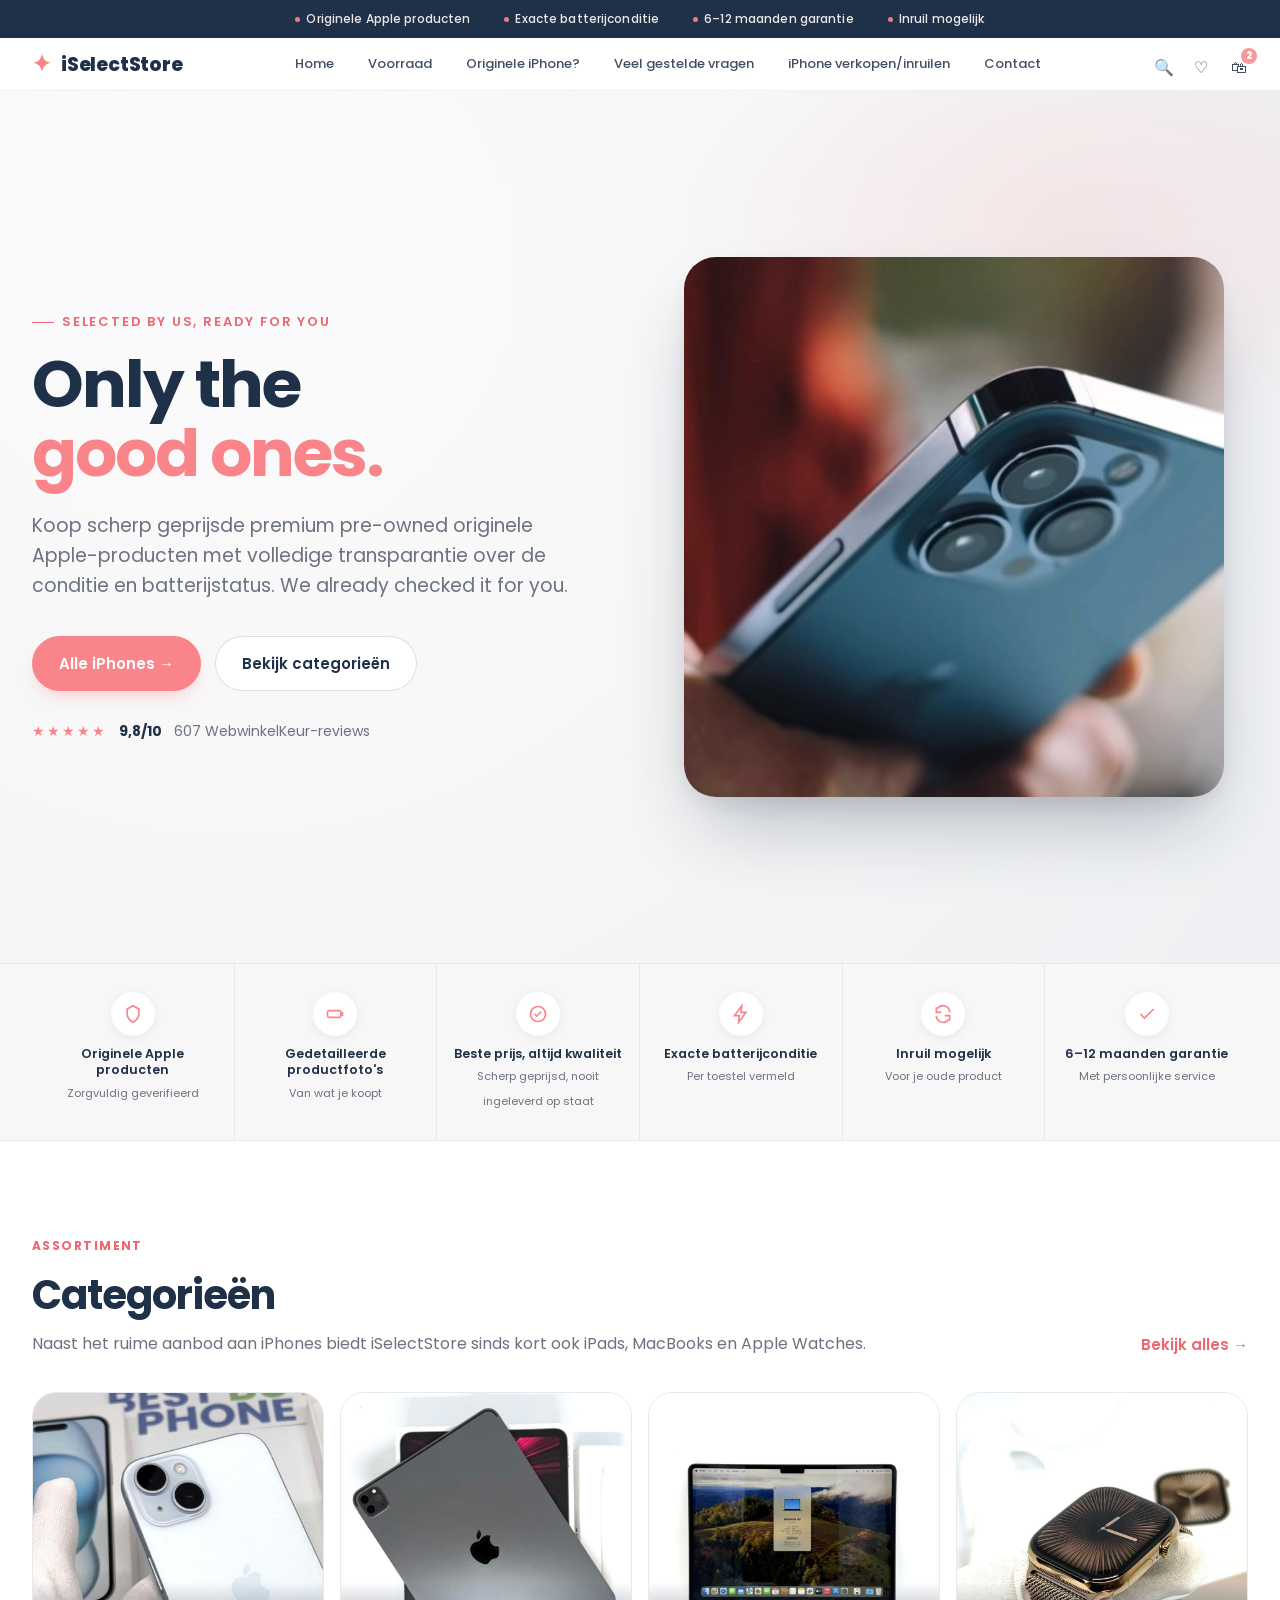
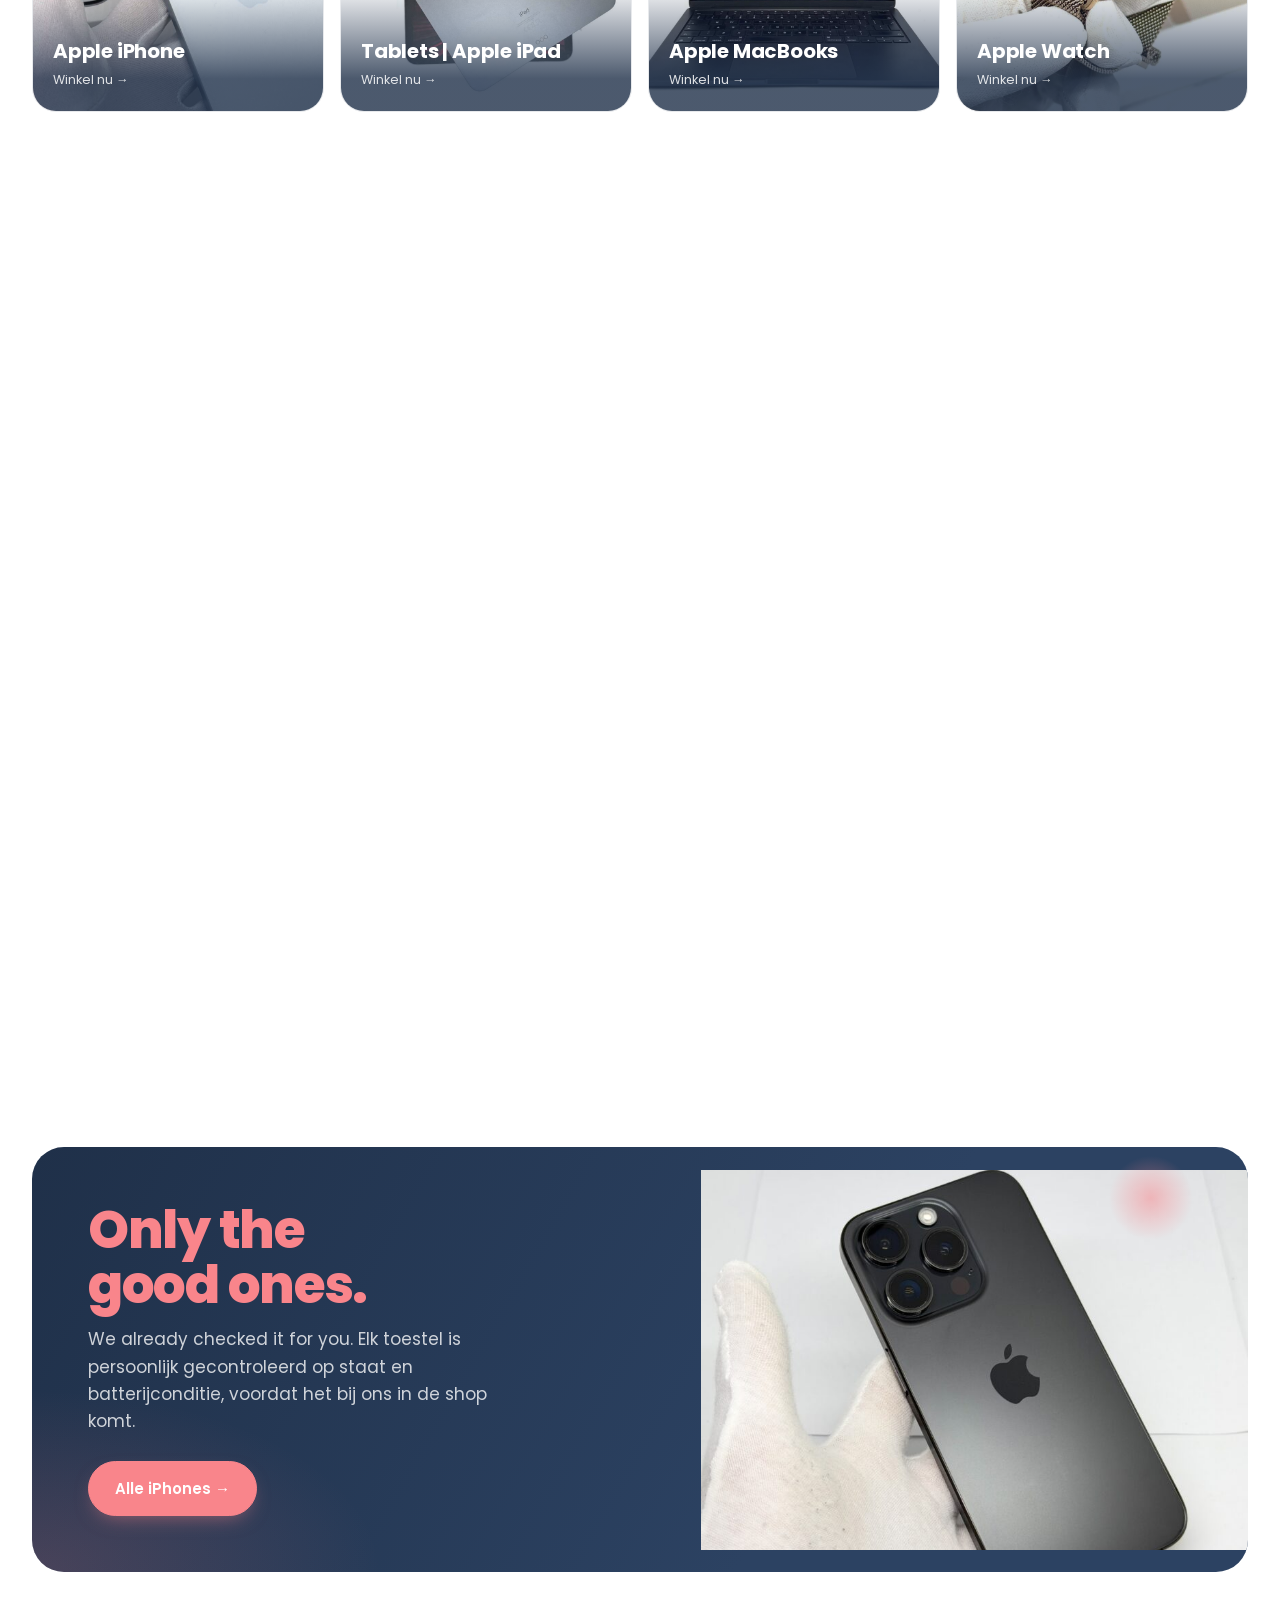
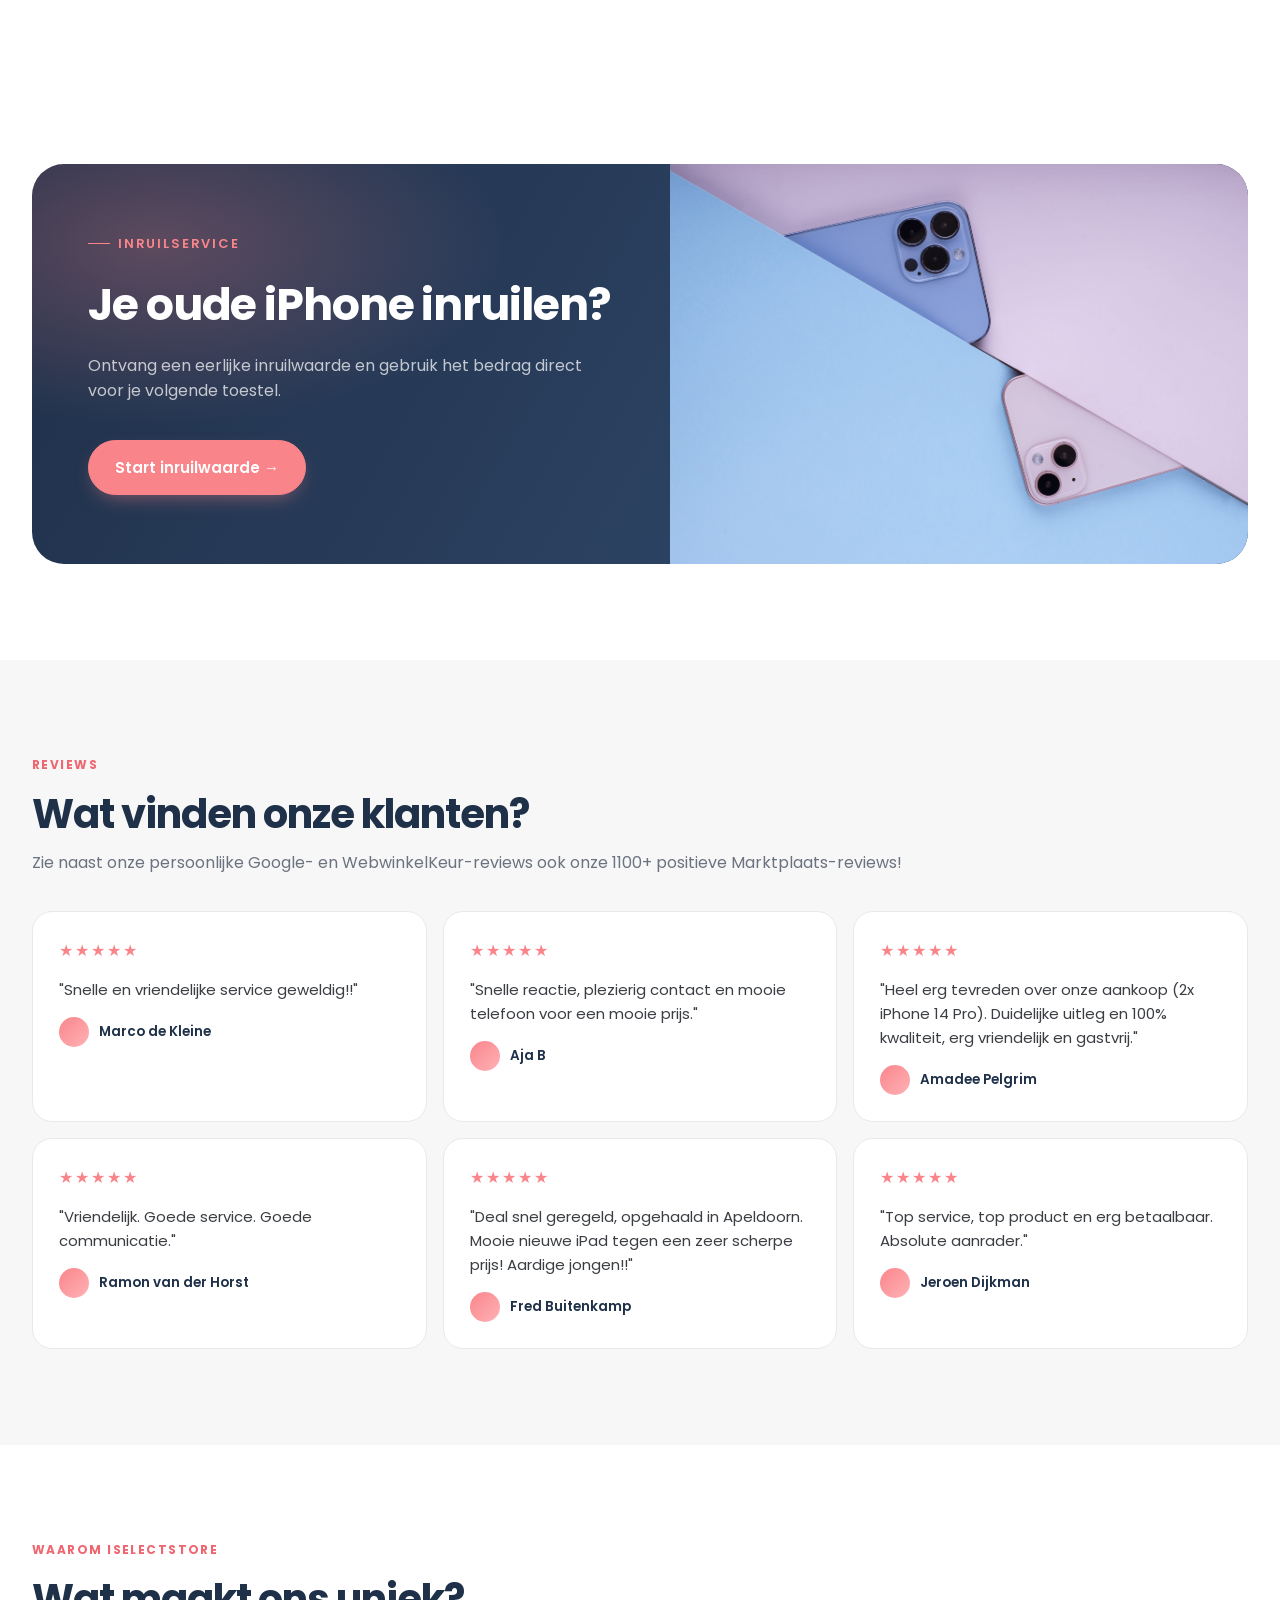
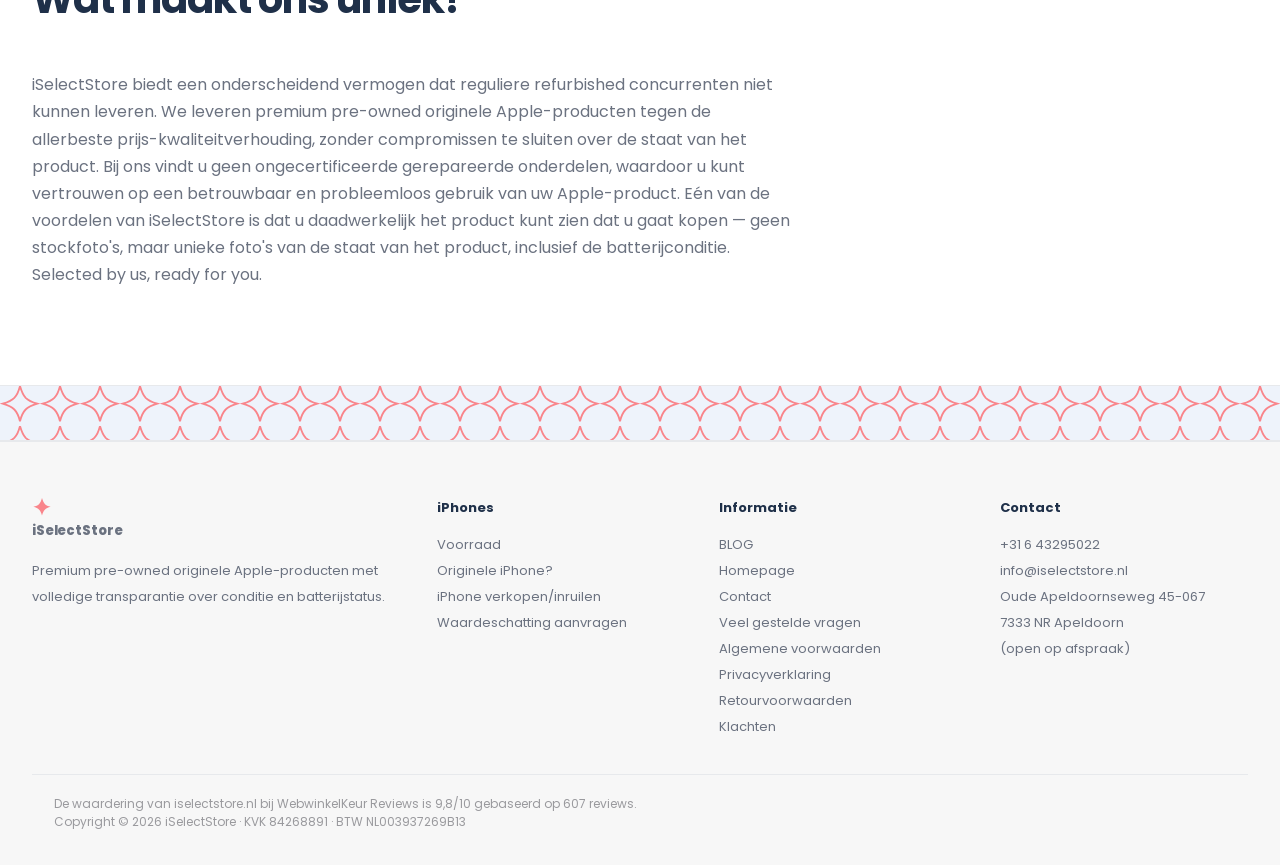
==== index.html @ 2e47ef1b "Apply coral accent more broadly (active tabs, cart badge, snap-dots) and add next-level polish: bran" ====
<!doctype html>
<html lang="nl">
<head>
<meta charset="utf-8">
<meta name="viewport" content="width=device-width,initial-scale=1,viewport-fit=cover">
<meta name="theme-color" content="#1f3049">
<title>iSelectStore — Only the good ones.</title>
<link rel="preconnect" href="https://fonts.googleapis.com">
<link rel="preconnect" href="https://fonts.gstatic.com" crossorigin>
<link href="https://fonts.googleapis.com/css2?family=Poppins:wght@400;500;600;700;800&display=swap" rel="stylesheet">
<link rel="stylesheet" href="styles.css">
</head>
<body>
<div class="top"><div class="topin"><span>Originele Apple producten</span><span>Exacte batterijconditie</span><span>6–12 maanden garantie</span><span>Inruil mogelijk</span></div></div>

<header id="siteHeader"><div class="nav">
  <a class="logo"><svg class="mark" viewBox="0 0 24 24"><path d="M12 0c.9 3.2 2 5.6 3.4 7.1C16.9 8.6 19.2 9.7 22.4 10.6c-3.2.9-5.5 2-7 3.5C13.9 15.6 12.8 18 12 21.1c-.8-3.1-1.9-5.5-3.4-7C7.1 12.6 4.8 11.5 1.6 10.6c3.2-.9 5.5-2 7-3.5C10.1 5.6 11.2 3.2 12 0z"/></svg>iSelectStore</a>
  <nav class="links"><a>Home</a><a>Voorraad</a><a>Originele iPhone?</a><a>Veel gestelde vragen</a><a>iPhone verkopen/inruilen</a><a>Contact</a></nav>
  <div class="icons">
    <button class="ic" aria-label="Zoeken">🔍</button>
    <button class="ic" aria-label="Favorieten">♡</button>
    <button class="ic" aria-label="Winkelwagen">🛍<span class="count">2</span></button>
    <button class="burger" id="burger" aria-label="Menu"><span></span><span></span><span></span></button>
  </div>
</div></header>

<nav class="mnav" id="mnav">
  <a>Home</a><a>Voorraad</a><a>Originele iPhone?</a><a>Veel gestelde vragen</a><a>iPhone verkopen/inruilen</a><a>Contact</a>
  <a class="btn primary">Bekijk voorraad →</a>
</nav>

<main>
<section class="hero"><div class="heroIn">
  <div>
    <div class="eye">selected by us, ready for you</div>
    <h1>Only the<br><span>good ones.</span></h1>
    <p class="lead">Koop scherp geprijsde premium pre-owned originele Apple-producten met volledige transparantie over de conditie en batterijstatus. We already checked it for you.</p>
    <div class="ctas"><a class="btn primary" href="#producten">Alle iPhones →</a><a class="btn" href="#categorie">Bekijk categorieën</a></div>
    <div class="rating"><span class="stars">★★★★★</span><b>9,8/10</b><span>607 WebwinkelKeur-reviews</span></div>
  </div>
  <div class="heroImg"><img src="images/hero.jpg" alt="iPhone Air bij iSelectStore"></div>
</div></section>

<div class="trust"><div class="wrap trustgrid">
  <div class="trustitem"><div class="bubble"><svg viewBox="0 0 24 24" fill="none" stroke="currentColor" stroke-width="2"><path d="M12 2l7 4v6c0 5-3.5 8-7 10-3.5-2-7-5-7-10V6l7-4z"/></svg></div><div><b>Originele Apple producten</b><small>Zorgvuldig geverifieerd</small></div></div>
  <div class="trustitem"><div class="bubble"><svg viewBox="0 0 24 24" fill="none" stroke="currentColor" stroke-width="2"><rect x="3" y="8" width="16" height="8" rx="2"/><path d="M19 10.5h2v3h-2"/></svg></div><div><b>Gedetailleerde productfoto's</b><small>Van wat je koopt</small></div></div>
  <div class="trustitem"><div class="bubble"><svg viewBox="0 0 24 24" fill="none" stroke="currentColor" stroke-width="2"><circle cx="12" cy="12" r="9"/><path d="M8 12l2.5 2.5L16 9"/></svg></div><div><b>Beste prijs, altijd kwaliteit</b><small>Scherp geprijsd, nooit ingeleverd op staat</small></div></div>
  <div class="trustitem"><div class="bubble"><svg viewBox="0 0 24 24" fill="none" stroke="currentColor" stroke-width="2"><path d="M13 2L4 14h6l-1 8 9-12h-6l1-8z"/></svg></div><div><b>Exacte batterijconditie</b><small>Per toestel vermeld</small></div></div>
  <div class="trustitem"><div class="bubble"><svg viewBox="0 0 24 24" fill="none" stroke="currentColor" stroke-width="2"><path d="M4 4v6h6M20 20v-6h-6"/><path d="M20 10a8 8 0 00-14.6-4.5M4 14a8 8 0 0014.6 4.5"/></svg></div><div><b>Inruil mogelijk</b><small>Voor je oude product</small></div></div>
  <div class="trustitem"><div class="bubble"><svg viewBox="0 0 24 24" fill="none" stroke="currentColor" stroke-width="2"><path d="M20 6L9 17l-5-5"/></svg></div><div><b>6–12 maanden garantie</b><small>Met persoonlijke service</small></div></div>
</div></div>

<section id="categorie"><div class="wrap reveal">
  <div class="head"><div><p class="eyebrow">Assortiment</p><h2>Categorieën</h2><p class="sub">Naast het ruime aanbod aan iPhones biedt iSelectStore sinds kort ook iPads, MacBooks en Apple Watches.</p></div><a class="link">Bekijk alles →</a></div>
  <div class="cats" id="catScroll">
    <a class="cat"><img src="images/iphone_cat.jpg" alt="Apple iPhone"><div class="catcopy"><b>Apple iPhone</b><span>Winkel nu →</span></div></a>
    <a class="cat"><img src="images/ipad.jpg" alt="Apple iPad"><div class="catcopy"><b>Tablets | Apple iPad</b><span>Winkel nu →</span></div></a>
    <a class="cat"><img src="images/macbook.jpg" alt="Apple MacBook"><div class="catcopy"><b>Apple MacBooks</b><span>Winkel nu →</span></div></a>
    <a class="cat"><img src="images/watch.jpg" alt="Apple Watch"><div class="catcopy"><b>Apple Watch</b><span>Winkel nu →</span></div></a>
  </div>
  <div class="snapdots"><span></span><span></span><span></span><span></span></div>
</div></section>

<section id="producten" style="padding-top:6px"><div class="wrap reveal">
  <div class="head"><div><p class="eyebrow">Voorraad</p><h2>Onze producten</h2><p class="sub">Bekijk de specifieke staat en batterijconditie per product door unieke foto's van het daadwerkelijke toestel.</p></div><a class="link">Bekijk alle voorraad →</a></div>
  <div class="tabs"><span class="tab active">Alle</span><span class="tab">iPhone</span><span class="tab">iPad</span><span class="tab">MacBook</span><span class="tab">Apple Watch</span></div>
  <div class="products" id="productScroll">
    <article class="card"><button class="heart">♡</button><img src="images/iphone.jpg"><span class="badge">100% batterij</span><h3>iPhone Air 512GB zwart</h3><div class="meta">Krasvrij · 100% batt · incl. 12 mnd garantie, doos en oplaadkabel</div><div class="price"><b>€ 789,-</b><span class="old">€ 899,-</span></div><a class="add" href="product.html" style="text-align:center">Bekijk toestel</a></article>
    <article class="card"><button class="heart">♡</button><img src="images/iphone2.jpg"><span class="badge">Krasvrij</span><h3>iPhone 16 Pro 128GB wit</h3><div class="meta">Krasvrij · 91% batt · incl. 12 mnd garantie en oplaadkabel</div><div class="price"><b>€ 619,-</b><span class="old">€ 719,-</span></div><a class="add" href="product.html" style="text-align:center">Bekijk toestel</a></article>
    <article class="card"><button class="heart">♡</button><img src="images/iphone3.jpg"><span class="badge">Hoge batterijconditie</span><h3>iPhone 15 Pro 256GB zwart</h3><div class="meta">Licht gebruikt · 95% batt · incl. 12 mnd garantie</div><div class="price"><b>€ 579,-</b><span class="old">€ 679,-</span></div><a class="add" href="product.html" style="text-align:center">Bekijk toestel</a></article>
    <article class="card"><button class="heart">♡</button><img src="images/iphone4.jpg"><span class="badge">Hoge batterijconditie</span><h3>iPhone 15 Pro 128GB zwart</h3><div class="meta">Zeer nette staat · 98% batt · incl. 12 mnd garantie</div><div class="price"><b>€ 569,-</b><span class="old">€ 629,-</span></div><a class="add" href="product.html" style="text-align:center">Bekijk toestel</a></article>
  </div>
  <div class="snapdots"><span></span><span></span><span></span><span></span></div>
</div></section>

<section><div class="wrap reveal">
  <div class="promo">
    <div class="promocopy">
      <h2>Only the<br>good ones.</h2>
      <p>We already checked it for you. Elk toestel is persoonlijk gecontroleerd op staat en batterijconditie, voordat het bij ons in de shop komt.</p>
      <a class="btn primary">Alle iPhones →</a>
    </div>
    <img src="images/iphone3.jpg" alt="iSelectStore gecontroleerd toestel">
  </div>
</div></section>

<section><div class="wrap reveal">
  <div class="trade">
    <div class="tradecopy">
      <div class="eye">Inruilservice</div>
      <h2>Je oude iPhone inruilen?</h2>
      <p class="lead" style="font-size:16px">Ontvang een eerlijke inruilwaarde en gebruik het bedrag direct voor je volgende toestel.</p>
      <a class="btn primary" style="margin-top:20px">Start inruilwaarde →</a>
    </div>
    <img src="images/tradein.jpg" alt="Apple producten inruilen bij iSelectStore">
  </div>
</div></section>

<section style="background:var(--ivory)"><div class="wrap reveal">
  <div class="head"><div><p class="eyebrow">Reviews</p><h2>Wat vinden onze klanten?</h2><p class="sub">Zie naast onze persoonlijke Google- en WebwinkelKeur-reviews ook onze 1100+ positieve Marktplaats-reviews!</p></div></div>
  <div class="reviews">
    <div class="review"><div class="stars">★★★★★</div><p>"Snelle en vriendelijke service geweldig!!"</p><b>Marco de Kleine</b></div>
    <div class="review"><div class="stars">★★★★★</div><p>"Snelle reactie, plezierig contact en mooie telefoon voor een mooie prijs."</p><b>Aja B</b></div>
    <div class="review"><div class="stars">★★★★★</div><p>"Heel erg tevreden over onze aankoop (2x iPhone 14 Pro). Duidelijke uitleg en 100% kwaliteit, erg vriendelijk en gastvrij."</p><b>Amadee Pelgrim</b></div>
    <div class="review"><div class="stars">★★★★★</div><p>"Vriendelijk. Goede service. Goede communicatie."</p><b>Ramon van der Horst</b></div>
    <div class="review"><div class="stars">★★★★★</div><p>"Deal snel geregeld, opgehaald in Apeldoorn. Mooie nieuwe iPad tegen een zeer scherpe prijs! Aardige jongen!!"</p><b>Fred Buitenkamp</b></div>
    <div class="review"><div class="stars">★★★★★</div><p>"Top service, top product en erg betaalbaar. Absolute aanrader."</p><b>Jeroen Dijkman</b></div>
  </div>
</div></section>

<section><div class="wrap reveal">
  <div class="head"><div><p class="eyebrow">Waarom iSelectStore</p><h2>Wat maakt ons uniek?</h2></div></div>
  <p class="sub" style="max-width:760px;font-size:16px;line-height:1.7">iSelectStore biedt een onderscheidend vermogen dat reguliere refurbished concurrenten niet kunnen leveren. We leveren premium pre-owned originele Apple-producten tegen de allerbeste prijs-kwaliteitverhouding, zonder compromissen te sluiten over de staat van het product. Bij ons vindt u geen ongecertificeerde gerepareerde onderdelen, waardoor u kunt vertrouwen op een betrouwbaar en probleemloos gebruik van uw Apple-product. Eén van de voordelen van iSelectStore is dat u daadwerkelijk het product kunt zien dat u gaat kopen — geen stockfoto's, maar unieke foto's van de staat van het product, inclusief de batterijconditie. Selected by us, ready for you.</p>
</div></section>
</main>

<div class="patternBand"></div>

<footer><div class="wrap">
  <div class="footer">
    <div><a class="logo"><svg class="mark" viewBox="0 0 24 24"><path d="M12 0c.9 3.2 2 5.6 3.4 7.1C16.9 8.6 19.2 9.7 22.4 10.6c-3.2.9-5.5 2-7 3.5C13.9 15.6 12.8 18 12 21.1c-.8-3.1-1.9-5.5-3.4-7C7.1 12.6 4.8 11.5 1.6 10.6c3.2-.9 5.5-2 7-3.5C10.1 5.6 11.2 3.2 12 0z"/></svg>iSelectStore</a><p style="margin-top:14px">Premium pre-owned originele Apple-producten met volledige transparantie over conditie en batterijstatus.</p></div>
    <div><h4>iPhones</h4><a>Voorraad</a><a>Originele iPhone?</a><a>iPhone verkopen/inruilen</a><a>Waardeschatting aanvragen</a></div>
    <div><h4>Informatie</h4><a>BLOG</a><a>Homepage</a><a>Contact</a><a>Veel gestelde vragen</a><a>Algemene voorwaarden</a><a>Privacyverklaring</a><a>Retourvoorwaarden</a><a>Klachten</a></div>
    <div><h4>Contact</h4><p>+31 6 43295022</p><p>info@iselectstore.nl</p><p>Oude Apeldoornseweg 45-067<br>7333 NR Apeldoorn<br>(open op afspraak)</p></div>
  </div>
  <div class="finePrint">De waardering van iselectstore.nl bij WebwinkelKeur Reviews is 9,8/10 gebaseerd op 607 reviews.<br>Copyright © 2026 iSelectStore · KVK 84268891 · BTW NL003937269B13</div>
</div></footer>

<script src="main.js"></script>
</body>
</html>
---- styles.css ----
:root{
  --navy:#1f3049;--coral:#f9858b;--coral-ink:#ef6570;--ivory:#f7f7f7;--anthracite:#25292d;
  --ink:#25292d;--muted:#6b7280;--line:#e7e9ec;--soft:#f7f7f7;
  --max:1260px;--ease:cubic-bezier(.22,1,.36,1);--header-h:52px
}
*{box-sizing:border-box;-webkit-tap-highlight-color:transparent}
html{scroll-behavior:smooth}
body{margin:0;font-family:'Poppins',-apple-system,BlinkMacSystemFont,"Helvetica Neue",Arial,sans-serif;color:var(--ink);background:#fff;-webkit-font-smoothing:antialiased;text-rendering:optimizeLegibility;overflow-x:hidden}
body.locked{overflow:hidden}
a{text-decoration:none;color:inherit}
img{display:block;max-width:100%}
button{font:inherit}
::selection{background:rgba(249,133,139,.25)}

.reveal{opacity:0;transform:translateY(26px);transition:opacity .8s var(--ease),transform .8s var(--ease)}
.reveal.in{opacity:1;transform:none}

.mark{flex:none;display:block}
.mark path{fill:var(--coral)}

.patternBand{height:56px;background-color:#eef3fb;border-top:1px solid var(--line);border-bottom:1px solid var(--line);
  background-image:url("data:image/svg+xml,%3Csvg xmlns='http://www.w3.org/2000/svg' width='40' height='40' viewBox='0 0 24 24'%3E%3Cpath d='M12 0c.9 3.2 2 5.6 3.4 7.1C16.9 8.6 19.2 9.7 22.4 10.6c-3.2.9-5.5 2-7 3.5C13.9 15.6 12.8 18 12 21.1c-.8-3.1-1.9-5.5-3.4-7C7.1 12.6 4.8 11.5 1.6 10.6c3.2-.9 5.5-2 7-3.5C10.1 5.6 11.2 3.2 12 0z' fill='none' stroke='%23f9858b' stroke-width='1.1'/%3E%3C/svg%3E");
  background-repeat:repeat;background-size:40px 40px}

.top{background:var(--navy);color:#fdf5f4;font-size:12px;overflow:hidden;letter-spacing:.01em;position:relative}
.topin{max-width:var(--max);margin:auto;padding:10px 18px;display:flex;gap:34px;justify-content:center;font-weight:500;white-space:nowrap;overflow-x:auto;scrollbar-width:none}
.topin::-webkit-scrollbar{display:none}
.topin span{opacity:.92;display:flex;align-items:center;gap:6px;flex:none}
.topin span::before{content:'';width:5px;height:5px;border-radius:50%;background:var(--coral);flex:none}

header{position:sticky;top:0;z-index:60;background:rgba(255,255,255,.86);backdrop-filter:saturate(180%) blur(20px);-webkit-backdrop-filter:saturate(180%) blur(20px);border-bottom:1px solid rgba(31,48,73,.08);transition:box-shadow .3s}
header.scrolled{box-shadow:0 1px 0 rgba(31,48,73,.06),0 8px 24px -12px rgba(31,48,73,.12)}
.nav{max-width:var(--max);margin:auto;height:var(--header-h);padding:0 22px;display:flex;align-items:center;gap:30px}
.logo{display:flex;align-items:center;gap:9px;color:var(--navy);flex:none;font-weight:800;font-size:19px;letter-spacing:-.01em}
.logo .mark{width:20px;height:20px}
.links{display:flex;gap:34px;justify-content:center;flex:1;font-size:13px;font-weight:500;color:var(--navy)}
.links a{opacity:.85;transition:opacity .2s}.links a:hover{opacity:1}
.icons{display:flex;gap:20px;align-items:center;color:var(--navy)}
.ic{width:18px;height:18px;display:grid;place-items:center;opacity:.85;cursor:pointer;transition:opacity .2s,transform .2s;background:none;border:0;padding:0;color:inherit;position:relative}
.ic:hover{opacity:1;transform:scale(1.08)}
.ic .count{position:absolute;top:-7px;right:-9px;background:var(--coral);color:#fff;font-size:9.5px;font-weight:800;width:16px;height:16px;border-radius:50%;display:grid;place-items:center;box-shadow:0 0 0 2px #fff}
.burger{display:none;width:22px;height:16px;position:relative;background:none;border:0;padding:0;cursor:pointer;flex:none}
.burger span{position:absolute;left:0;right:0;height:2px;background:var(--navy);border-radius:2px;transition:transform .3s var(--ease),opacity .2s}
.burger span:nth-child(1){top:0}.burger span:nth-child(2){top:7px}.burger span:nth-child(3){top:14px}
.burger.open span:nth-child(1){transform:translateY(7px) rotate(45deg)}
.burger.open span:nth-child(2){opacity:0}
.burger.open span:nth-child(3){transform:translateY(-7px) rotate(-45deg)}

.mnav{position:fixed;inset:0;z-index:55;background:rgba(255,255,255,.98);backdrop-filter:blur(30px);display:flex;flex-direction:column;justify-content:center;align-items:center;gap:6px;
  opacity:0;visibility:hidden;transform:translateY(-8px);transition:opacity .35s var(--ease),transform .35s var(--ease),visibility 0s .35s}
.mnav.open{opacity:1;visibility:visible;transform:none;transition:opacity .35s var(--ease),transform .35s var(--ease)}
.mnav a{font-size:30px;font-weight:600;letter-spacing:-.02em;color:var(--navy);padding:14px 0}
.mnav .primary{margin-top:22px;padding:16px 34px;font-size:16px}

.hero{background:radial-gradient(circle at 18% 20%,#fbfbfd 0%,var(--ivory) 45%,#eef0f3 100%);position:relative;overflow:hidden}
.hero::after{content:'';position:absolute;inset:0;background:radial-gradient(600px 300px at 85% 15%,rgba(249,133,139,.14),transparent 70%)}
.heroIn{max-width:var(--max);margin:auto;min-height:620px;padding:clamp(44px,8vw,70px) 22px;display:grid;grid-template-columns:1fr 1fr;align-items:center;gap:40px;position:relative}
.eye{font-size:13px;letter-spacing:.14em;font-weight:600;color:var(--coral-ink);margin-bottom:18px;text-transform:uppercase;display:flex;align-items:center;gap:8px}
.eye::before{content:'';width:22px;height:1px;background:var(--coral-ink)}
h1{font-size:clamp(38px,6vw,66px);line-height:1.05;letter-spacing:-.03em;margin:0 0 22px;font-weight:700;color:var(--navy)}
h1 span{color:var(--coral)}
.lead{font-size:clamp(16px,2.4vw,19px);line-height:1.6;color:var(--muted);max-width:540px;font-weight:400}
.ctas{display:flex;gap:14px;margin-top:34px;flex-wrap:wrap}
.btn{padding:15px 26px;border:1px solid rgba(31,48,73,.14);border-radius:980px;font-weight:600;font-size:15px;display:inline-flex;justify-content:center;align-items:center;gap:8px;transition:transform .25s var(--ease),box-shadow .25s var(--ease),background .25s;background:#fff;color:var(--navy);white-space:nowrap}
.btn:active{transform:scale(.97)}
.btn:hover{transform:translateY(-2px);box-shadow:0 10px 24px -10px rgba(31,48,73,.18)}
.primary{background:var(--coral);border-color:var(--coral);color:#fff;box-shadow:0 8px 20px -8px rgba(249,133,139,.55)}
.primary:hover{background:var(--coral-ink);border-color:var(--coral-ink);box-shadow:0 12px 28px -8px rgba(249,133,139,.6)}
.rating{display:flex;gap:12px;margin-top:30px;align-items:center;font-size:14px;color:var(--muted);flex-wrap:wrap}
.rating b{color:var(--navy)}
.stars{color:var(--coral);letter-spacing:2px}
.heroImg{display:flex;justify-content:center;perspective:1200px}
.heroImg img{width:min(540px,94%);aspect-ratio:1;object-fit:cover;border-radius:32px;box-shadow:0 40px 80px -20px rgba(31,48,73,.32),0 10px 30px -10px rgba(31,48,73,.14);transition:transform .6s var(--ease);will-change:transform}
.heroImg:hover img{transform:rotateY(-4deg) rotateX(2deg) scale(1.015)}

.wrap{max-width:var(--max);margin:auto;padding:0 22px}

.trust{border-block:1px solid var(--line);background:var(--ivory)}
.trustgrid{display:grid;grid-template-columns:repeat(6,1fr)}
.trustitem{display:flex;flex-direction:column;align-items:center;text-align:center;gap:10px;padding:28px 12px;border-right:1px solid var(--line)}
.trustitem:last-child{border-right:0}
.bubble{width:44px;height:44px;border-radius:50%;background:#fff;color:var(--coral);display:grid;place-items:center;box-shadow:0 2px 8px rgba(31,48,73,.08);flex:none}
.bubble svg{width:20px;height:20px}
.trustitem b{display:block;font-size:12.5px;font-weight:600;color:var(--navy);line-height:1.3}
.trustitem small{color:var(--muted);font-size:11px}

section{padding:clamp(56px,9vw,96px) 0}
.head{display:flex;justify-content:space-between;align-items:end;gap:15px;margin-bottom:36px;flex-wrap:wrap}
.eyebrow{font-size:12px;font-weight:700;letter-spacing:.12em;text-transform:uppercase;color:var(--coral-ink);margin:0 0 10px}
h2{font-size:clamp(27px,4vw,40px);letter-spacing:-.025em;margin:0 0 6px;font-weight:700;color:var(--navy)}
.sub{color:var(--muted);margin:0;font-size:16px}
.link{color:var(--coral-ink);font-weight:600;font-size:15px;display:inline-flex;align-items:center;gap:6px;transition:gap .2s}
.link:hover{gap:10px}

.cats{display:grid;grid-template-columns:repeat(4,1fr);gap:16px}
.cat{position:relative;overflow:hidden;border-radius:24px;min-height:320px;background:var(--soft);border:1px solid var(--line);transition:transform .45s var(--ease),box-shadow .45s var(--ease)}
.cat:hover{transform:translateY(-6px);box-shadow:0 24px 40px -20px rgba(31,48,73,.28)}
.cat img{width:100%;height:100%;object-fit:cover;transition:transform .6s var(--ease)}
.cat:hover img{transform:scale(1.06)}
.catcopy{position:absolute;left:0;right:0;bottom:0;padding:54px 20px 20px;background:linear-gradient(transparent,rgba(31,48,73,.8) 75%);color:#fff}
.catcopy b{font-size:20px;display:block;font-weight:700;letter-spacing:-.01em}
.catcopy span{font-size:12.5px;color:rgba(255,255,255,.85);display:inline-flex;align-items:center;gap:6px;margin-top:2px}

.tabs{display:flex;gap:8px;border:1px solid var(--line);background:var(--soft);padding:4px;border-radius:980px;margin-bottom:32px;width:fit-content;max-width:100%;overflow-x:auto;scrollbar-width:none}
.tabs::-webkit-scrollbar{display:none}
.tab{padding:9px 18px;color:var(--muted);white-space:nowrap;border-radius:980px;font-size:13.5px;font-weight:600;cursor:pointer;transition:background .2s,color .2s;flex:none}
.tab.active{color:#fff;background:var(--coral)}

.products{display:grid;grid-template-columns:repeat(4,1fr);gap:18px}
.card{border:1px solid var(--line);border-radius:22px;padding:16px;position:relative;background:#fff;display:flex;flex-direction:column;transition:transform .35s var(--ease),box-shadow .35s var(--ease),border-color .35s}
.card:hover{transform:translateY(-6px);box-shadow:0 26px 44px -22px rgba(31,48,73,.24);border-color:transparent}
.card>img{width:100%;aspect-ratio:1;object-fit:cover;border-radius:16px;background:#f6f6f6}
.heart{position:absolute;right:22px;top:22px;width:34px;height:34px;border-radius:50%;background:rgba(255,255,255,.9);backdrop-filter:blur(6px);display:grid;place-items:center;box-shadow:0 2px 8px rgba(31,48,73,.12);transition:transform .2s,color .2s;color:var(--navy);border:0}
.heart:hover{transform:scale(1.12);color:var(--coral)}
.badge{display:inline-flex;align-items:center;gap:5px;margin:13px 0 9px;background:#fdeceb;color:var(--coral-ink);padding:5px 10px;border-radius:999px;font-size:11px;font-weight:700;width:fit-content}
.badge::before{content:'●';font-size:7px}
.card h3{font-size:16.5px;line-height:1.3;margin:0 0 4px;font-weight:600;letter-spacing:-.01em;color:var(--navy)}
.meta{color:var(--muted);font-size:12.5px}
.price{display:flex;gap:9px;align-items:baseline;margin:11px 0 14px}
.price b{font-size:22px;font-weight:700;letter-spacing:-.01em;color:var(--navy)}
.old{font-size:12.5px;text-decoration:line-through;color:#9ca2aa}
.add{margin-top:auto;border:0;border-radius:980px;padding:13px;background:var(--navy);color:#fff;font-weight:600;font-size:14px;cursor:pointer;transition:background .2s,transform .2s}
.add:hover{background:var(--coral);transform:translateY(-1px)}

.snapdots{display:none;justify-content:center;gap:6px;margin-top:14px}
.snapdots span{width:6px;height:6px;border-radius:50%;background:var(--line)}
.snapdots span:first-child{background:var(--coral);width:16px;border-radius:4px}

.promo{background:linear-gradient(120deg,var(--navy),#2c4262 65%);border-radius:32px;display:grid;grid-template-columns:1.1fr .9fr;overflow:hidden;align-items:center;position:relative}
.promo::before{content:'';position:absolute;inset:0;background:radial-gradient(60px 60px at 92% 12%,rgba(249,133,139,.5),transparent 70%),radial-gradient(500px 260px at 0% 100%,rgba(249,133,139,.18),transparent 70%)}
.promocopy{padding:clamp(30px,5vw,56px);position:relative;color:#fff}
.promocopy h2{font-size:clamp(32px,5vw,52px);color:var(--coral);font-weight:800;line-height:1.05;margin:0 0 14px}
.promocopy p{color:rgba(255,255,255,.78);font-size:17px;line-height:1.6;margin:0 0 26px;max-width:420px}
.promo img{width:100%;height:380px;object-fit:cover}

.trade{background:linear-gradient(120deg,var(--navy),#2c4262 60%);border-radius:32px;display:grid;grid-template-columns:1.05fr .95fr;overflow:hidden;align-items:center;position:relative}
.trade::before{content:'';position:absolute;inset:0;background:radial-gradient(500px 260px at 10% 20%,rgba(249,133,139,.28),transparent 70%)}
.tradecopy{padding:clamp(30px,5vw,56px);position:relative;color:#fff}
.trade .eye{color:var(--coral)}.trade .eye::before{background:var(--coral)}
.trade h2{font-size:clamp(28px,4vw,44px);color:#fff}
.trade .lead{color:rgba(255,255,255,.72)}
.trade img{width:100%;height:400px;object-fit:cover}

.reviews{display:grid;grid-template-columns:repeat(3,1fr);gap:16px}
.review{border:1px solid var(--line);border-radius:20px;padding:26px;background:#fff;transition:box-shadow .3s,transform .3s}
.review:hover{box-shadow:0 20px 36px -22px rgba(31,48,73,.22);transform:translateY(-4px)}
.review p{color:#3a3d42;line-height:1.6;font-size:15px}
.review b{display:flex;align-items:center;gap:10px;margin-top:14px;font-size:13.5px;font-weight:600;color:var(--navy)}
.review b::before{content:'';width:30px;height:30px;border-radius:50%;background:linear-gradient(135deg,var(--coral),#ffb2b6);flex:none}

footer{border-top:1px solid var(--line);padding:56px 0 34px;background:var(--ivory)}
.footer{display:grid;grid-template-columns:1.5fr repeat(3,1fr);gap:34px}
.footer h4{margin:0 0 14px;font-size:13px;font-weight:700;color:var(--navy)}
.footer p,.footer a{display:block;color:var(--muted);font-size:13px;line-height:2;margin:0;transition:color .2s}
.footer a:hover{color:var(--navy)}
.finePrint{max-width:var(--max);margin:34px auto 0;padding:20px 22px 0;border-top:1px solid var(--line);color:#9a9a9e;font-size:12px}

/* Product detail page */
.breadcrumb{display:flex;gap:8px;align-items:center;font-size:13px;color:var(--muted);margin-bottom:28px;flex-wrap:wrap}
.breadcrumb a{transition:color .2s}.breadcrumb a:hover{color:var(--navy)}
.breadcrumb span{opacity:.5}

.pdp{display:grid;grid-template-columns:1fr 1fr;gap:56px;align-items:start}
.gallery{position:sticky;top:calc(var(--header-h) + 24px)}
.galleryMain{position:relative;border-radius:28px;overflow:hidden;background:var(--soft);border:1px solid var(--line);aspect-ratio:1}
.galleryMain img{width:100%;height:100%;object-fit:cover;transition:opacity .3s}
.ribbon{position:absolute;top:18px;left:18px;background:var(--coral);color:#fff;font-size:11px;font-weight:800;letter-spacing:.06em;text-transform:uppercase;padding:8px 14px;border-radius:999px;box-shadow:0 8px 20px -8px rgba(249,133,139,.6)}
.thumbs{display:flex;gap:10px;margin-top:14px}
.thumb{width:76px;height:76px;border-radius:14px;overflow:hidden;border:2px solid transparent;cursor:pointer;background:var(--soft);flex:none;transition:border-color .2s,transform .2s}
.thumb img{width:100%;height:100%;object-fit:cover}
.thumb.active{border-color:var(--coral)}
.thumb:hover{transform:translateY(-2px)}

.pdpInfo b.brand{color:var(--coral-ink);font-size:12px;font-weight:700;letter-spacing:.12em;text-transform:uppercase;display:block;margin-bottom:10px}
.pdpInfo h1{font-size:clamp(28px,3.4vw,38px);margin:0 0 10px}
.pdpRating{display:flex;align-items:center;gap:10px;font-size:13px;color:var(--muted);margin-bottom:22px}
.pdpPrice{display:flex;align-items:baseline;gap:12px;margin-bottom:6px}
.pdpPrice b{font-size:36px;font-weight:800;color:var(--navy);letter-spacing:-.02em}
.pdpPrice .old{font-size:16px}
.pdpSaving{display:inline-block;background:#fdeceb;color:var(--coral-ink);font-size:12px;font-weight:700;padding:4px 10px;border-radius:999px;margin-bottom:26px}
.pdpTaxNote{color:var(--muted);font-size:12.5px;margin:-18px 0 26px}

.specs{display:grid;grid-template-columns:1fr 1fr;gap:10px 20px;margin:0 0 28px;padding:20px;background:var(--soft);border-radius:18px;border:1px solid var(--line)}
.specs div{display:flex;flex-direction:column;gap:2px}
.specs b{font-size:13.5px;color:var(--navy)}
.specs small{color:var(--muted);font-size:11.5px;text-transform:uppercase;letter-spacing:.05em}

.optionGroup{margin-bottom:24px}
.optionGroup>label{display:block;font-size:13px;font-weight:600;color:var(--navy);margin-bottom:10px}
.swatches{display:flex;gap:10px;flex-wrap:wrap}
.swatch{padding:10px 18px;border-radius:980px;border:1.5px solid var(--line);font-size:13.5px;font-weight:600;color:var(--navy);cursor:pointer;transition:border-color .2s,background .2s}
.swatch.active{border-color:var(--coral);background:#fdeceb;color:var(--coral-ink)}
.colorDot{width:18px;height:18px;border-radius:50%;border:1.5px solid var(--line);cursor:pointer;transition:transform .2s,box-shadow .2s}
.colorDot.active{box-shadow:0 0 0 2px #fff,0 0 0 4px var(--coral)}

.buyRow{display:flex;gap:12px;margin-bottom:20px}
.qty{display:flex;align-items:center;border:1.5px solid var(--line);border-radius:980px;overflow:hidden;flex:none}
.qty button{width:42px;height:52px;border:0;background:none;font-size:18px;cursor:pointer;color:var(--navy)}
.qty span{width:32px;text-align:center;font-weight:600}
.buyRow .add{flex:1;height:52px;font-size:15px}

.pdpFeatures{display:flex;flex-direction:column;gap:12px;padding-top:22px;border-top:1px solid var(--line)}
.pdpFeature{display:flex;gap:12px;align-items:flex-start;font-size:13.5px;color:var(--ink)}
.pdpFeature svg{width:18px;height:18px;color:var(--coral);flex:none;margin-top:1px}

.accordion{border-top:1px solid var(--line);margin-top:8px}
.accItem{border-bottom:1px solid var(--line)}
.accHead{display:flex;justify-content:space-between;align-items:center;padding:18px 2px;cursor:pointer;font-weight:600;color:var(--navy);font-size:14.5px}
.accHead::after{content:'+';font-size:20px;font-weight:400;color:var(--muted);transition:transform .25s}
.accItem.open .accHead::after{transform:rotate(45deg)}
.accBody{max-height:0;overflow:hidden;transition:max-height .35s var(--ease)}
.accBody p{color:var(--muted);font-size:14px;line-height:1.7;padding:0 2px 18px;margin:0}
.accBody ul{margin:0;padding:0 2px 18px 18px;color:var(--muted);font-size:14px;line-height:1.8}

.stockNote{display:flex;align-items:center;gap:6px;color:var(--coral-ink);font-size:12.5px;font-weight:600;margin:0 0 22px}
.stockNote::before{content:'';width:7px;height:7px;border-radius:50%;background:var(--coral);flex:none;animation:pulse 1.6s infinite}
@keyframes pulse{0%,100%{opacity:1}50%{opacity:.35}}

.mobileBuy{display:none;position:fixed;left:0;right:0;bottom:0;z-index:70;background:rgba(255,255,255,.94);backdrop-filter:blur(20px);border-top:1px solid var(--line);padding:12px 16px;padding-bottom:max(12px,env(safe-area-inset-bottom));align-items:center;gap:12px;box-shadow:0 -8px 24px -12px rgba(31,48,73,.15)}
.mobileBuy .mbPrice{display:flex;flex-direction:column;line-height:1.2;flex:none}
.mobileBuy .mbPrice b{color:var(--navy);font-size:17px;font-weight:800}
.mobileBuy .mbPrice span{color:var(--muted);font-size:11px;text-decoration:line-through}
.mobileBuy .add{flex:1;height:48px;margin:0}

@media(max-width:900px){
 .links{display:none}
 .burger{display:block}
 .icons{margin-left:auto}
 .heroIn{grid-template-columns:1fr;text-align:center;min-height:auto;padding-top:56px}
 .lead{margin:auto}.ctas,.rating{justify-content:center}.heroImg{height:min(76vw,440px)}
 .trustgrid{grid-template-columns:repeat(3,1fr)}.trustitem:nth-child(3n){border-right:0}
 .cats{grid-template-columns:1fr 1fr}.products{grid-template-columns:1fr 1fr}
 .trade,.promo{grid-template-columns:1fr}.reviews{grid-template-columns:1fr}.footer{grid-template-columns:1fr 1fr}
 .pdp{grid-template-columns:1fr;gap:32px}
 .gallery{position:static}
}
@media(max-width:640px){
 .topin{justify-content:flex-start}
 .nav{height:48px;padding:0 16px}
 .heroIn{padding:40px 18px 24px}
 .ctas{flex-direction:column;width:100%}.btn{width:100%}
 .heroImg{height:min(80vw,340px)}.heroImg img{width:88%;border-radius:26px}
 .wrap{padding:0 18px}.head{align-items:flex-start}
 .trustgrid{grid-template-columns:repeat(2,1fr)}.trustitem:nth-child(2n){border-right:0}
 .trustitem{padding:16px 10px;gap:8px}.bubble{width:36px;height:36px}.trustitem b{font-size:11.5px}.trustitem small{font-size:9.5px}
 .cats{display:flex;overflow-x:auto;scroll-snap-type:x mandatory;margin:0 -18px;padding:0 18px 4px}.cat{min-width:78vw;min-height:260px;scroll-snap-align:center}
 .products{display:flex;overflow-x:auto;scroll-snap-type:x mandatory;margin:0 -18px;padding:0 18px 4px;gap:14px}.card{min-width:78vw;scroll-snap-align:center}.card>img{aspect-ratio:1.05/1}
 .snapdots{display:flex}
 .trade,.promo{border-radius:24px}.trade img,.promo img{height:230px}
 .footer{grid-template-columns:1fr 1fr;text-align:left}
 .mnav a{font-size:26px}
 .specs{grid-template-columns:1fr}
 .buyRow{flex-direction:column}.buyRow .qty{align-self:flex-start}
 .mobileBuy{display:flex}
 .pdp{padding-bottom:76px}
 .patternBand{height:44px;background-size:32px 32px}
}
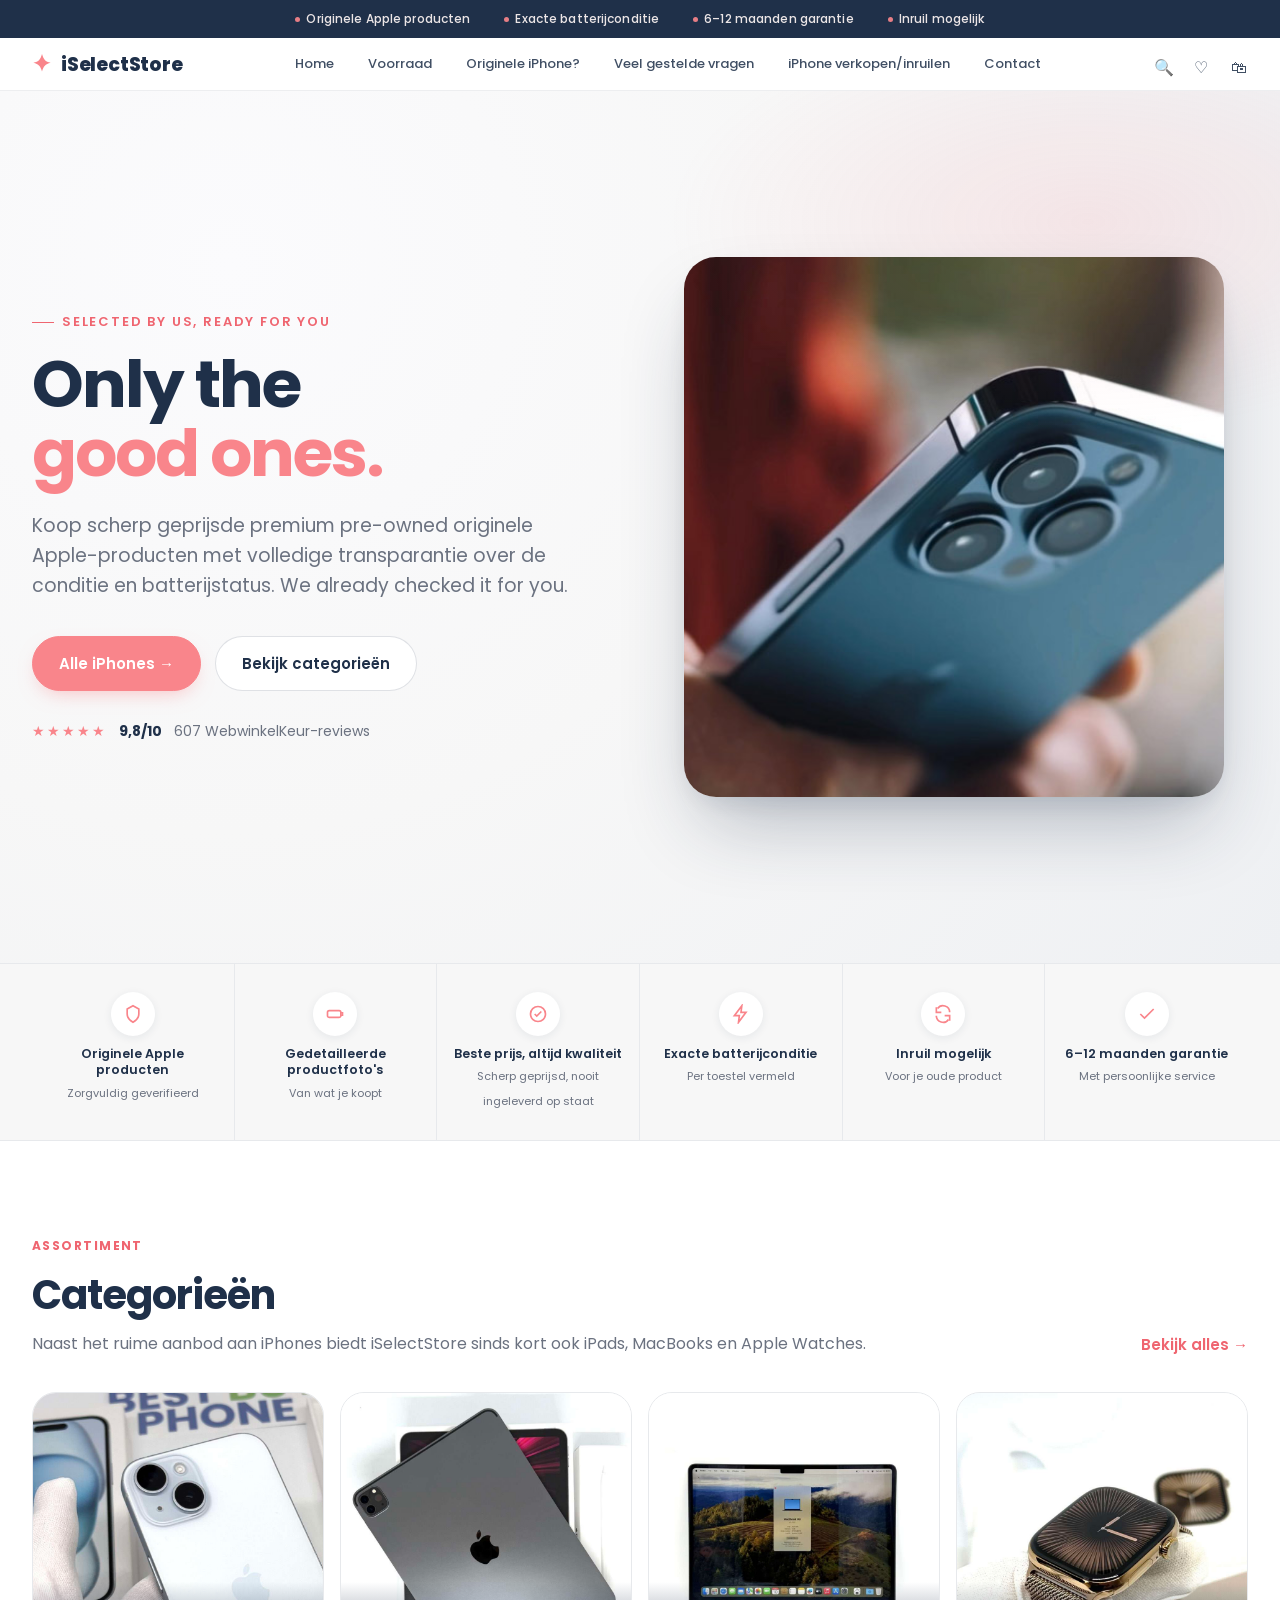
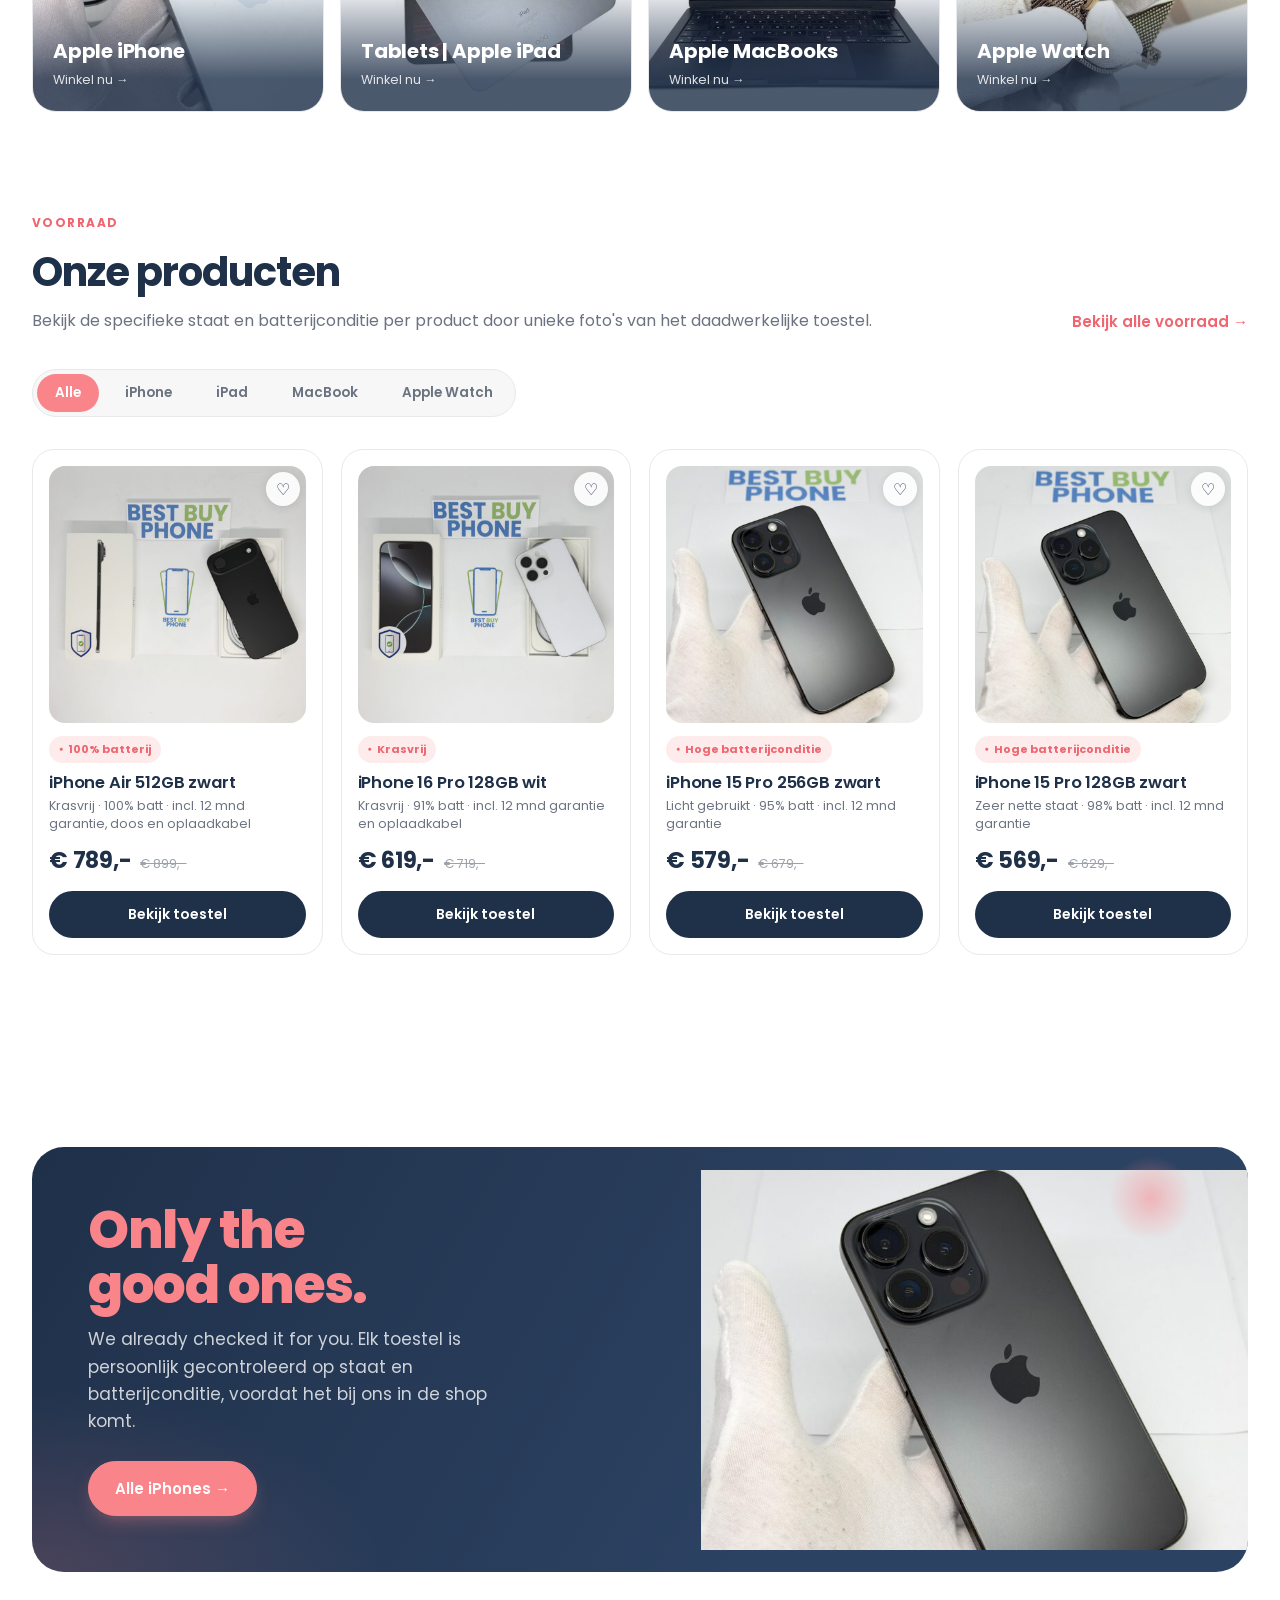
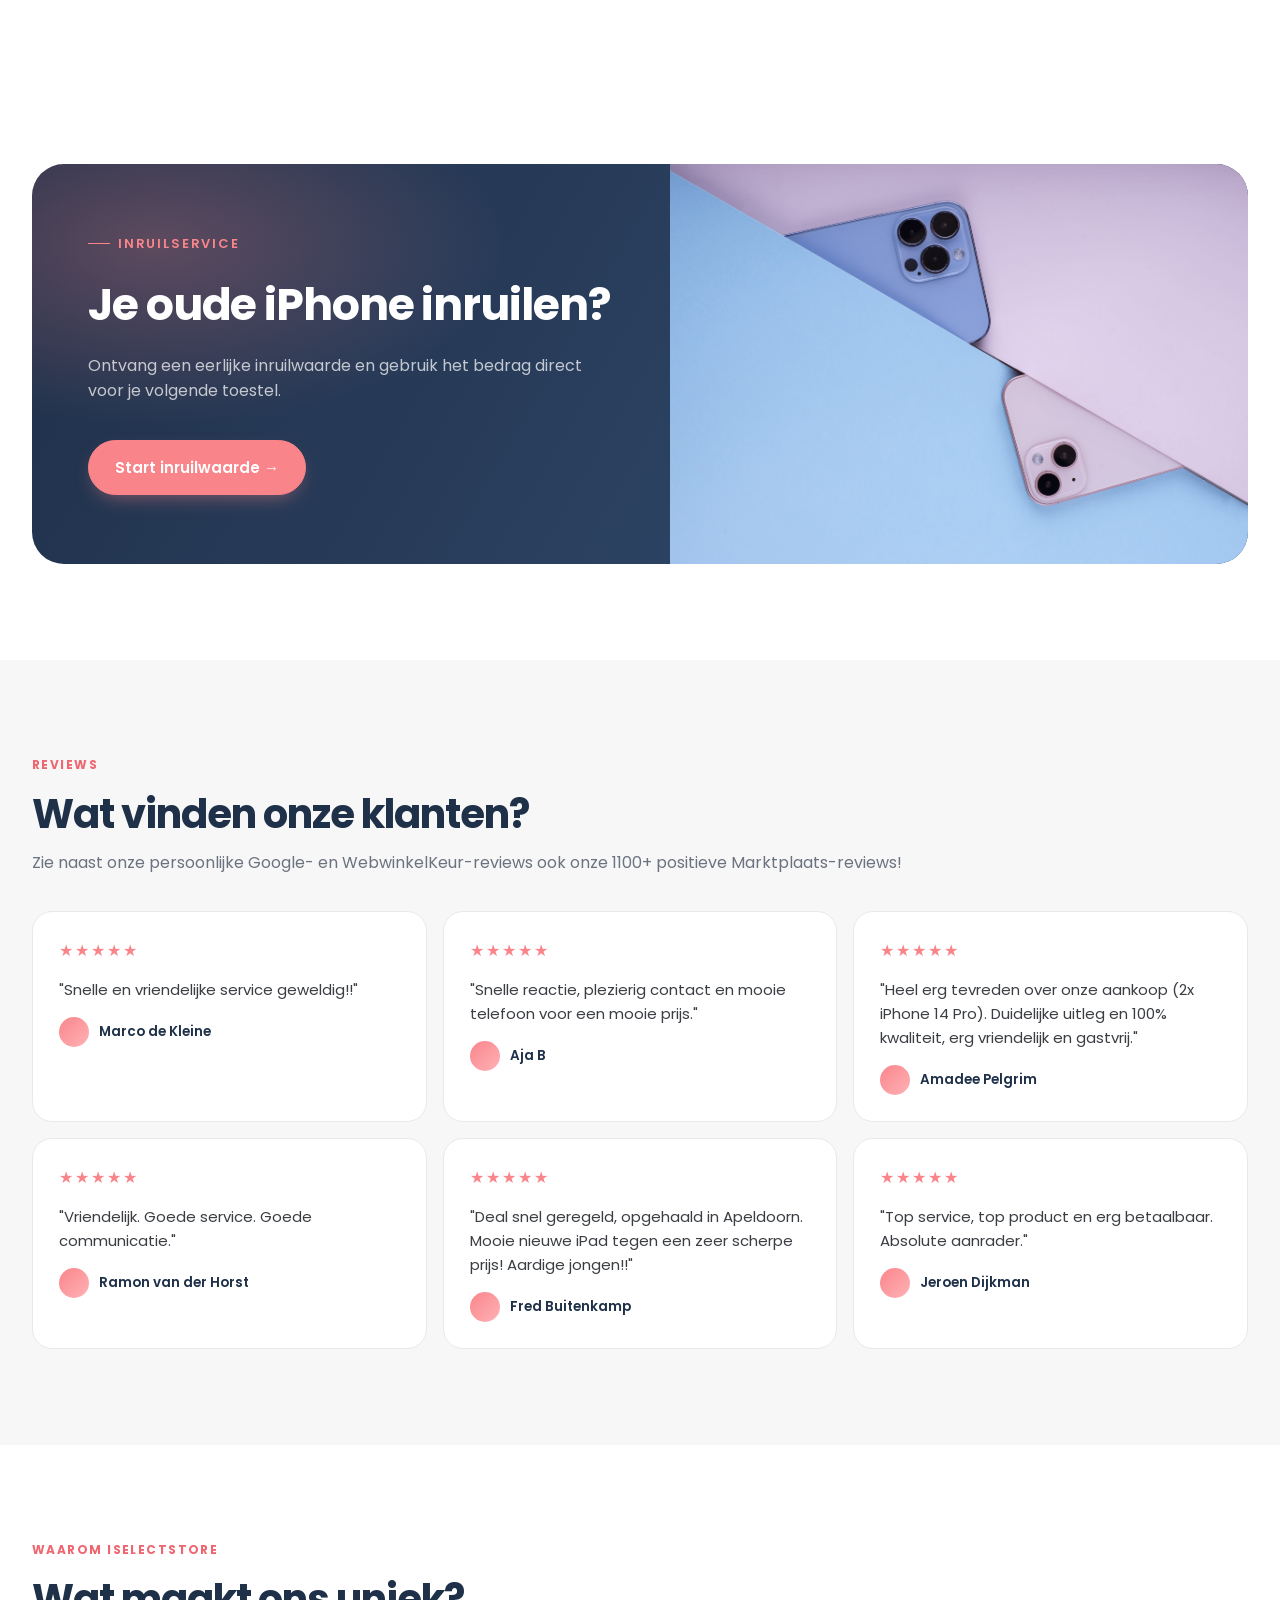
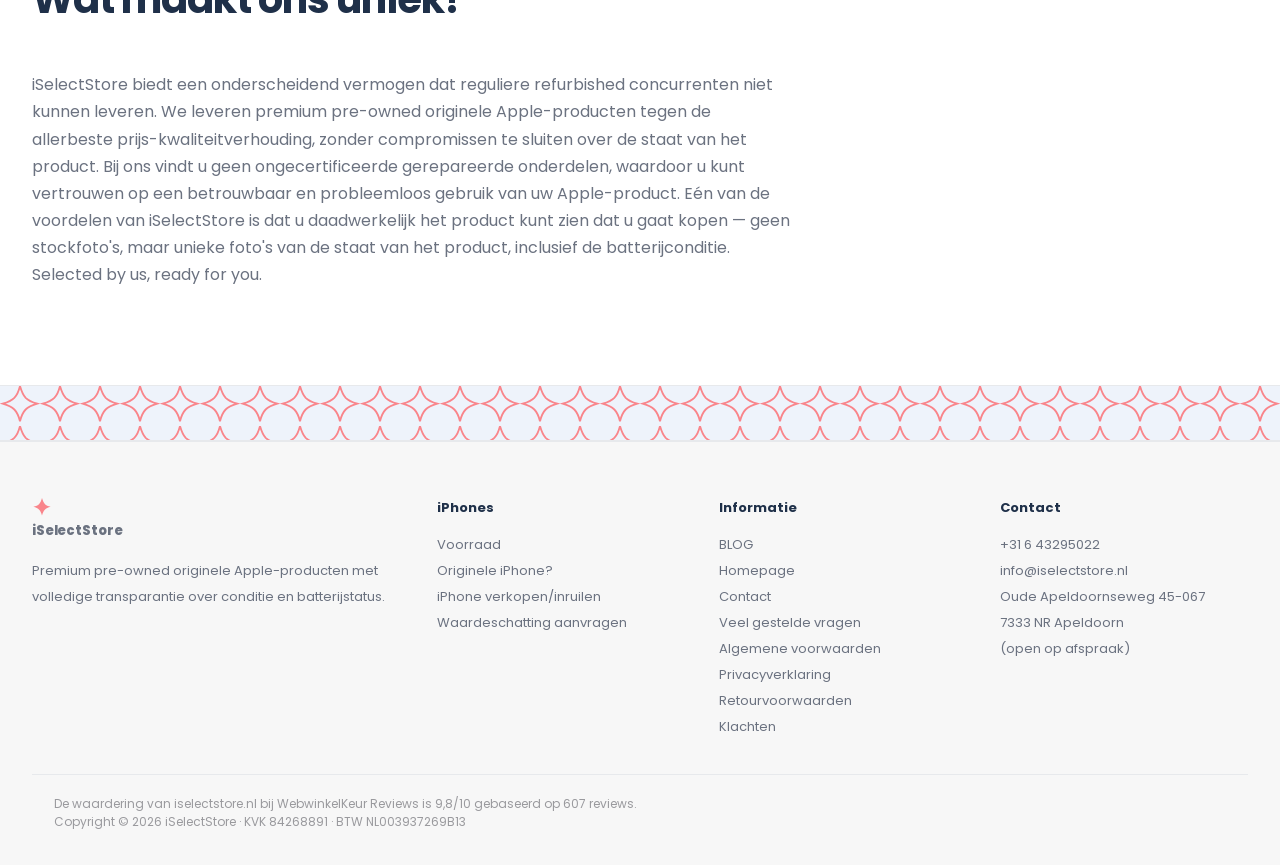
==== commit cd5c59bc: "Add working shopping cart and checkout flow (localStorage-based) to complete the end-to-end demo: pr" ====
--- a/index.html
+++ b/index.html
@@ -19,7 +19,7 @@
   <div class="icons">
     <button class="ic" aria-label="Zoeken">🔍</button>
     <button class="ic" aria-label="Favorieten">♡</button>
-    <button class="ic" aria-label="Winkelwagen">🛍<span class="count">2</span></button>
+    <a class="ic" href="cart.html" aria-label="Winkelwagen">🛍<span class="count">0</span></a>
     <button class="burger" id="burger" aria-label="Menu"><span></span><span></span><span></span></button>
   </div>
 </div></header>
@@ -126,6 +126,7 @@
   <div class="finePrint">De waardering van iselectstore.nl bij WebwinkelKeur Reviews is 9,8/10 gebaseerd op 607 reviews.<br>Copyright © 2026 iSelectStore · KVK 84268891 · BTW NL003937269B13</div>
 </div></footer>
 
+<script src="cart.js"></script>
 <script src="main.js"></script>
 </body>
 </html>
--- a/styles.css
+++ b/styles.css
@@ -193,6 +193,22 @@
 .colorDot{width:18px;height:18px;border-radius:50%;border:1.5px solid var(--line);cursor:pointer;transition:transform .2s,box-shadow .2s}
 .colorDot.active{box-shadow:0 0 0 2px #fff,0 0 0 4px var(--coral)}
 
+.accessories{display:flex;flex-direction:column;gap:10px}
+.accessory{display:flex;align-items:center;gap:14px;border:1.5px solid var(--line);border-radius:16px;padding:14px 16px;cursor:pointer;transition:border-color .2s,background .2s}
+.accessory:hover{border-color:#f3c4c7}
+.accessory input{position:absolute;opacity:0;width:0;height:0}
+.accCheck{width:20px;height:20px;border-radius:6px;border:1.5px solid var(--line);flex:none;display:grid;place-items:center;transition:background .2s,border-color .2s;background:#fff}
+.accCheck::after{content:'';width:9px;height:5px;border-left:2px solid #fff;border-bottom:2px solid #fff;transform:rotate(-45deg) translateY(-1px);opacity:0}
+.accessory input:checked ~ .accCheck{background:var(--coral);border-color:var(--coral)}
+.accessory input:checked ~ .accCheck::after{opacity:1}
+.accessory:has(input:checked){border-color:var(--coral);background:#fdeceb}
+.accInfo{flex:1;display:flex;flex-direction:column;gap:2px}
+.accInfo b{font-size:13.5px;color:var(--navy);font-weight:600}
+.accInfo small{color:var(--muted);font-size:11.5px}
+.accPrice{font-size:13.5px;font-weight:700;color:var(--navy);flex:none}
+.accTotal{display:flex;justify-content:space-between;align-items:center;margin-top:14px;padding-top:14px;border-top:1px dashed var(--line);font-size:13.5px;color:var(--muted);font-weight:600}
+.accTotal b{color:var(--navy);font-size:17px;font-weight:800}
+
 .buyRow{display:flex;gap:12px;margin-bottom:20px}
 .qty{display:flex;align-items:center;border:1.5px solid var(--line);border-radius:980px;overflow:hidden;flex:none}
 .qty button{width:42px;height:52px;border:0;background:none;font-size:18px;cursor:pointer;color:var(--navy)}
@@ -221,6 +237,52 @@
 .mobileBuy .mbPrice b{color:var(--navy);font-size:17px;font-weight:800}
 .mobileBuy .mbPrice span{color:var(--muted);font-size:11px;text-decoration:line-through}
 .mobileBuy .add{flex:1;height:48px;margin:0}
+
+/* Cart & checkout */
+.cartLayout{display:grid;grid-template-columns:1fr 360px;gap:40px;align-items:start}
+.cartItem{display:flex;gap:16px;padding:18px 0;border-bottom:1px solid var(--line)}
+.cartItem img{width:96px;height:96px;border-radius:14px;object-fit:cover;flex:none;background:var(--soft)}
+.cartItem .info{flex:1;display:flex;flex-direction:column}
+.cartItem h4{margin:0 0 4px;font-size:15px;color:var(--navy);font-weight:600}
+.cartItem .meta{font-size:12.5px;color:var(--muted)}
+.cartItem .itemPrice{margin-top:auto;font-weight:700;color:var(--navy);font-size:16px}
+.cartItem .remove{background:none;border:0;color:var(--muted);cursor:pointer;font-size:12.5px;text-decoration:underline;padding:0;align-self:flex-start;margin-left:auto}
+.cartItem .remove:hover{color:var(--coral-ink)}
+
+.cartSummary{border:1px solid var(--line);border-radius:20px;padding:26px;background:var(--soft);position:sticky;top:calc(var(--header-h) + 24px)}
+.cartSummary h3{margin:0 0 18px;font-size:16px;color:var(--navy)}
+.sumRow{display:flex;justify-content:space-between;font-size:14px;color:var(--muted);margin-bottom:12px}
+.sumRow b{color:var(--navy)}
+.sumRow.total{border-top:1px dashed var(--line);padding-top:14px;margin-top:4px;font-weight:700;color:var(--navy);font-size:17px}
+.sumRow.total b{font-size:20px;font-weight:800}
+
+.cartEmpty{text-align:center;padding:70px 20px;color:var(--muted)}
+.cartEmpty svg{width:56px;height:56px;color:var(--line);margin-bottom:18px}
+.cartEmpty p{margin:0 0 22px;font-size:15px}
+
+.checkoutBlock{margin-bottom:30px}
+.checkoutBlock h3{font-size:15px;color:var(--navy);margin:0 0 14px;font-weight:700}
+.formRow,.formGrid{display:grid;gap:12px}
+.formGrid{grid-template-columns:1fr 1fr}
+.formRow input,.formGrid input{width:100%;padding:13px 16px;border:1.5px solid var(--line);border-radius:12px;font-family:inherit;font-size:14px;color:var(--ink);background:#fff}
+.formRow input:focus,.formGrid input:focus{outline:none;border-color:var(--coral)}
+.payOptions{display:flex;flex-direction:column;gap:10px}
+.payOption{display:flex;align-items:center;gap:12px;border:1.5px solid var(--line);border-radius:14px;padding:14px 16px;cursor:pointer;font-size:14px;font-weight:600;color:var(--navy);transition:border-color .2s,background .2s}
+.payOption input{accent-color:var(--coral);width:16px;height:16px}
+.payOption:has(input:checked){border-color:var(--coral);background:#fdeceb}
+
+.miniCartItem{display:flex;gap:12px;align-items:center;padding:10px 0;border-bottom:1px solid var(--line);font-size:13px}
+.miniCartItem img{width:48px;height:48px;border-radius:10px;object-fit:cover;flex:none;background:#fff}
+.miniCartItem .info{flex:1;color:var(--navy);font-weight:600}
+.miniCartItem .info small{display:block;color:var(--muted);font-weight:400;font-size:11.5px}
+.miniCartItem b{color:var(--navy)}
+
+.orderDone{text-align:center;padding:70px 20px}
+.orderDone .checkIcon{width:64px;height:64px;border-radius:50%;background:#e6f8ec;color:#1a7e3c;display:grid;place-items:center;margin:0 auto 22px}
+.orderDone .checkIcon svg{width:30px;height:30px}
+.orderDone h2{margin:0 0 10px}
+.orderDone p{color:var(--muted);font-size:15px;margin:0 0 4px}
+.orderDone .orderNum{color:var(--navy);font-weight:700}
 
 @media(max-width:900px){
  .links{display:none}
@@ -233,6 +295,8 @@
  .trade,.promo{grid-template-columns:1fr}.reviews{grid-template-columns:1fr}.footer{grid-template-columns:1fr 1fr}
  .pdp{grid-template-columns:1fr;gap:32px}
  .gallery{position:static}
+ .cartLayout{grid-template-columns:1fr}
+ .cartSummary{position:static}
 }
 @media(max-width:640px){
  .topin{justify-content:flex-start}
@@ -250,6 +314,7 @@
  .footer{grid-template-columns:1fr 1fr;text-align:left}
  .mnav a{font-size:26px}
  .specs{grid-template-columns:1fr}
+ .formGrid{grid-template-columns:1fr}
  .buyRow{flex-direction:column}.buyRow .qty{align-self:flex-start}
  .mobileBuy{display:flex}
  .pdp{padding-bottom:76px}
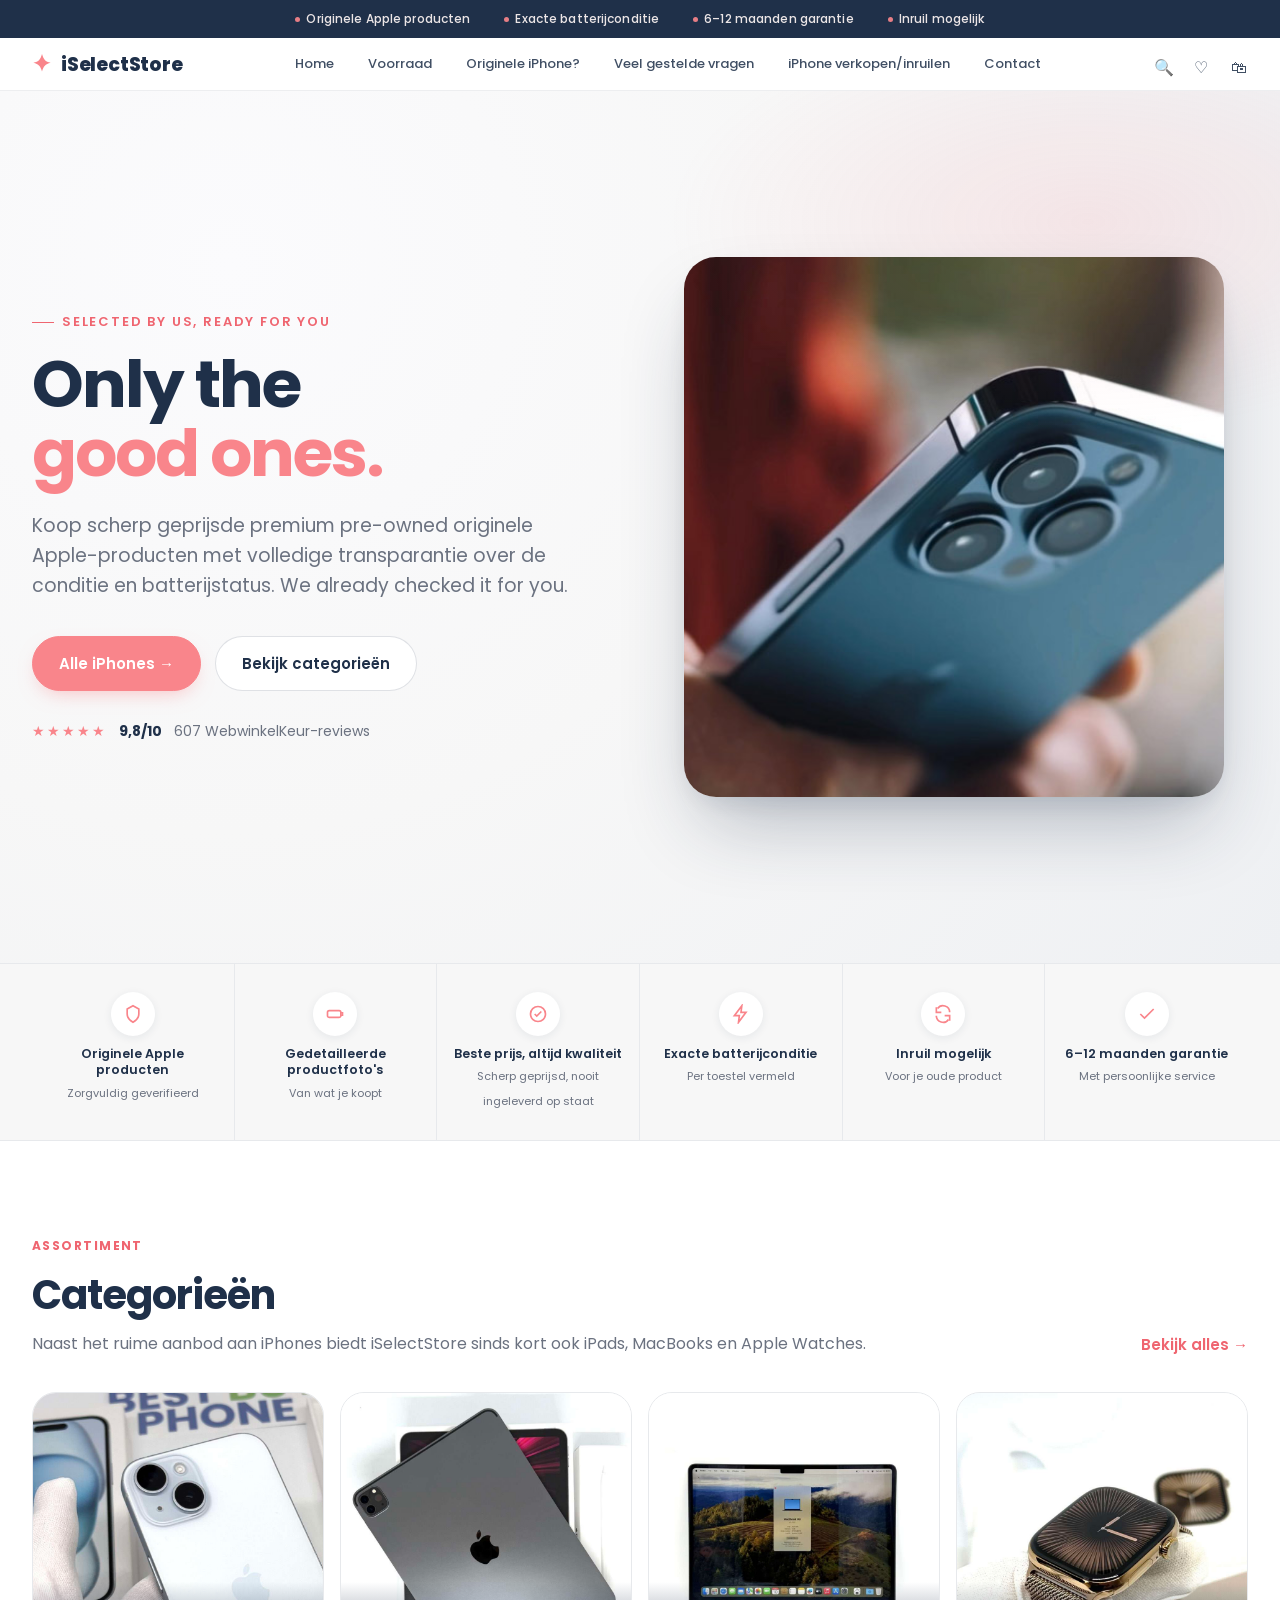
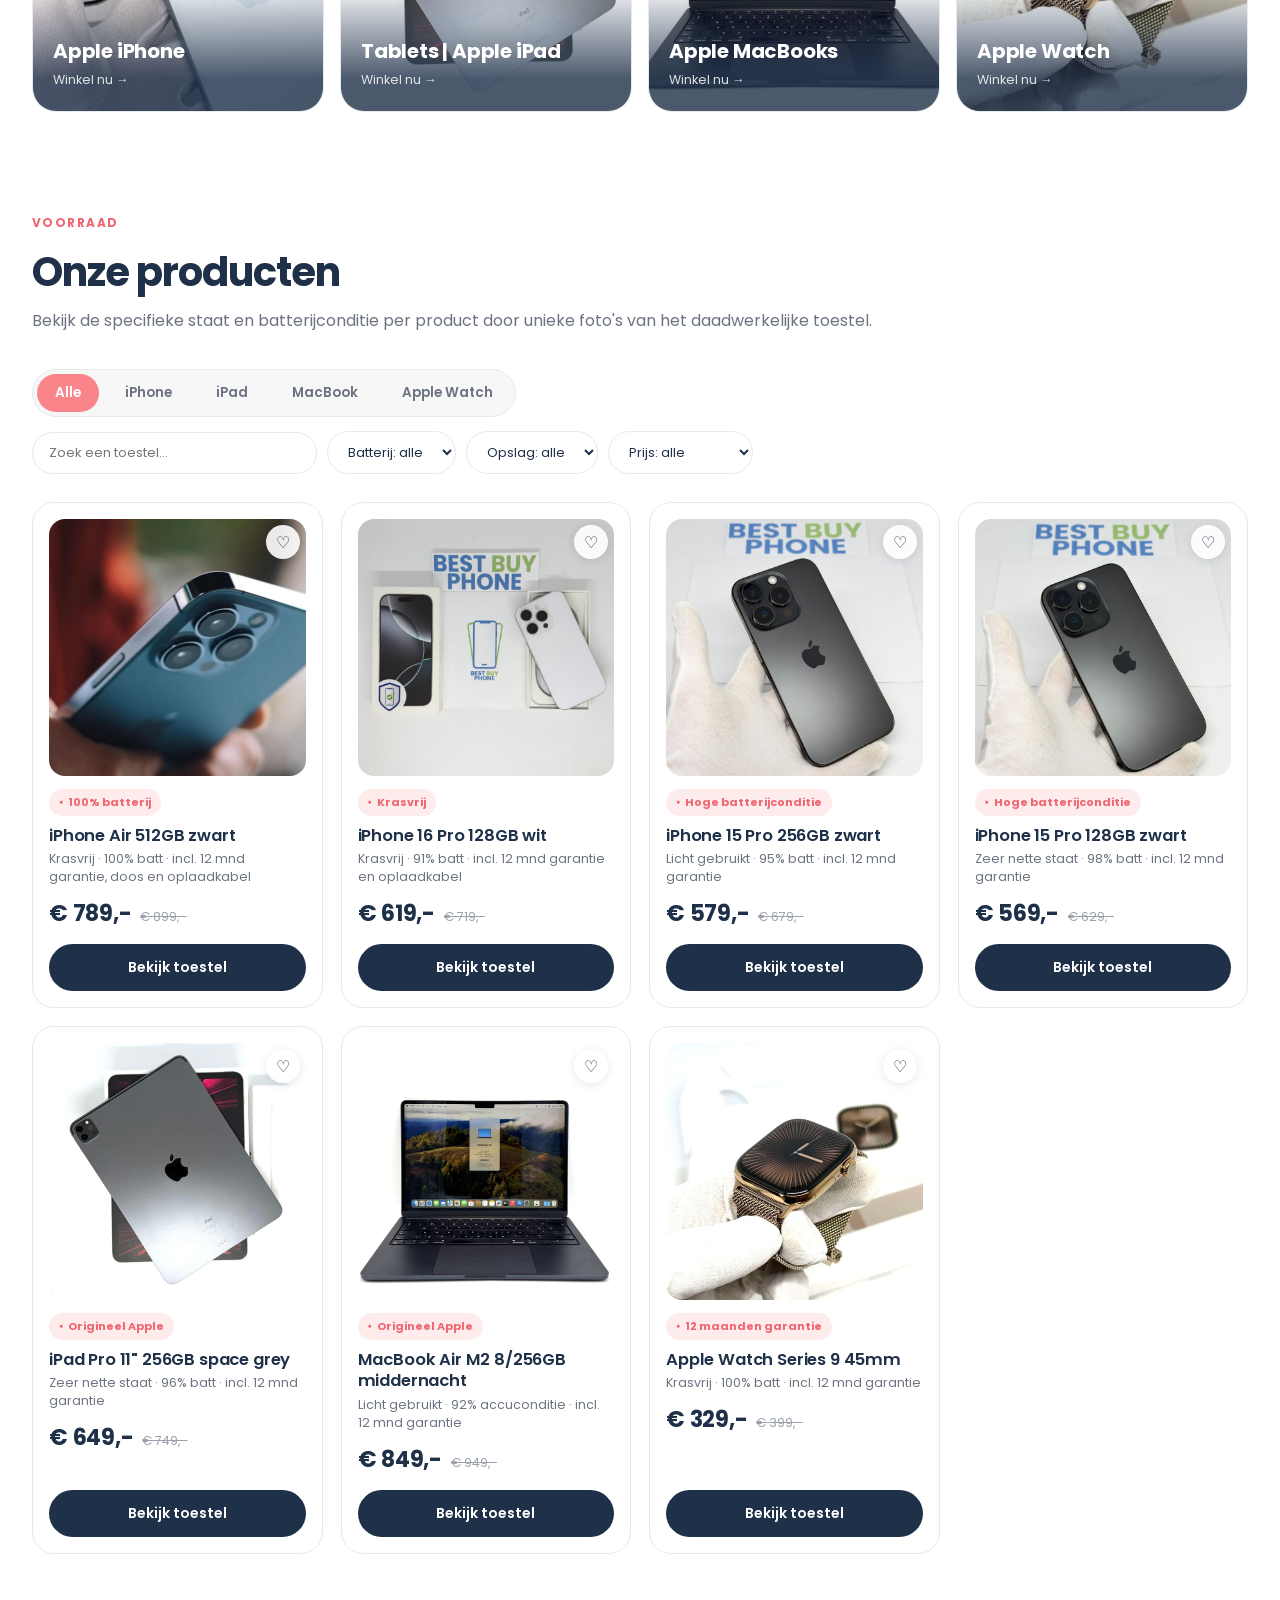
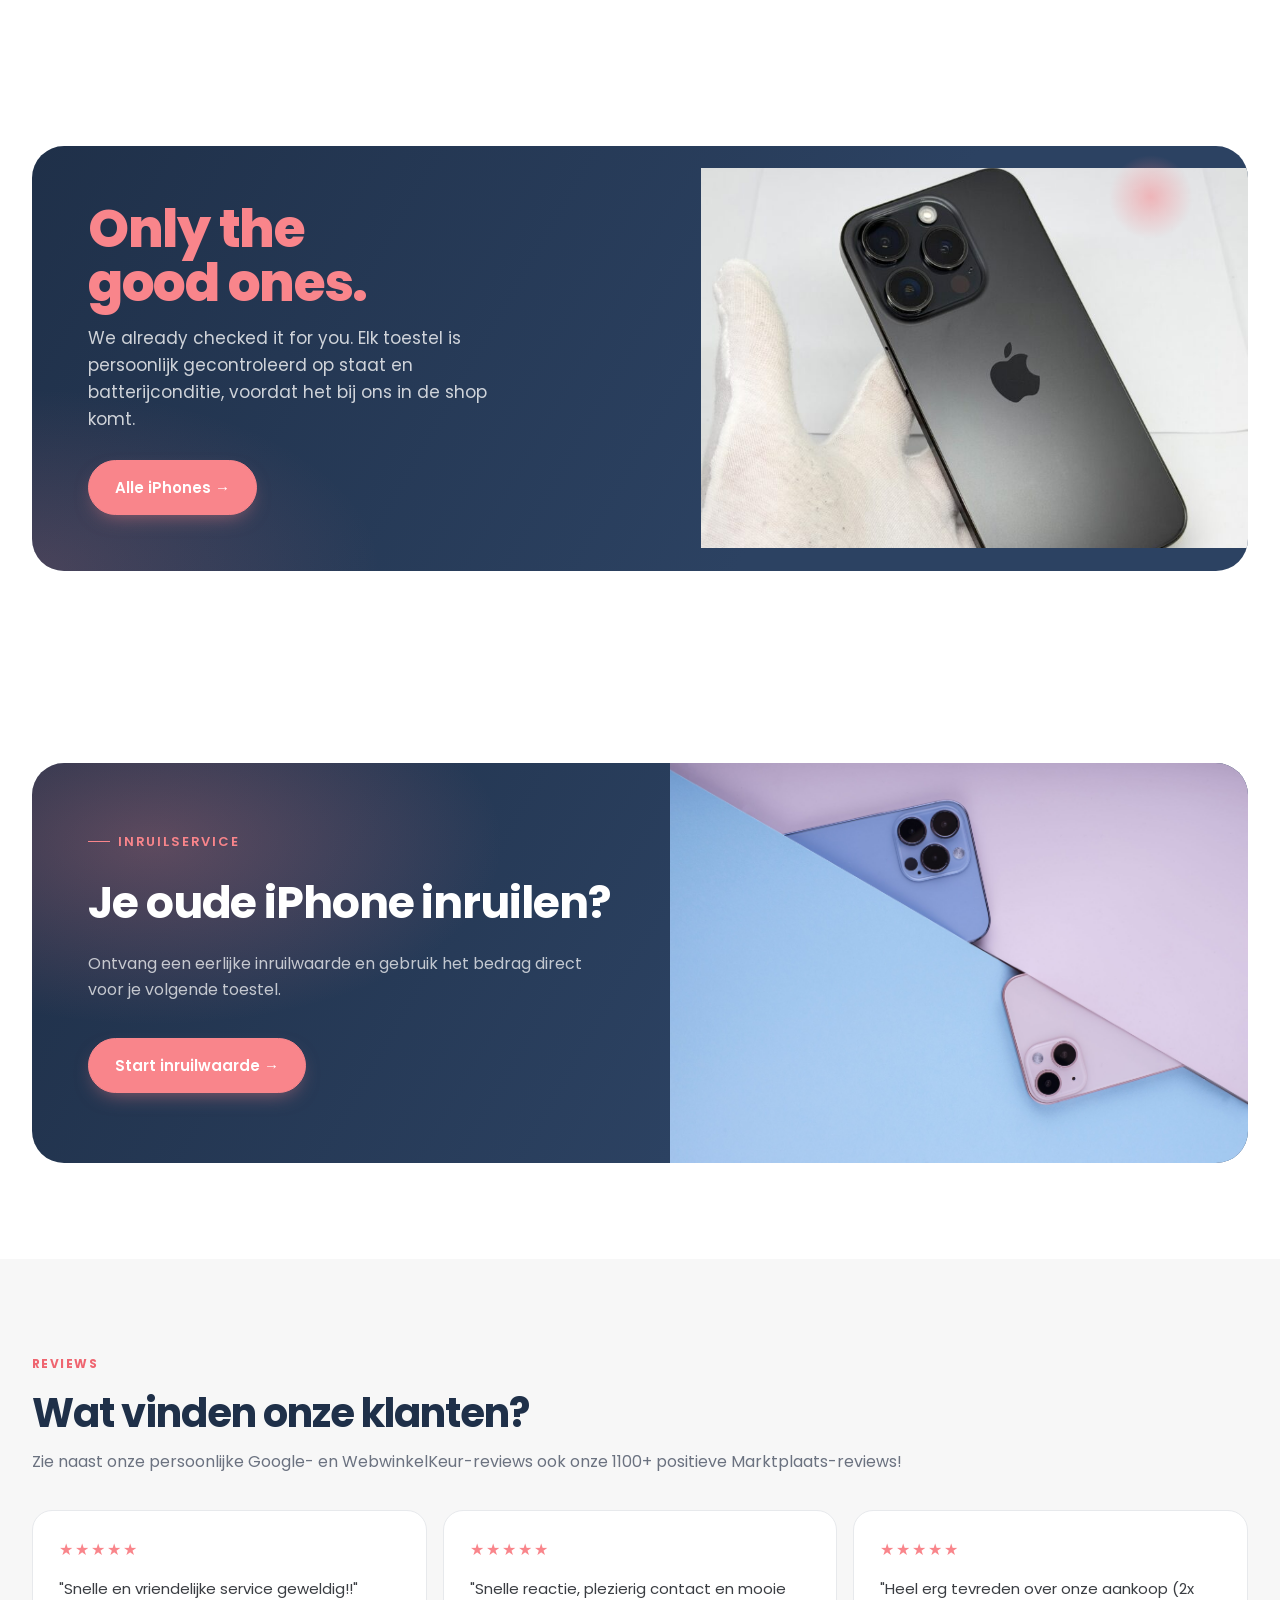
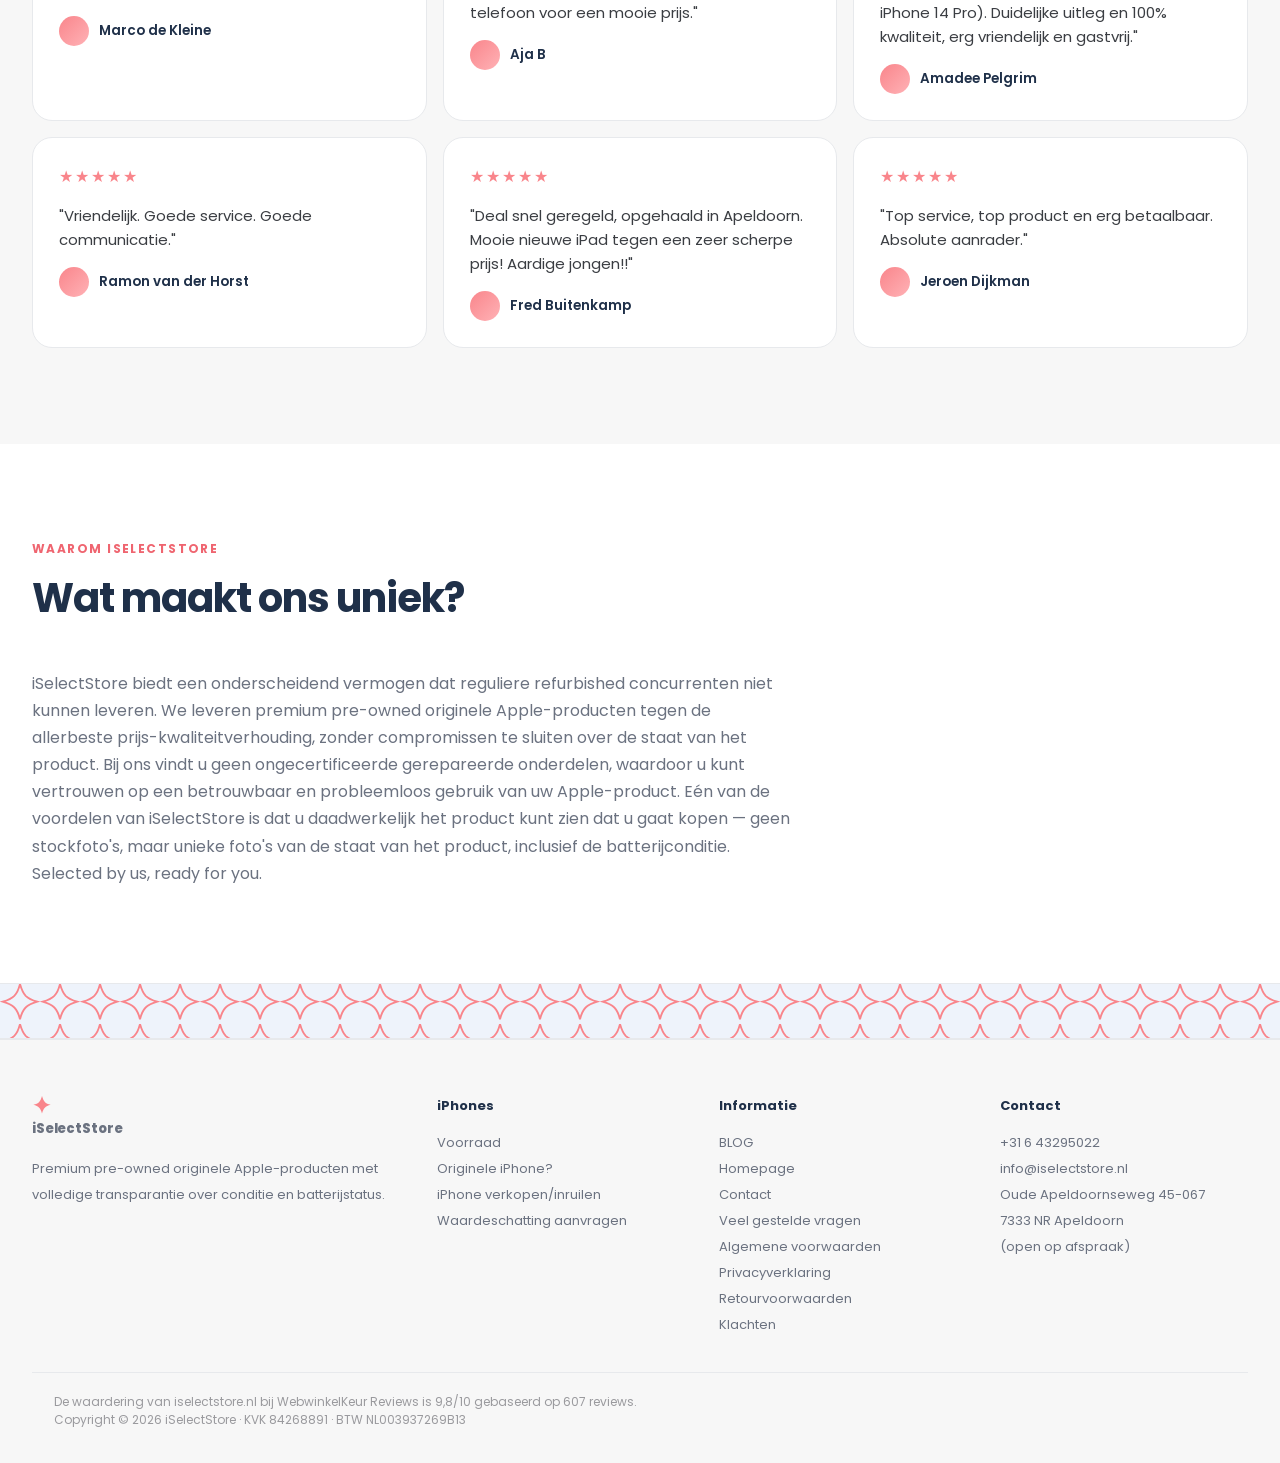
==== commit 7fbe7f9e: "Add data-driven product catalog (products.js), working search/filter on stock page, per-product deta" ====
--- a/index.html
+++ b/index.html
@@ -17,7 +17,7 @@
   <a class="logo"><svg class="mark" viewBox="0 0 24 24"><path d="M12 0c.9 3.2 2 5.6 3.4 7.1C16.9 8.6 19.2 9.7 22.4 10.6c-3.2.9-5.5 2-7 3.5C13.9 15.6 12.8 18 12 21.1c-.8-3.1-1.9-5.5-3.4-7C7.1 12.6 4.8 11.5 1.6 10.6c3.2-.9 5.5-2 7-3.5C10.1 5.6 11.2 3.2 12 0z"/></svg>iSelectStore</a>
   <nav class="links"><a>Home</a><a>Voorraad</a><a>Originele iPhone?</a><a>Veel gestelde vragen</a><a>iPhone verkopen/inruilen</a><a>Contact</a></nav>
   <div class="icons">
-    <button class="ic" aria-label="Zoeken">🔍</button>
+    <button class="ic" id="searchIcon" aria-label="Zoeken">🔍</button>
     <button class="ic" aria-label="Favorieten">♡</button>
     <a class="ic" href="cart.html" aria-label="Winkelwagen">🛍<span class="count">0</span></a>
     <button class="burger" id="burger" aria-label="Menu"><span></span><span></span><span></span></button>
@@ -62,15 +62,42 @@
 </div></section>
 
 <section id="producten" style="padding-top:6px"><div class="wrap reveal">
-  <div class="head"><div><p class="eyebrow">Voorraad</p><h2>Onze producten</h2><p class="sub">Bekijk de specifieke staat en batterijconditie per product door unieke foto's van het daadwerkelijke toestel.</p></div><a class="link">Bekijk alle voorraad →</a></div>
-  <div class="tabs"><span class="tab active">Alle</span><span class="tab">iPhone</span><span class="tab">iPad</span><span class="tab">MacBook</span><span class="tab">Apple Watch</span></div>
-  <div class="products" id="productScroll">
-    <article class="card"><button class="heart">♡</button><img src="images/iphone.jpg"><span class="badge">100% batterij</span><h3>iPhone Air 512GB zwart</h3><div class="meta">Krasvrij · 100% batt · incl. 12 mnd garantie, doos en oplaadkabel</div><div class="price"><b>€ 789,-</b><span class="old">€ 899,-</span></div><a class="add" href="product.html" style="text-align:center">Bekijk toestel</a></article>
-    <article class="card"><button class="heart">♡</button><img src="images/iphone2.jpg"><span class="badge">Krasvrij</span><h3>iPhone 16 Pro 128GB wit</h3><div class="meta">Krasvrij · 91% batt · incl. 12 mnd garantie en oplaadkabel</div><div class="price"><b>€ 619,-</b><span class="old">€ 719,-</span></div><a class="add" href="product.html" style="text-align:center">Bekijk toestel</a></article>
-    <article class="card"><button class="heart">♡</button><img src="images/iphone3.jpg"><span class="badge">Hoge batterijconditie</span><h3>iPhone 15 Pro 256GB zwart</h3><div class="meta">Licht gebruikt · 95% batt · incl. 12 mnd garantie</div><div class="price"><b>€ 579,-</b><span class="old">€ 679,-</span></div><a class="add" href="product.html" style="text-align:center">Bekijk toestel</a></article>
-    <article class="card"><button class="heart">♡</button><img src="images/iphone4.jpg"><span class="badge">Hoge batterijconditie</span><h3>iPhone 15 Pro 128GB zwart</h3><div class="meta">Zeer nette staat · 98% batt · incl. 12 mnd garantie</div><div class="price"><b>€ 569,-</b><span class="old">€ 629,-</span></div><a class="add" href="product.html" style="text-align:center">Bekijk toestel</a></article>
-  </div>
-  <div class="snapdots"><span></span><span></span><span></span><span></span></div>
+  <div class="head"><div><p class="eyebrow">Voorraad</p><h2>Onze producten</h2><p class="sub">Bekijk de specifieke staat en batterijconditie per product door unieke foto's van het daadwerkelijke toestel.</p></div></div>
+
+  <div class="filterBar">
+    <div class="tabs" id="catTabs">
+      <span class="tab active" data-cat="Alle">Alle</span>
+      <span class="tab" data-cat="iPhone">iPhone</span>
+      <span class="tab" data-cat="iPad">iPad</span>
+      <span class="tab" data-cat="MacBook">MacBook</span>
+      <span class="tab" data-cat="Apple Watch">Apple Watch</span>
+    </div>
+    <div class="filterControls">
+      <input type="search" id="searchInput" placeholder="Zoek een toestel…">
+      <select id="batteryFilter">
+        <option value="0">Batterij: alle</option>
+        <option value="95">95%+</option>
+        <option value="90">90%+</option>
+        <option value="80">80%+</option>
+      </select>
+      <select id="storageFilter">
+        <option value="">Opslag: alle</option>
+        <option value="64">64GB</option>
+        <option value="128">128GB</option>
+        <option value="256">256GB</option>
+        <option value="512">512GB</option>
+      </select>
+      <select id="priceFilter">
+        <option value="">Prijs: alle</option>
+        <option value="0-600">Tot € 600</option>
+        <option value="600-800">€ 600 – € 800</option>
+        <option value="800-99999">€ 800+</option>
+      </select>
+    </div>
+  </div>
+
+  <div class="products" id="productGrid"></div>
+  <p class="noResults" id="noResults" style="display:none">Geen toestellen gevonden met deze filters.</p>
 </div></section>
 
 <section><div class="wrap reveal">
@@ -90,7 +117,7 @@
       <div class="eye">Inruilservice</div>
       <h2>Je oude iPhone inruilen?</h2>
       <p class="lead" style="font-size:16px">Ontvang een eerlijke inruilwaarde en gebruik het bedrag direct voor je volgende toestel.</p>
-      <a class="btn primary" style="margin-top:20px">Start inruilwaarde →</a>
+      <a class="btn primary js-tradein-trigger" href="#" style="margin-top:20px">Start inruilwaarde →</a>
     </div>
     <img src="images/tradein.jpg" alt="Apple producten inruilen bij iSelectStore">
   </div>
@@ -126,7 +153,59 @@
   <div class="finePrint">De waardering van iselectstore.nl bij WebwinkelKeur Reviews is 9,8/10 gebaseerd op 607 reviews.<br>Copyright © 2026 iSelectStore · KVK 84268891 · BTW NL003937269B13</div>
 </div></footer>
 
+<script src="products.js"></script>
 <script src="cart.js"></script>
 <script src="main.js"></script>
+<script src="tradein.js"></script>
+<script>
+var activeCat='Alle';
+function applyFilters(){
+  var q=document.getElementById('searchInput').value.trim().toLowerCase();
+  var minBattery=parseInt(document.getElementById('batteryFilter').value||0,10);
+  var storage=document.getElementById('storageFilter').value;
+  var priceRange=document.getElementById('priceFilter').value;
+
+  var list=window.PRODUCTS.filter(function(p){
+    if(activeCat!=='Alle' && p.category!==activeCat) return false;
+    if(q && p.title.toLowerCase().indexOf(q)===-1) return false;
+    if(minBattery && p.battery<minBattery) return false;
+    if(storage && String(p.storage)!==storage) return false;
+    if(priceRange){
+      var parts=priceRange.split('-').map(Number);
+      if(p.price<parts[0] || p.price>parts[1]) return false;
+    }
+    return true;
+  });
+
+  var grid=document.getElementById('productGrid');
+  var noRes=document.getElementById('noResults');
+  if(!list.length){
+    grid.style.display='none';
+    noRes.style.display='block';
+  }else{
+    grid.style.display='';
+    noRes.style.display='none';
+    grid.innerHTML=list.map(window.renderProductCard).join('');
+  }
+}
+
+document.querySelectorAll('#catTabs .tab').forEach(function(t){
+  t.addEventListener('click',function(){
+    document.querySelectorAll('#catTabs .tab').forEach(function(x){x.classList.remove('active')});
+    t.classList.add('active');
+    activeCat=t.dataset.cat;
+    applyFilters();
+  });
+});
+['searchInput'].forEach(function(id){ document.getElementById(id).addEventListener('input',applyFilters); });
+['batteryFilter','storageFilter','priceFilter'].forEach(function(id){ document.getElementById(id).addEventListener('change',applyFilters); });
+applyFilters();
+
+document.getElementById('searchIcon').addEventListener('click',function(){
+  var input=document.getElementById('searchInput');
+  document.getElementById('producten').scrollIntoView({behavior:'smooth',block:'start'});
+  setTimeout(function(){ input.focus(); },400);
+});
+</script>
 </body>
 </html>
--- a/styles.css
+++ b/styles.css
@@ -101,10 +101,17 @@
 .catcopy b{font-size:20px;display:block;font-weight:700;letter-spacing:-.01em}
 .catcopy span{font-size:12.5px;color:rgba(255,255,255,.85);display:inline-flex;align-items:center;gap:6px;margin-top:2px}
 
-.tabs{display:flex;gap:8px;border:1px solid var(--line);background:var(--soft);padding:4px;border-radius:980px;margin-bottom:32px;width:fit-content;max-width:100%;overflow-x:auto;scrollbar-width:none}
+.tabs{display:flex;gap:8px;border:1px solid var(--line);background:var(--soft);padding:4px;border-radius:980px;margin-bottom:0;width:fit-content;max-width:100%;overflow-x:auto;scrollbar-width:none}
 .tabs::-webkit-scrollbar{display:none}
 .tab{padding:9px 18px;color:var(--muted);white-space:nowrap;border-radius:980px;font-size:13.5px;font-weight:600;cursor:pointer;transition:background .2s,color .2s;flex:none}
 .tab.active{color:#fff;background:var(--coral)}
+
+.filterBar{display:flex;flex-wrap:wrap;justify-content:space-between;align-items:center;gap:14px;margin-bottom:28px}
+.filterControls{display:flex;gap:10px;flex-wrap:wrap;align-items:center}
+.filterControls input,.filterControls select{padding:10px 16px;border:1.5px solid var(--line);border-radius:980px;font-family:inherit;font-size:13px;color:var(--navy);background:#fff;cursor:pointer}
+.filterControls input{min-width:190px;cursor:text}
+.filterControls input:focus,.filterControls select:focus{outline:none;border-color:var(--coral)}
+.noResults{text-align:center;color:var(--muted);padding:50px 0;font-size:15px}
 
 .products{display:grid;grid-template-columns:repeat(4,1fr);gap:18px}
 .card{border:1px solid var(--line);border-radius:22px;padding:16px;position:relative;background:#fff;display:flex;flex-direction:column;transition:transform .35s var(--ease),box-shadow .35s var(--ease),border-color .35s}
@@ -283,6 +290,20 @@
 .orderDone h2{margin:0 0 10px}
 .orderDone p{color:var(--muted);font-size:15px;margin:0 0 4px}
 .orderDone .orderNum{color:var(--navy);font-weight:700}
+
+/* Trade-in estimator modal */
+.tiOverlay{position:fixed;inset:0;background:rgba(31,48,73,.55);backdrop-filter:blur(4px);z-index:100;display:flex;align-items:center;justify-content:center;opacity:0;visibility:hidden;transition:opacity .3s var(--ease),visibility 0s .3s;padding:20px}
+.tiOverlay.open{opacity:1;visibility:visible;transition:opacity .3s var(--ease)}
+.tiModal{background:#fff;border-radius:24px;padding:32px;max-width:460px;width:100%;position:relative;max-height:86vh;overflow:auto}
+.tiClose{position:absolute;top:16px;right:16px;width:32px;height:32px;border-radius:50%;border:0;background:var(--soft);font-size:18px;line-height:1;color:var(--navy);cursor:pointer}
+.tiEyebrow{font-size:11.5px;font-weight:700;letter-spacing:.1em;text-transform:uppercase;color:var(--coral-ink);margin:0 0 8px}
+.tiModal h3{margin:0 0 22px;font-size:19px;color:var(--navy);padding-right:20px}
+.tiGrid{display:flex;flex-direction:column;gap:10px;margin-bottom:4px}
+.tiOption{text-align:left;padding:14px 16px;border:1.5px solid var(--line);border-radius:14px;background:#fff;font-family:inherit;font-size:14px;font-weight:600;color:var(--navy);cursor:pointer;transition:border-color .2s,background .2s}
+.tiOption:hover{border-color:var(--coral);background:#fdeceb}
+.tiBack{margin-top:16px;background:none;border:0;color:var(--muted);font-size:13px;cursor:pointer;text-decoration:underline;padding:0}
+.tiEstimate{font-size:44px;font-weight:800;color:var(--coral-ink);margin:6px 0 14px}
+.tiNote{color:var(--muted);font-size:13.5px;line-height:1.6;margin:0 0 22px}
 
 @media(max-width:900px){
  .links{display:none}
@@ -315,6 +336,10 @@
  .mnav a{font-size:26px}
  .specs{grid-template-columns:1fr}
  .formGrid{grid-template-columns:1fr}
+ .filterBar{flex-direction:column;align-items:stretch}
+ .filterControls{overflow-x:auto;flex-wrap:nowrap;padding-bottom:2px}
+ .filterControls input{min-width:150px}
+ .tiModal{padding:26px 22px}
  .buyRow{flex-direction:column}.buyRow .qty{align-self:flex-start}
  .mobileBuy{display:flex}
  .pdp{padding-bottom:76px}
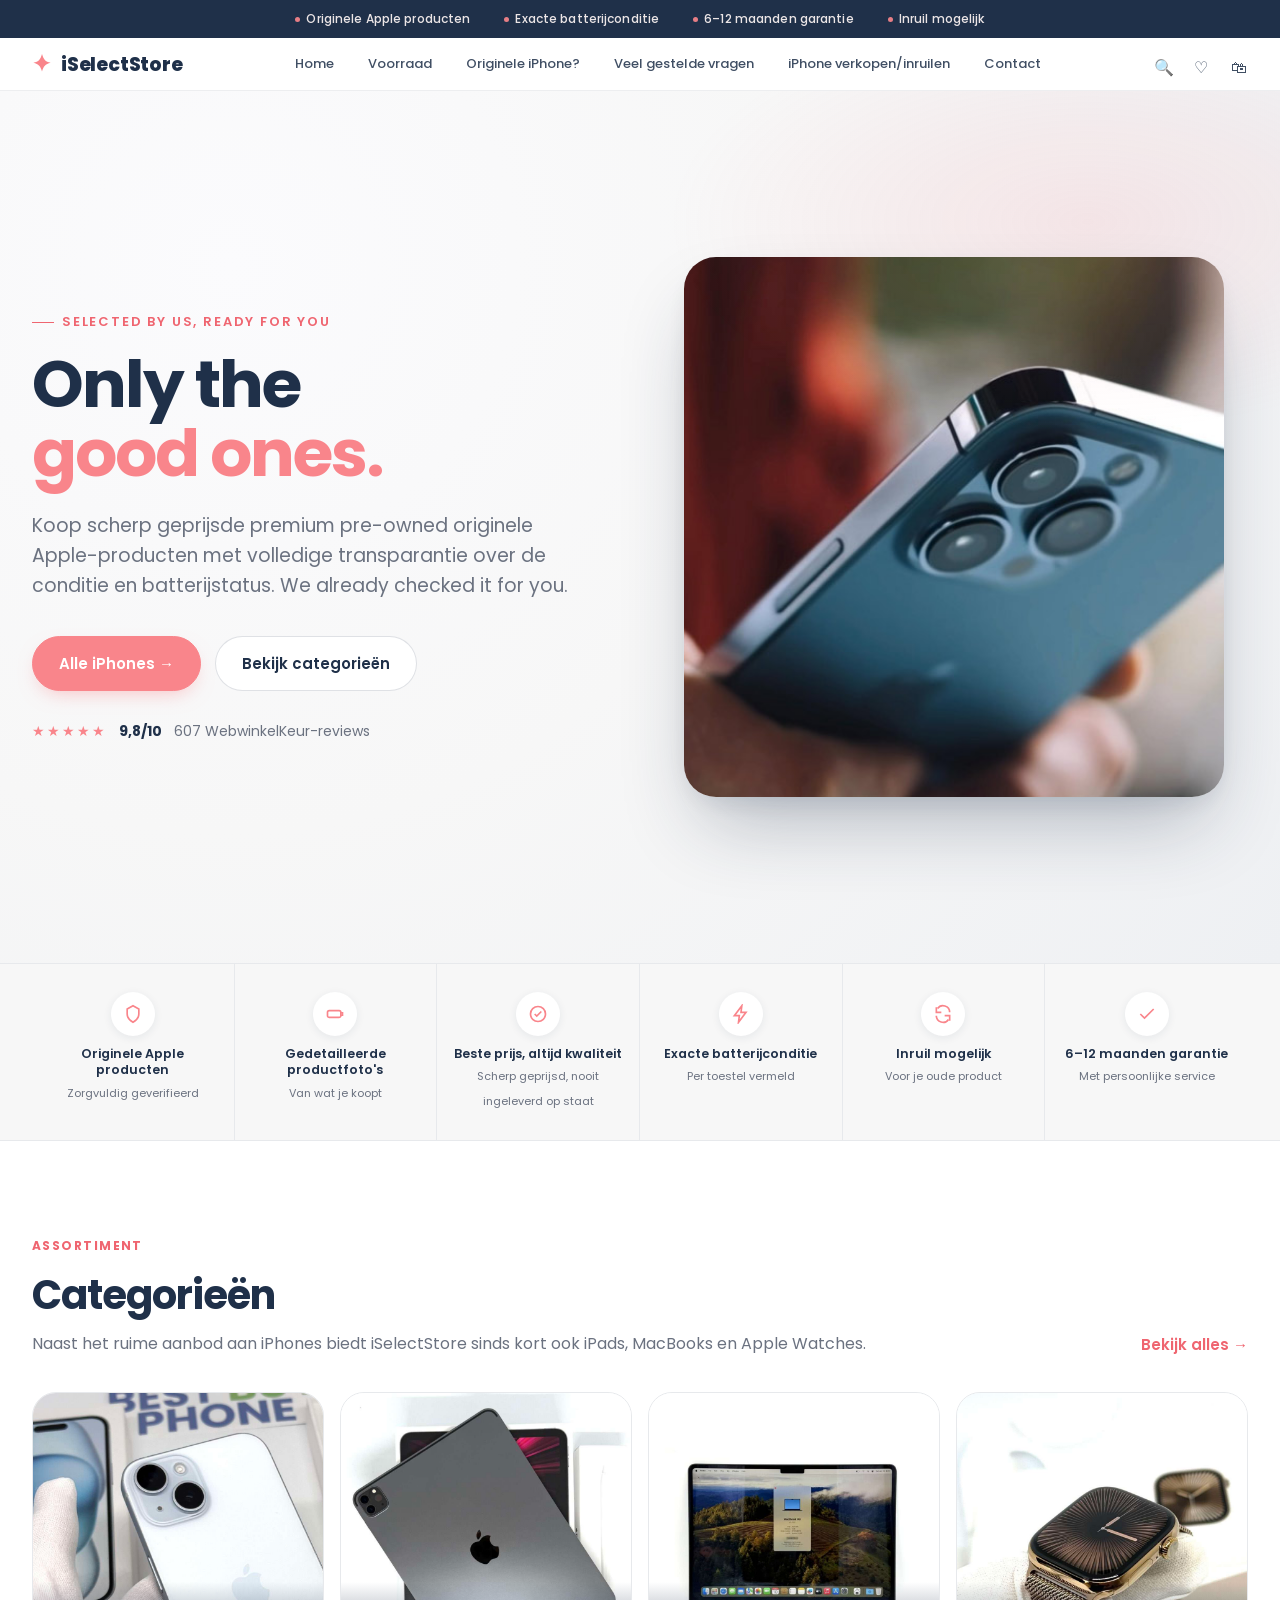
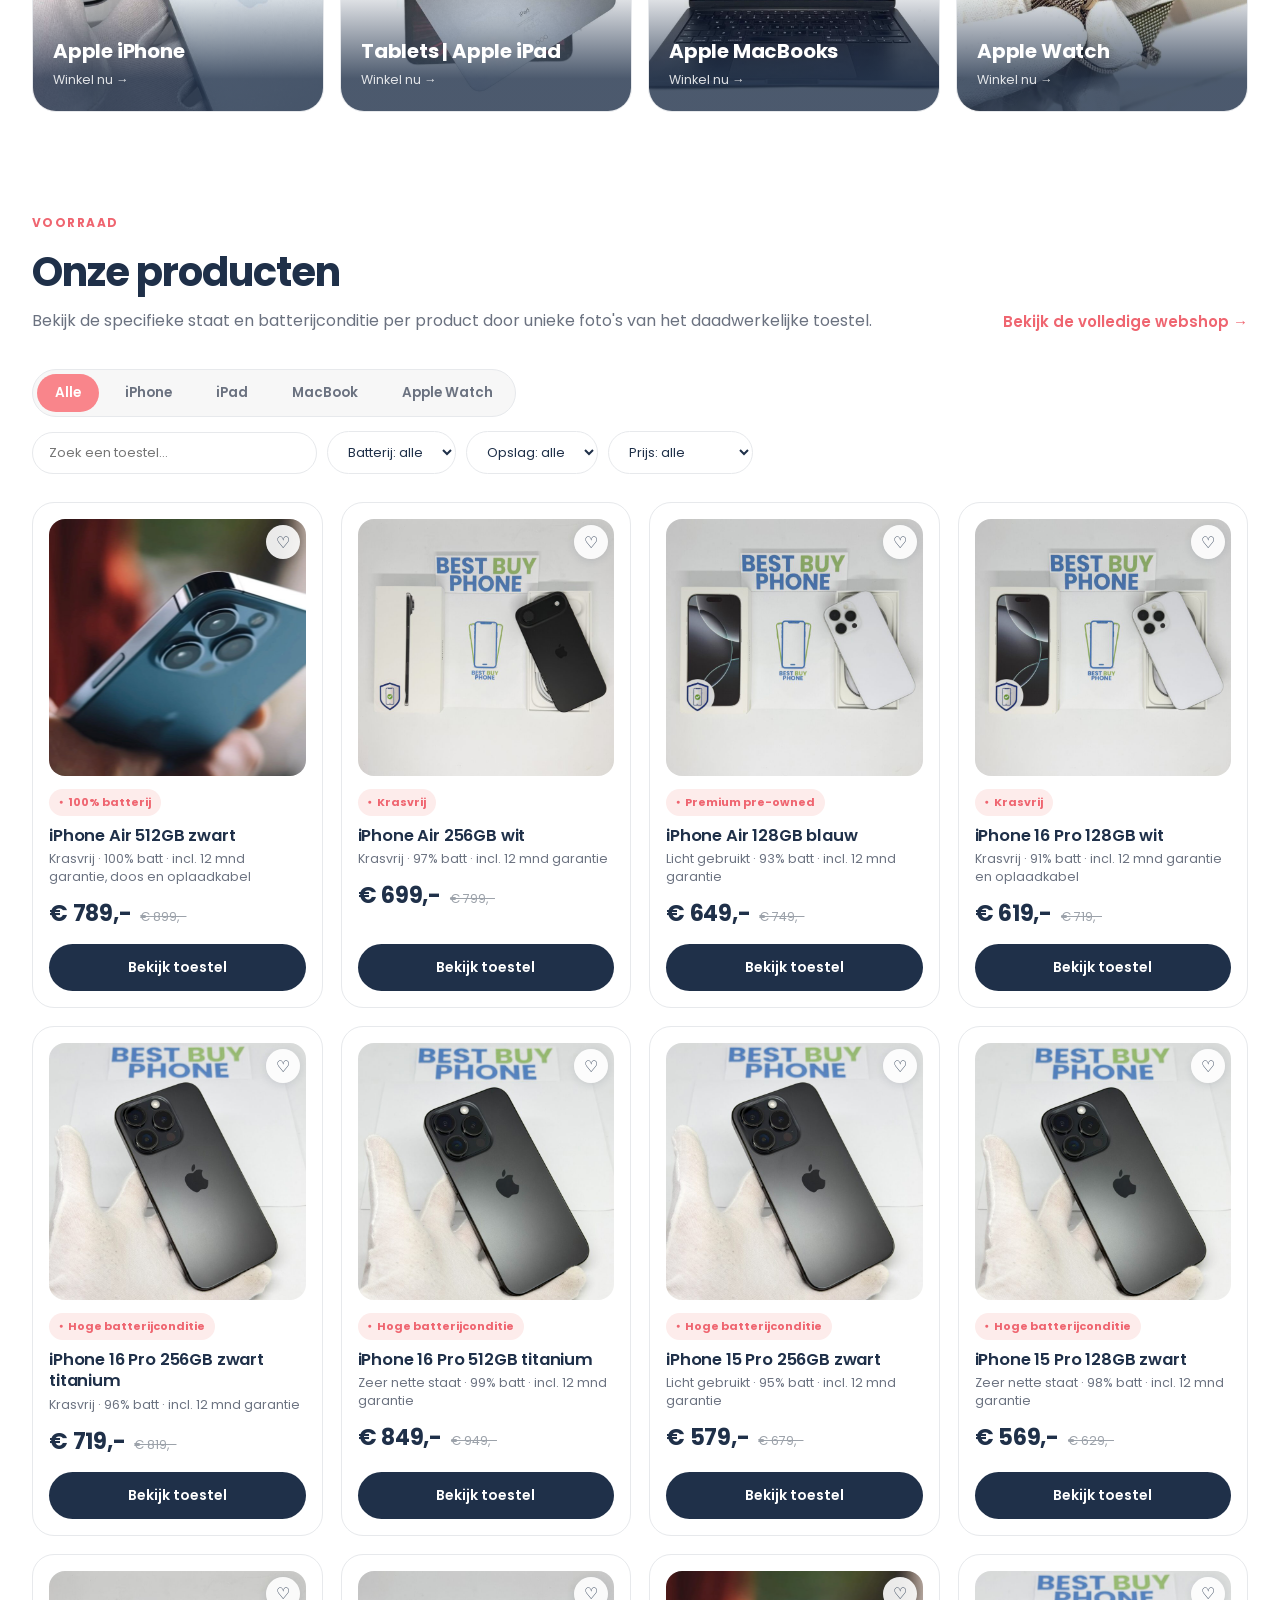
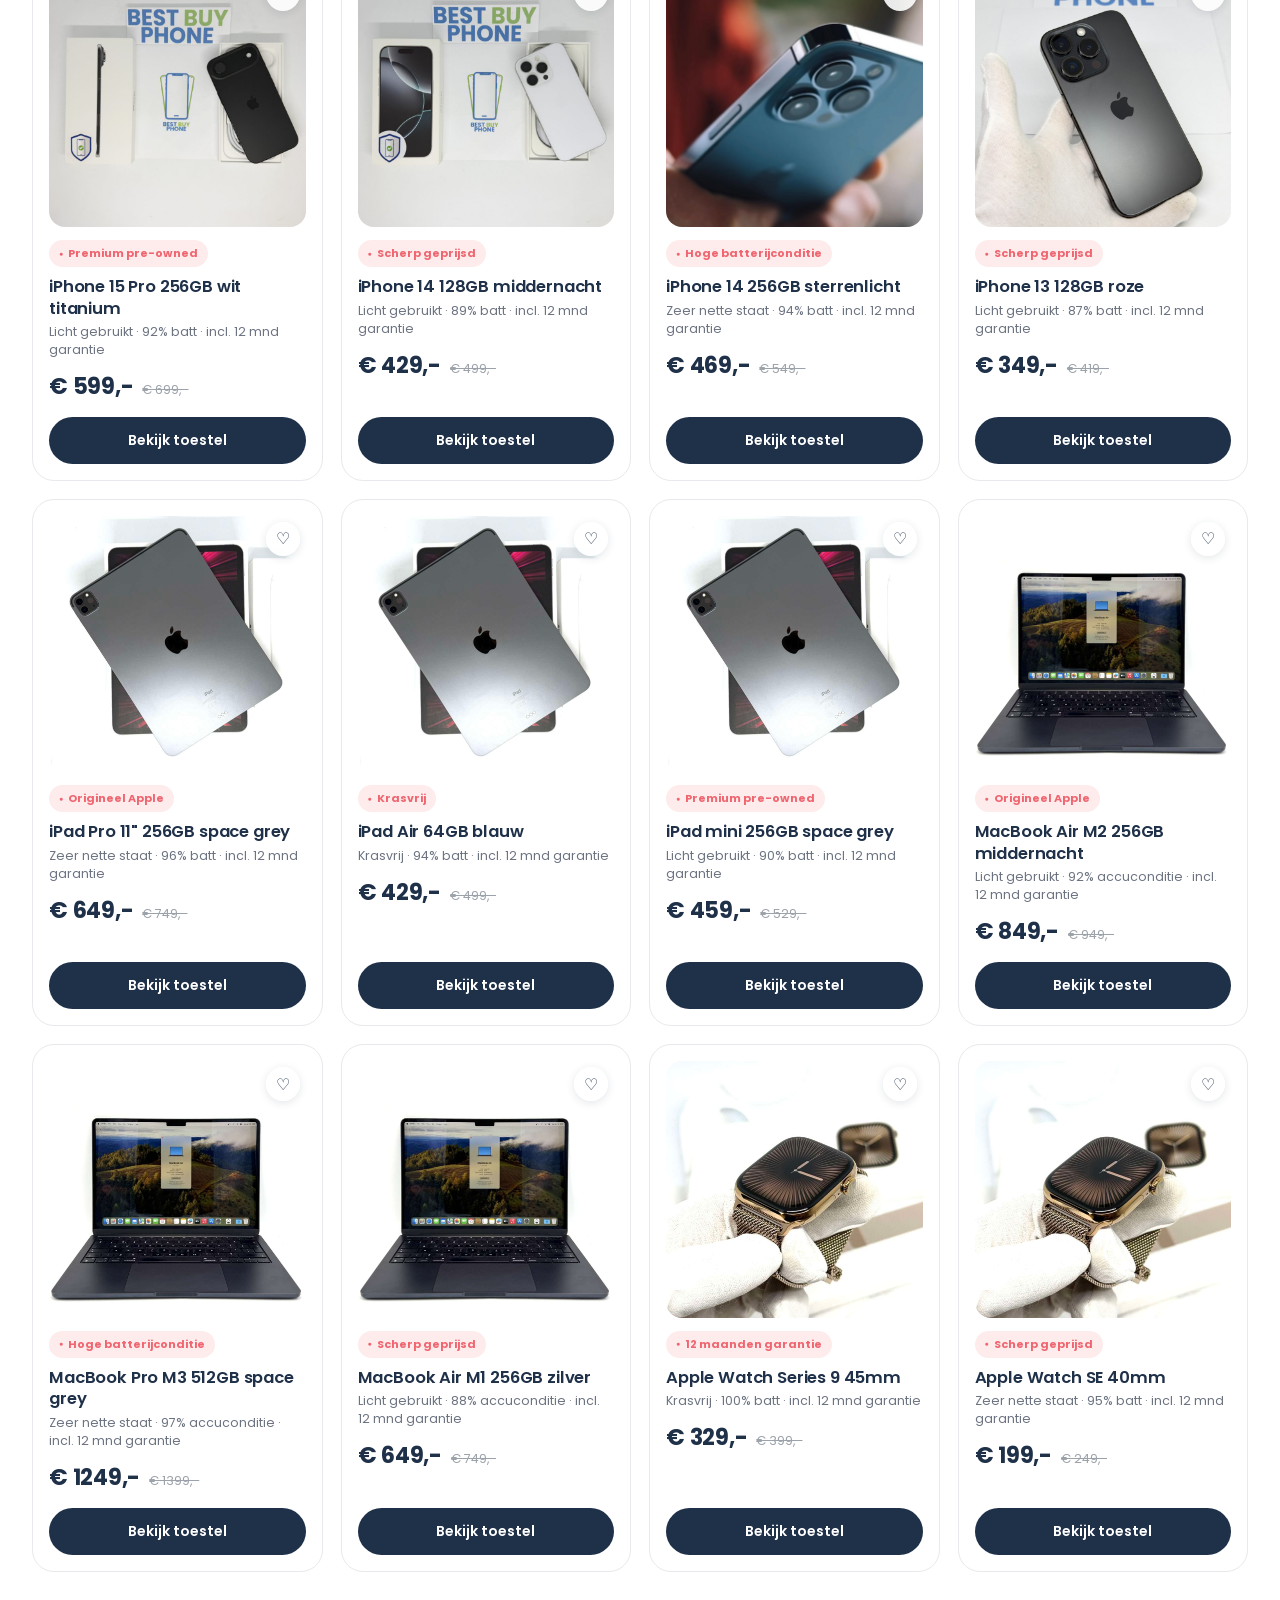
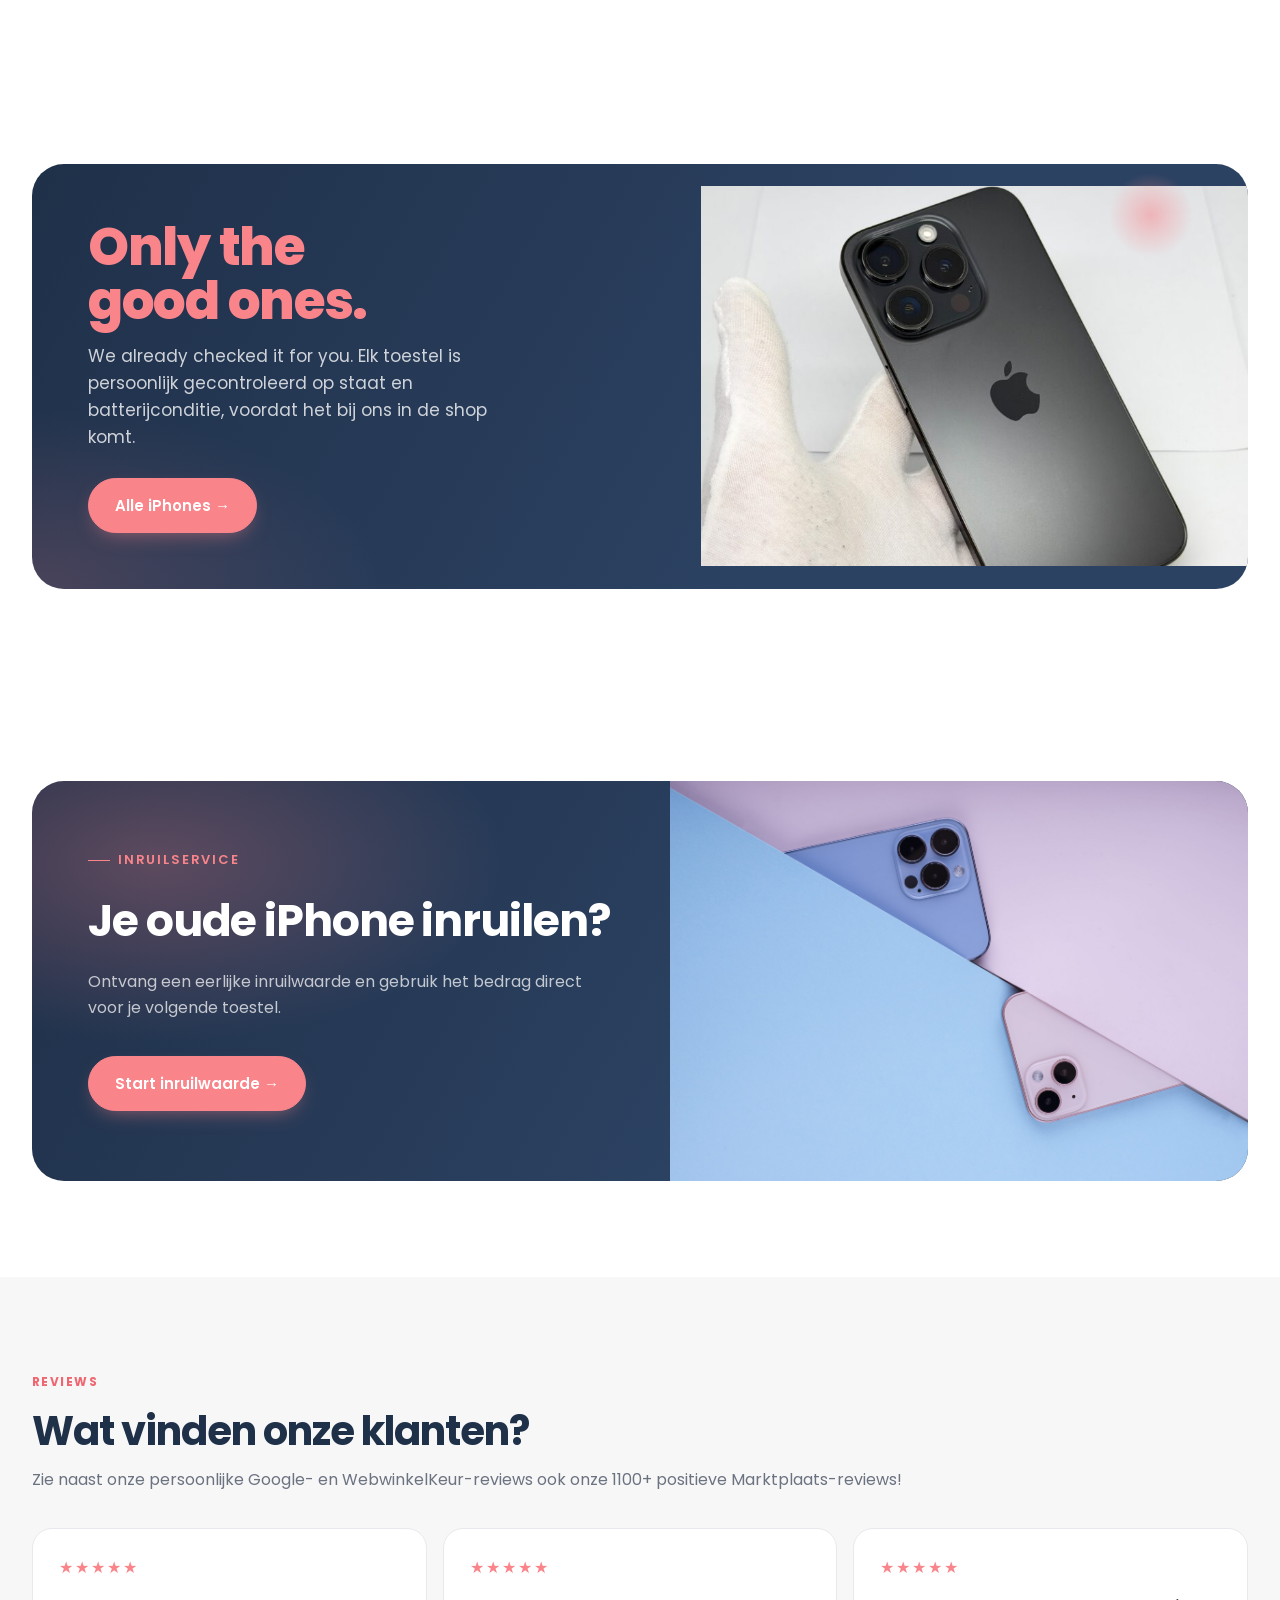
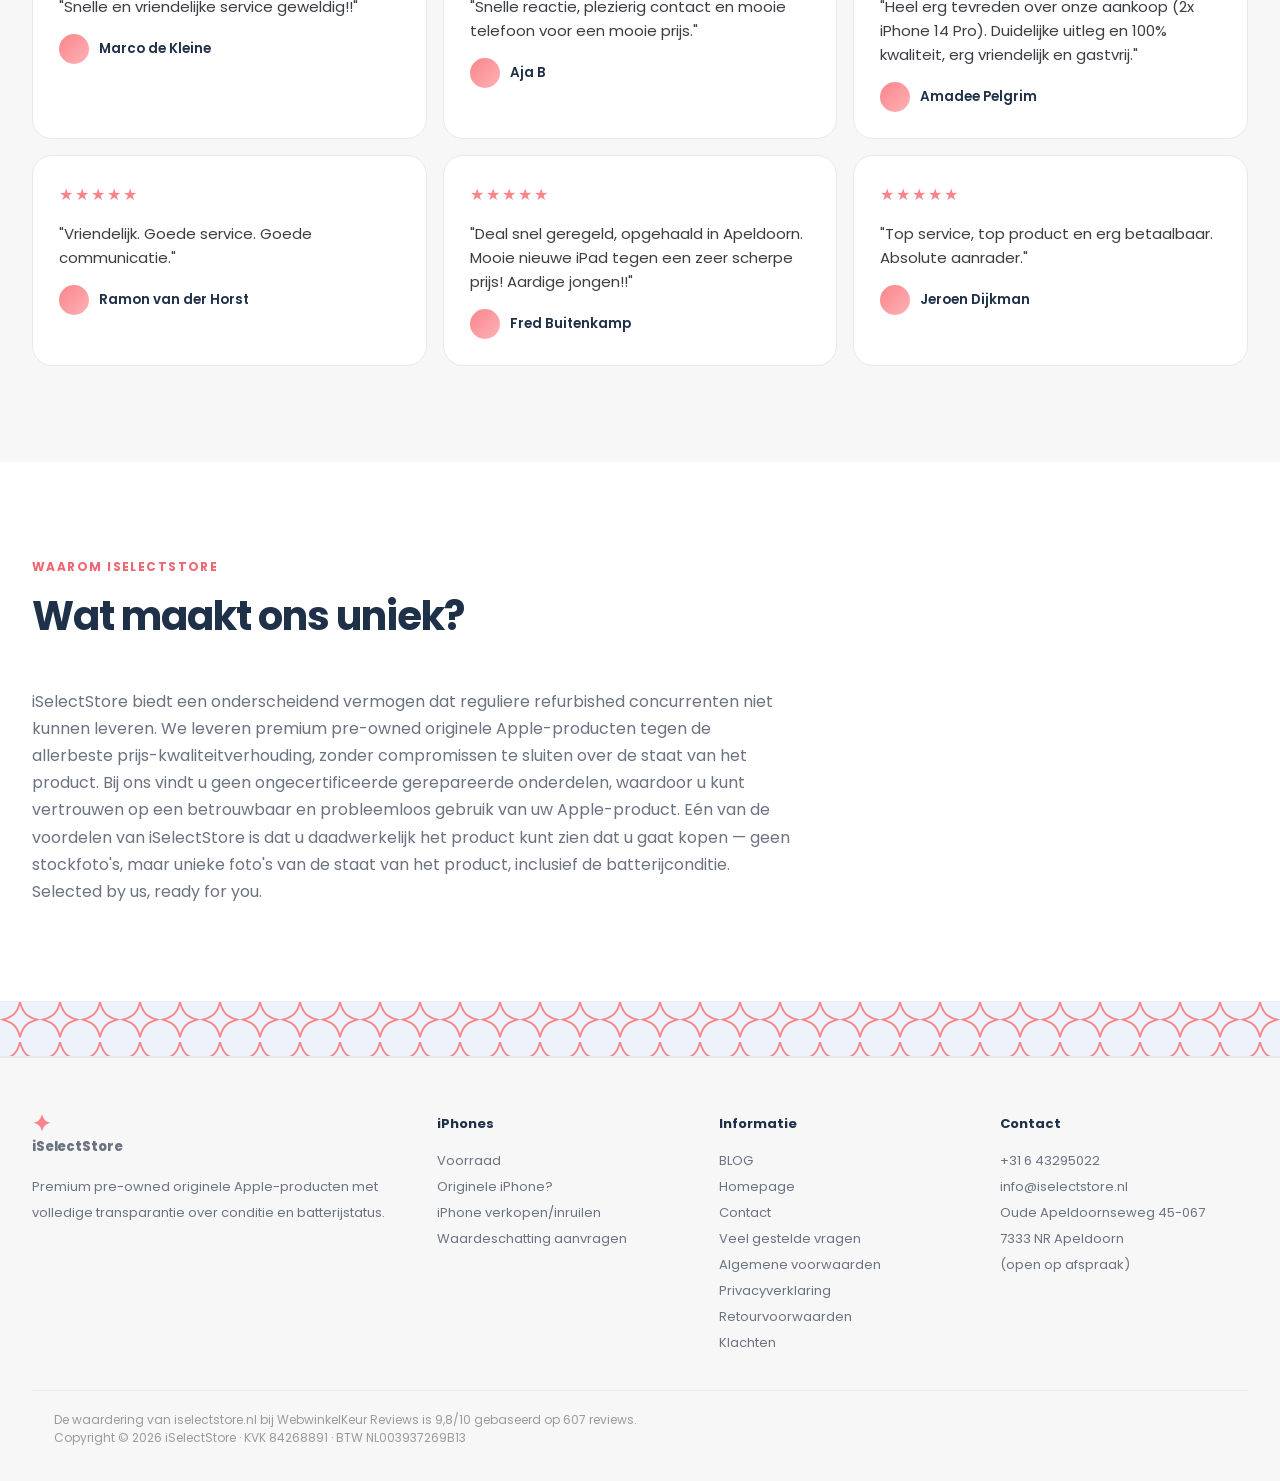
==== commit 01b12b8b: "Add dedicated shop page with sidebar filters (category, battery, storage, price range), sorting, act" ====
--- a/index.html
+++ b/index.html
@@ -15,7 +15,7 @@
 
 <header id="siteHeader"><div class="nav">
   <a class="logo"><svg class="mark" viewBox="0 0 24 24"><path d="M12 0c.9 3.2 2 5.6 3.4 7.1C16.9 8.6 19.2 9.7 22.4 10.6c-3.2.9-5.5 2-7 3.5C13.9 15.6 12.8 18 12 21.1c-.8-3.1-1.9-5.5-3.4-7C7.1 12.6 4.8 11.5 1.6 10.6c3.2-.9 5.5-2 7-3.5C10.1 5.6 11.2 3.2 12 0z"/></svg>iSelectStore</a>
-  <nav class="links"><a>Home</a><a>Voorraad</a><a>Originele iPhone?</a><a>Veel gestelde vragen</a><a>iPhone verkopen/inruilen</a><a>Contact</a></nav>
+  <nav class="links"><a href="index.html">Home</a><a href="shop.html">Voorraad</a><a>Originele iPhone?</a><a>Veel gestelde vragen</a><a>iPhone verkopen/inruilen</a><a>Contact</a></nav>
   <div class="icons">
     <button class="ic" id="searchIcon" aria-label="Zoeken">🔍</button>
     <button class="ic" aria-label="Favorieten">♡</button>
@@ -25,7 +25,7 @@
 </div></header>
 
 <nav class="mnav" id="mnav">
-  <a>Home</a><a>Voorraad</a><a>Originele iPhone?</a><a>Veel gestelde vragen</a><a>iPhone verkopen/inruilen</a><a>Contact</a>
+  <a href="index.html">Home</a><a href="shop.html">Voorraad</a><a>Originele iPhone?</a><a>Veel gestelde vragen</a><a>iPhone verkopen/inruilen</a><a>Contact</a>
   <a class="btn primary">Bekijk voorraad →</a>
 </nav>
 
@@ -62,7 +62,7 @@
 </div></section>
 
 <section id="producten" style="padding-top:6px"><div class="wrap reveal">
-  <div class="head"><div><p class="eyebrow">Voorraad</p><h2>Onze producten</h2><p class="sub">Bekijk de specifieke staat en batterijconditie per product door unieke foto's van het daadwerkelijke toestel.</p></div></div>
+  <div class="head"><div><p class="eyebrow">Voorraad</p><h2>Onze producten</h2><p class="sub">Bekijk de specifieke staat en batterijconditie per product door unieke foto's van het daadwerkelijke toestel.</p></div><a class="link" href="shop.html">Bekijk de volledige webshop →</a></div>
 
   <div class="filterBar">
     <div class="tabs" id="catTabs">
@@ -146,7 +146,7 @@
 <footer><div class="wrap">
   <div class="footer">
     <div><a class="logo"><svg class="mark" viewBox="0 0 24 24"><path d="M12 0c.9 3.2 2 5.6 3.4 7.1C16.9 8.6 19.2 9.7 22.4 10.6c-3.2.9-5.5 2-7 3.5C13.9 15.6 12.8 18 12 21.1c-.8-3.1-1.9-5.5-3.4-7C7.1 12.6 4.8 11.5 1.6 10.6c3.2-.9 5.5-2 7-3.5C10.1 5.6 11.2 3.2 12 0z"/></svg>iSelectStore</a><p style="margin-top:14px">Premium pre-owned originele Apple-producten met volledige transparantie over conditie en batterijstatus.</p></div>
-    <div><h4>iPhones</h4><a>Voorraad</a><a>Originele iPhone?</a><a>iPhone verkopen/inruilen</a><a>Waardeschatting aanvragen</a></div>
+    <div><h4>iPhones</h4><a href="shop.html">Voorraad</a><a>Originele iPhone?</a><a>iPhone verkopen/inruilen</a><a>Waardeschatting aanvragen</a></div>
     <div><h4>Informatie</h4><a>BLOG</a><a>Homepage</a><a>Contact</a><a>Veel gestelde vragen</a><a>Algemene voorwaarden</a><a>Privacyverklaring</a><a>Retourvoorwaarden</a><a>Klachten</a></div>
     <div><h4>Contact</h4><p>+31 6 43295022</p><p>info@iselectstore.nl</p><p>Oude Apeldoornseweg 45-067<br>7333 NR Apeldoorn<br>(open op afspraak)</p></div>
   </div>
--- a/styles.css
+++ b/styles.css
@@ -304,6 +304,51 @@
 .tiBack{margin-top:16px;background:none;border:0;color:var(--muted);font-size:13px;cursor:pointer;text-decoration:underline;padding:0}
 .tiEstimate{font-size:44px;font-weight:800;color:var(--coral-ink);margin:6px 0 14px}
 .tiNote{color:var(--muted);font-size:13.5px;line-height:1.6;margin:0 0 22px}
+
+/* Shop page */
+.shopHero{background:linear-gradient(120deg,var(--navy),#2c4262 65%);padding:clamp(40px,7vw,64px) 0;position:relative;overflow:hidden}
+.shopHero::before{content:'';position:absolute;inset:0;background:radial-gradient(500px 260px at 90% 0%,rgba(249,133,139,.3),transparent 70%)}
+.shopHero .wrap{position:relative}
+.shopHero .eyebrow{color:var(--coral)}
+.shopHero h1{color:#fff;font-size:clamp(30px,4.4vw,46px);margin:0 0 10px}
+.shopHero p{color:rgba(255,255,255,.75);font-size:16px;max-width:520px;margin:0}
+.shopHero .breadcrumb{color:rgba(255,255,255,.6);margin-bottom:18px}
+.shopHero .breadcrumb a:hover{color:#fff}
+
+.shopLayout{display:grid;grid-template-columns:260px 1fr;gap:36px;align-items:start}
+.filterSidebar{border:1px solid var(--line);border-radius:20px;padding:24px;position:sticky;top:calc(var(--header-h) + 24px);background:#fff}
+.filterSidebar h4{font-size:12px;color:var(--navy);margin:0 0 14px;font-weight:700;text-transform:uppercase;letter-spacing:.07em}
+.filterGroup{margin-bottom:24px;padding-bottom:24px;border-bottom:1px solid var(--line)}
+.filterGroup:last-child{border-bottom:0;margin-bottom:0;padding-bottom:0}
+.checkRow{display:flex;align-items:center;gap:10px;padding:7px 0;cursor:pointer;font-size:13.5px;color:var(--ink)}
+.checkRow input{accent-color:var(--coral);width:16px;height:16px;flex:none}
+.checkRow .cnt{margin-left:auto;color:var(--muted);font-size:12px}
+.rangeRow{display:flex;flex-direction:column;gap:10px}
+.rangeRow input[type=range]{accent-color:var(--coral);width:100%}
+.rangeRow .rangeVal{font-size:13px;color:var(--navy);font-weight:600}
+.clearAllBtn{width:100%;text-align:center;padding:10px;border-radius:980px;border:1.5px solid var(--line);background:none;color:var(--muted);font-size:12.5px;font-weight:600;cursor:pointer;transition:border-color .2s,color .2s}
+.clearAllBtn:hover{border-color:var(--coral);color:var(--coral-ink)}
+
+.shopToolbar{display:flex;justify-content:space-between;align-items:center;gap:16px;margin-bottom:18px;flex-wrap:wrap}
+.resultCount{color:var(--muted);font-size:13.5px}
+.resultCount b{color:var(--navy)}
+.toolbarRight{display:flex;gap:10px;align-items:center}
+.sortSelect,.filterToggle{padding:10px 16px;border:1.5px solid var(--line);border-radius:980px;font-family:inherit;font-size:13px;color:var(--navy);background:#fff;cursor:pointer}
+.filterToggle{display:none;font-weight:600}
+
+.activeFilters{display:flex;flex-wrap:wrap;gap:8px;margin-bottom:22px;align-items:center}
+.filterChip{display:inline-flex;align-items:center;gap:6px;background:#fdeceb;color:var(--coral-ink);padding:6px 8px 6px 14px;border-radius:999px;font-size:12.5px;font-weight:600}
+.filterChip button{background:none;border:0;color:var(--coral-ink);cursor:pointer;font-size:15px;line-height:1;padding:2px;display:grid;place-items:center}
+.clearFiltersLink{color:var(--muted);font-size:12.5px;text-decoration:underline;cursor:pointer}
+.filterCloseBtn{display:none;margin-bottom:16px;background:none;border:0;color:var(--muted);font-size:13px;cursor:pointer;text-decoration:underline;padding:0}
+
+@media(max-width:900px){
+ .shopLayout{grid-template-columns:1fr}
+ .filterSidebar{position:fixed;inset:0;z-index:65;border-radius:0;overflow:auto;transform:translateX(-100%);transition:transform .3s var(--ease);padding:24px 20px 100px}
+ .filterSidebar.open{transform:translateX(0)}
+ .filterToggle{display:inline-block}
+ .filterCloseBtn{display:inline-block}
+}
 
 @media(max-width:900px){
  .links{display:none}
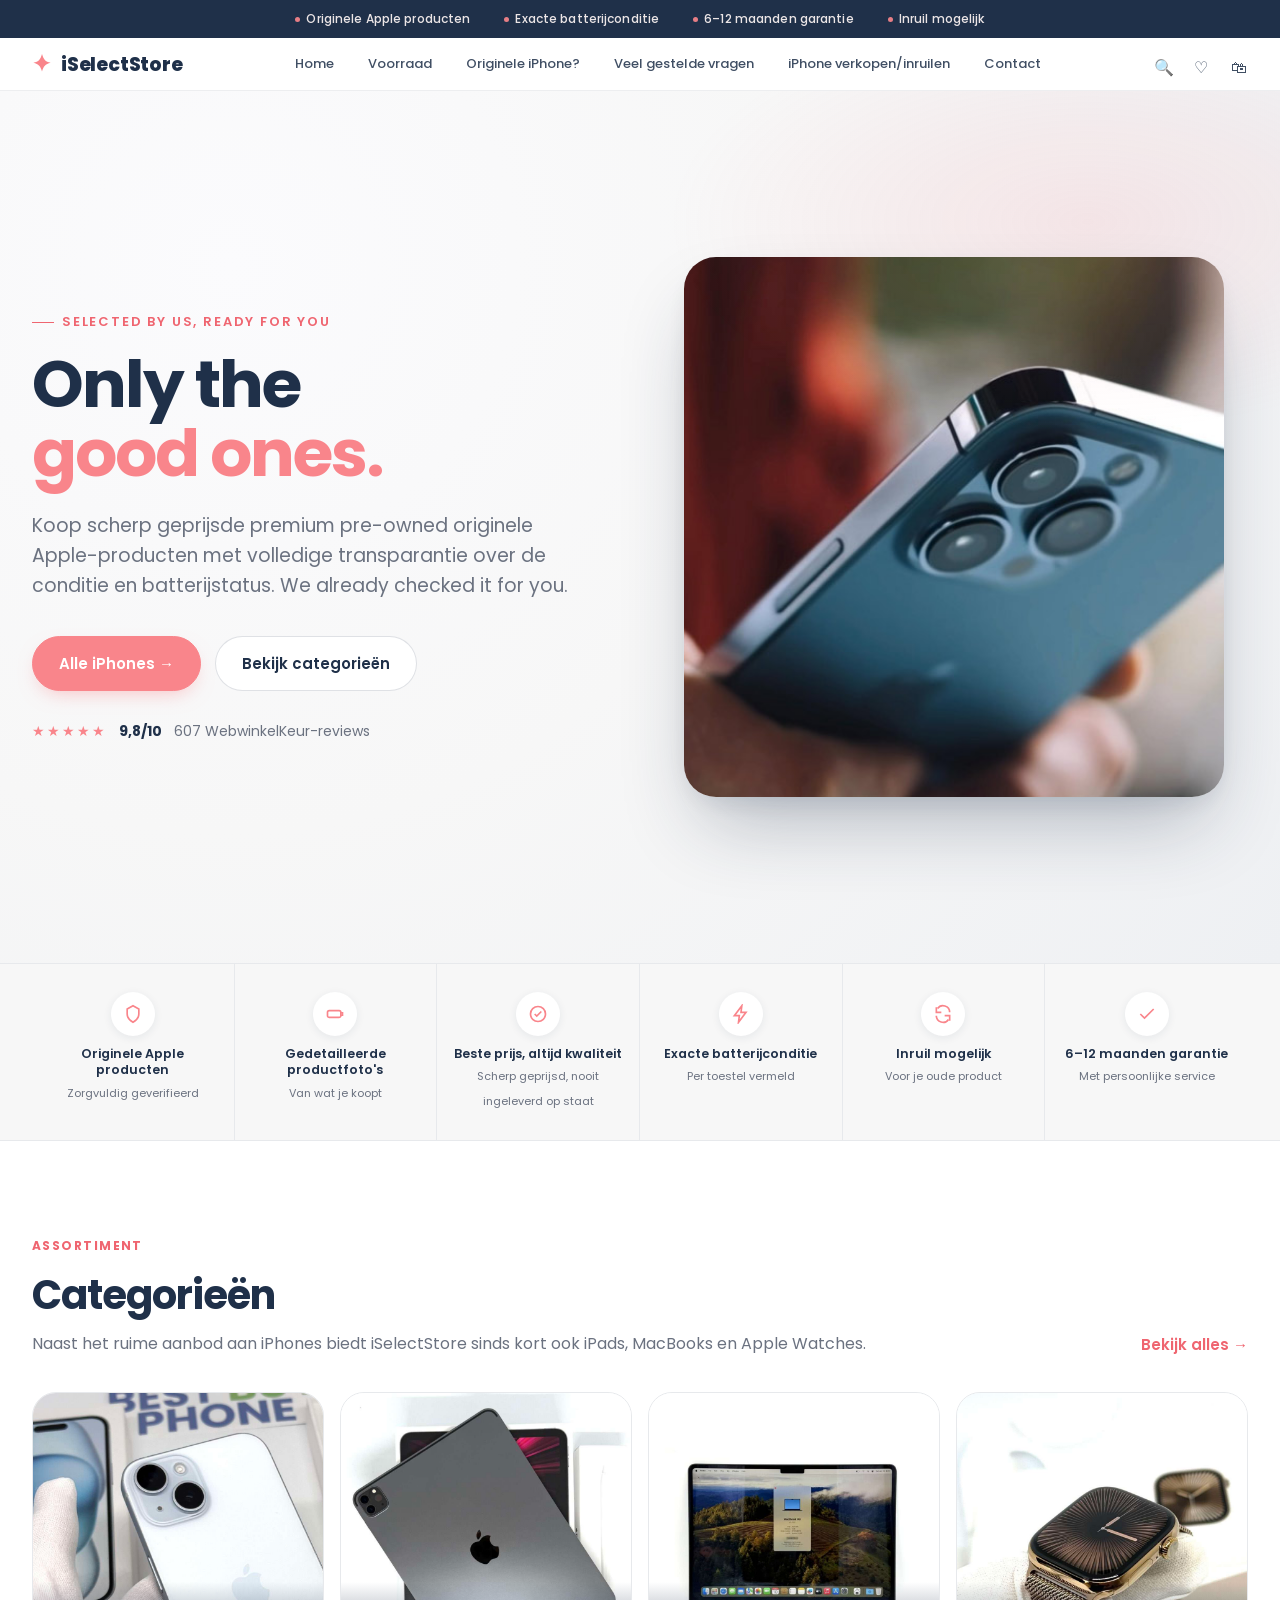
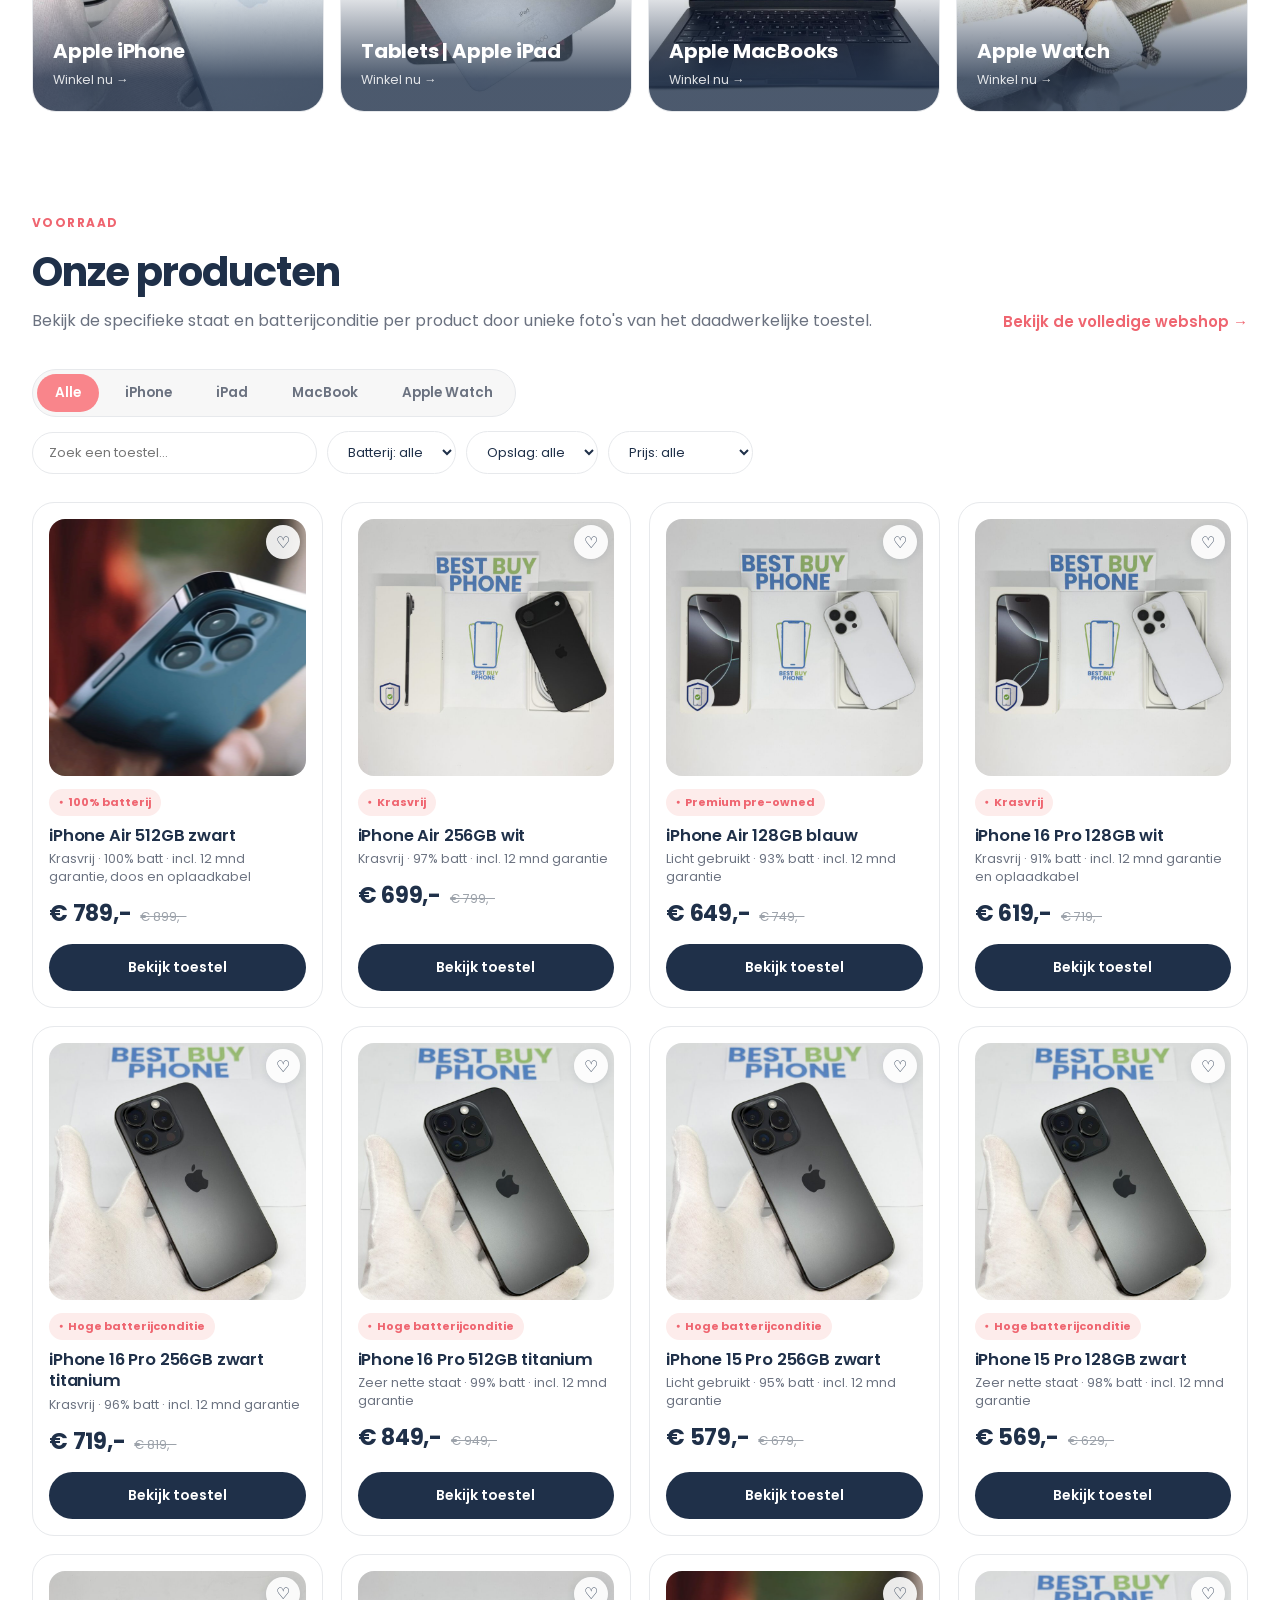
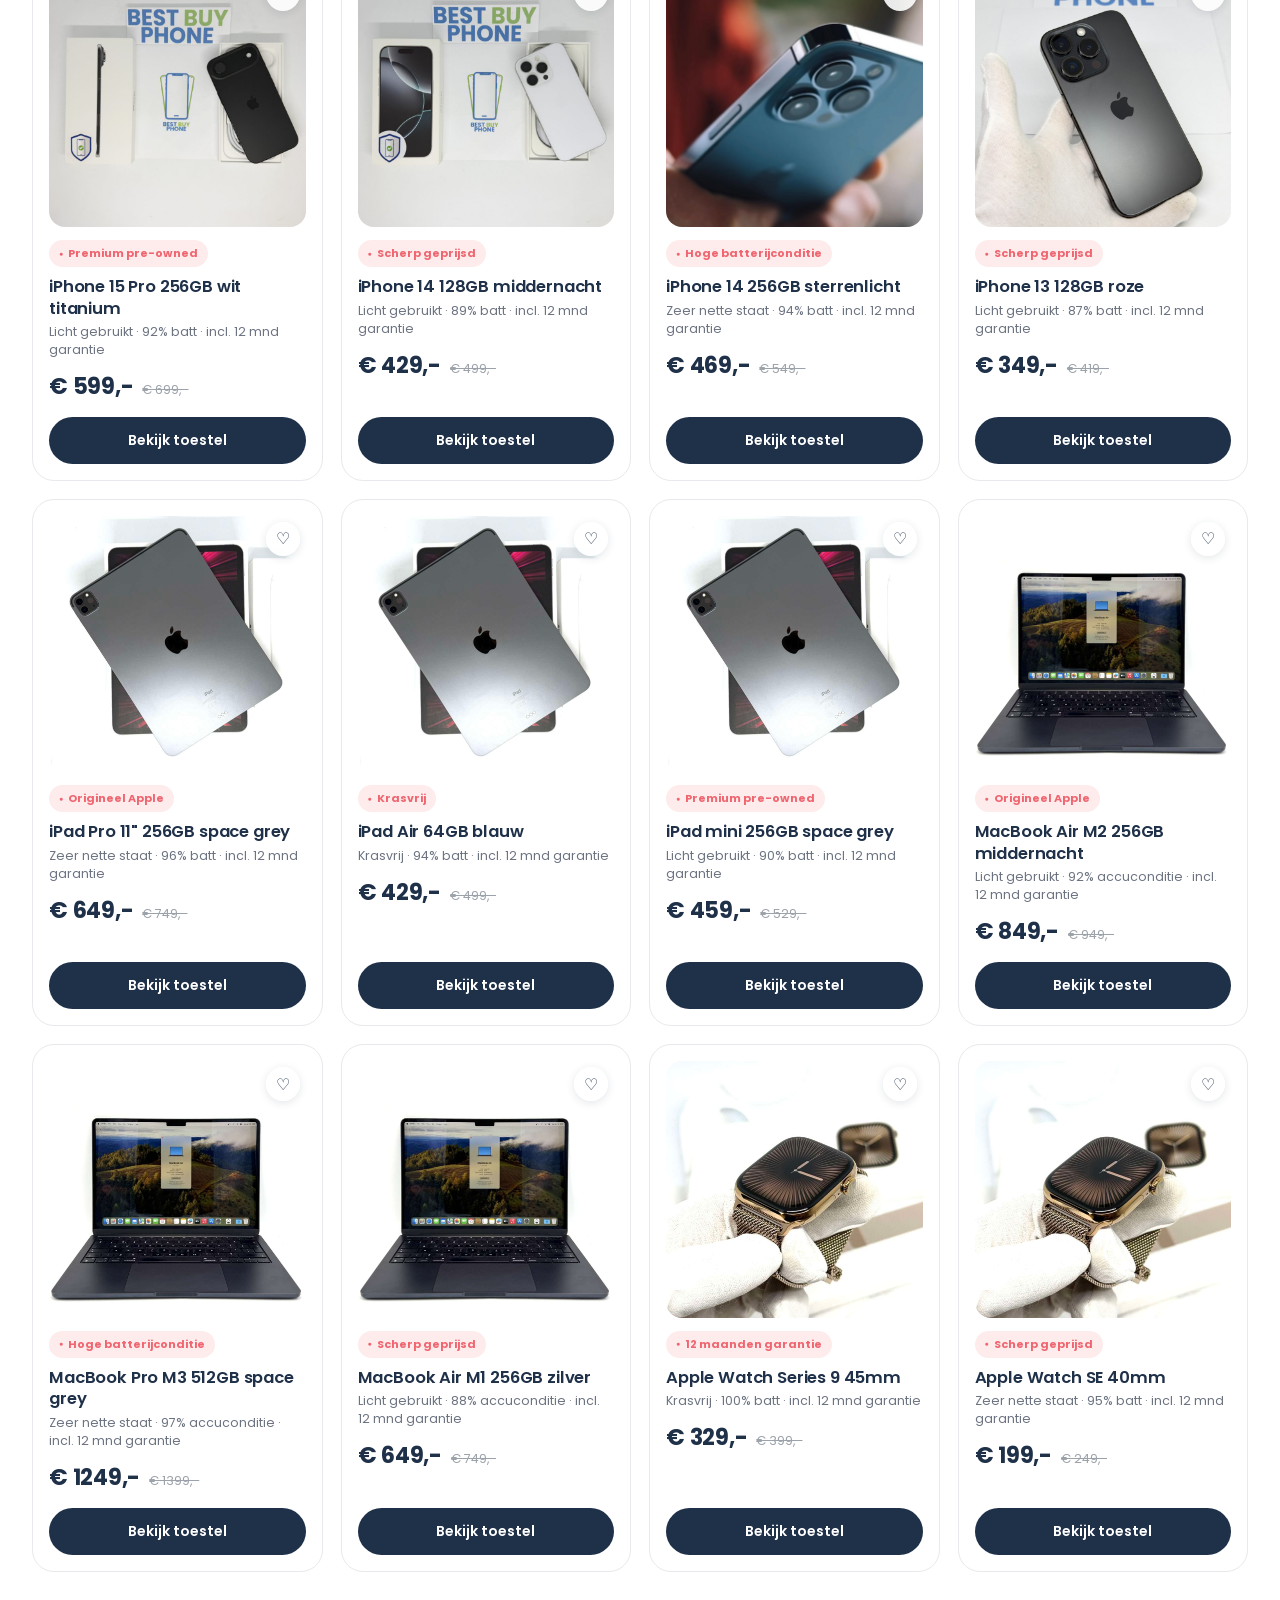
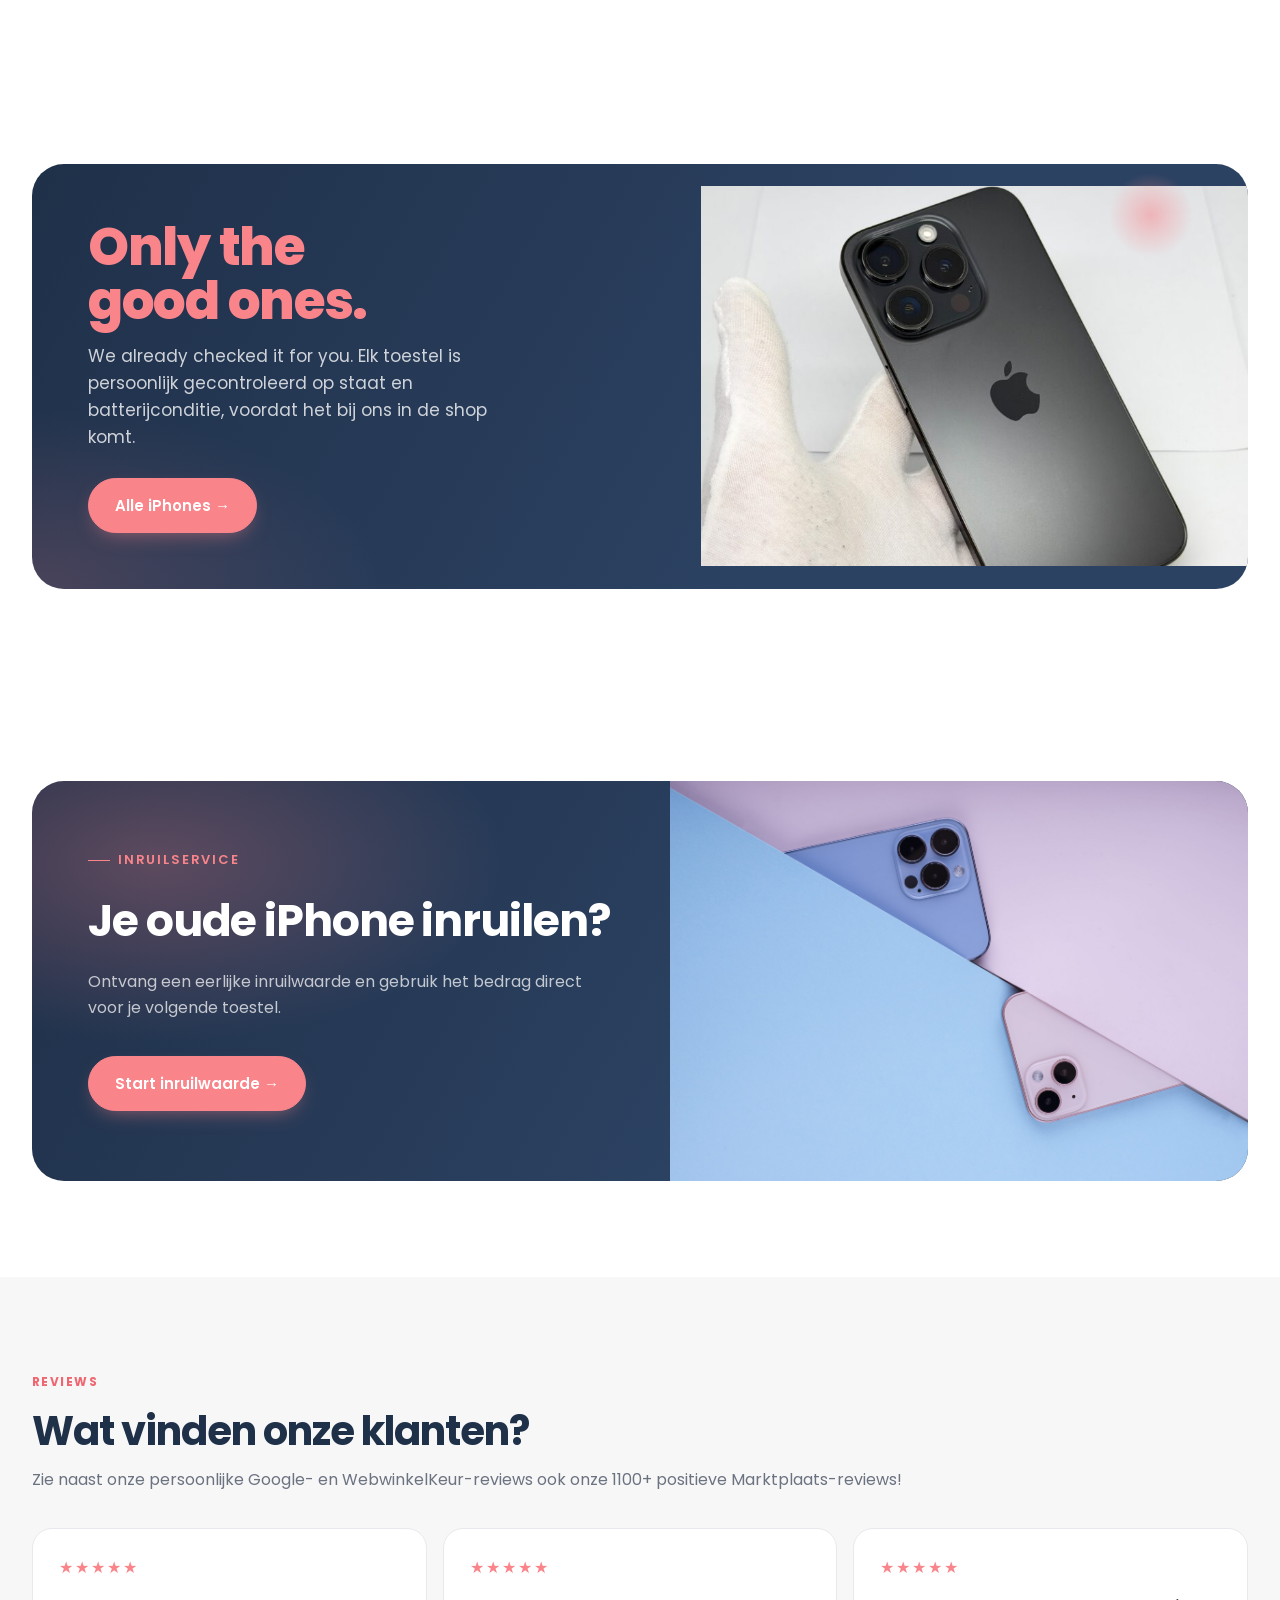
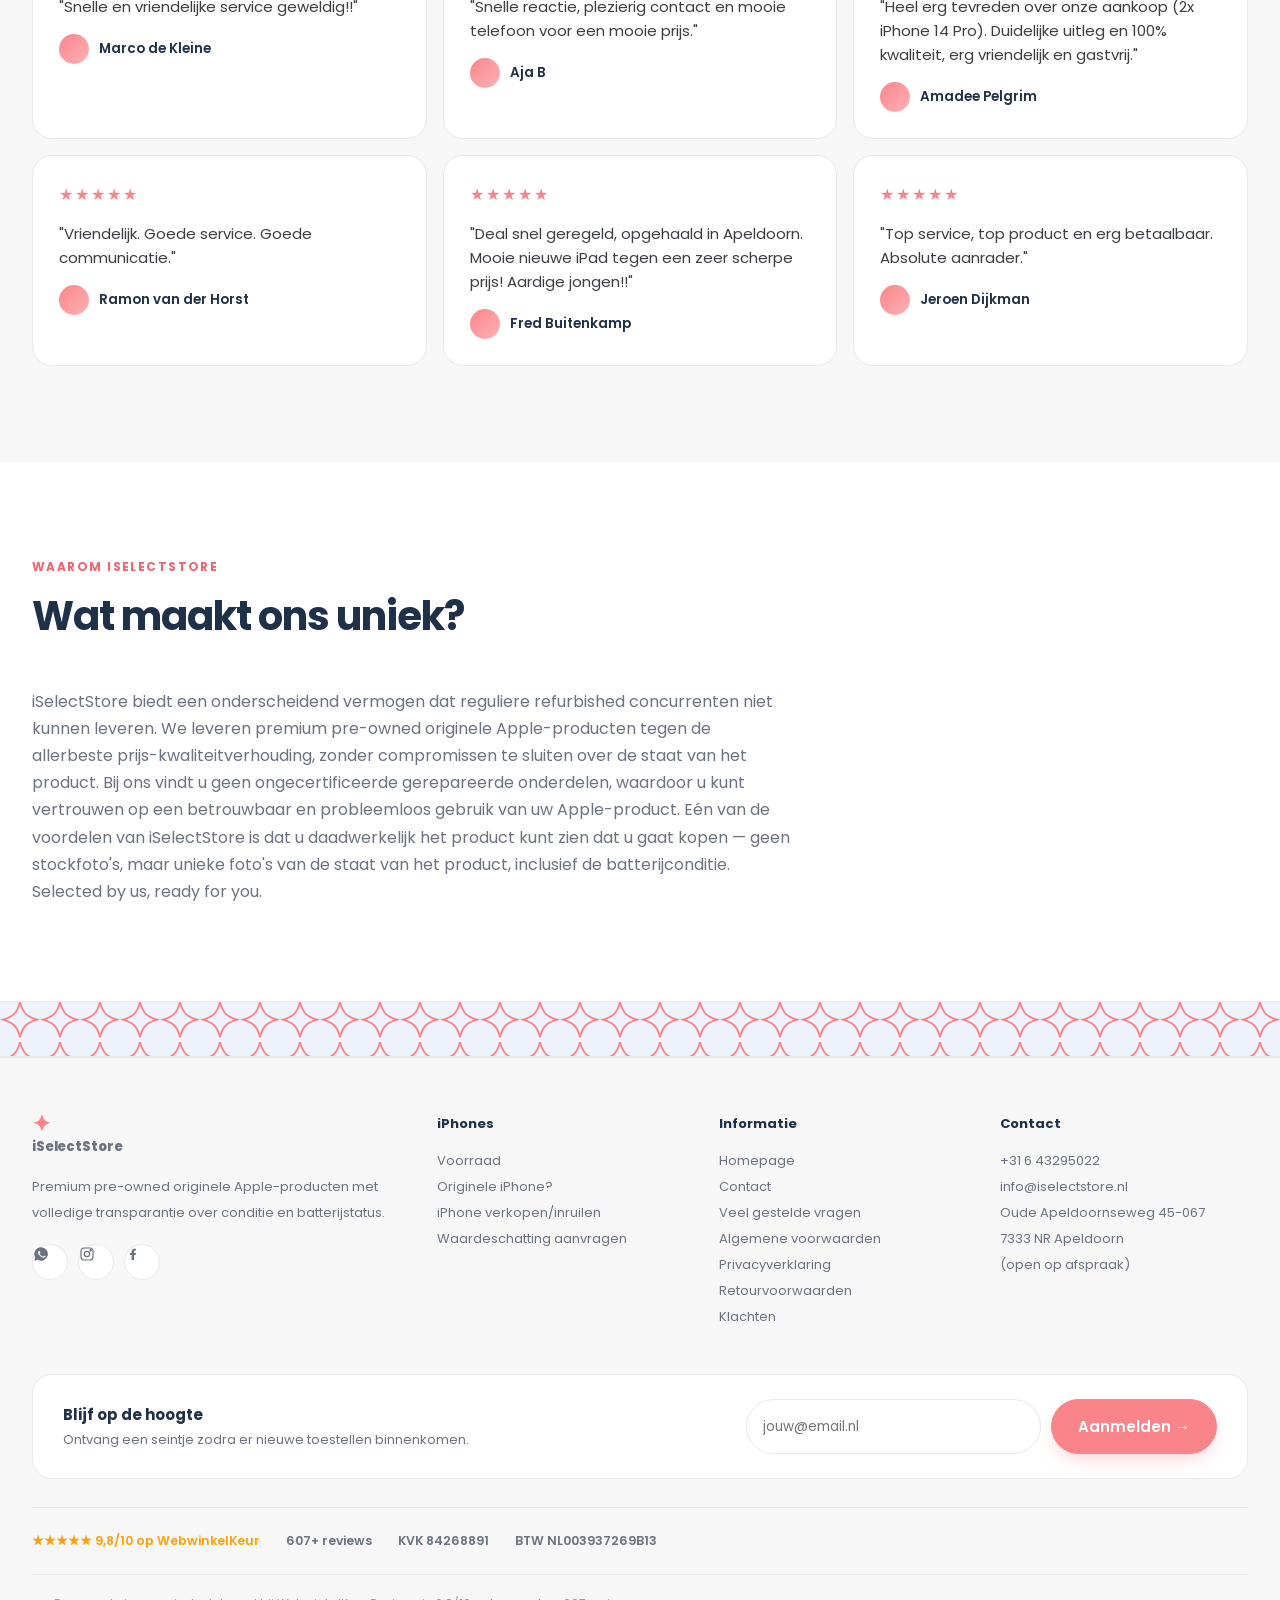
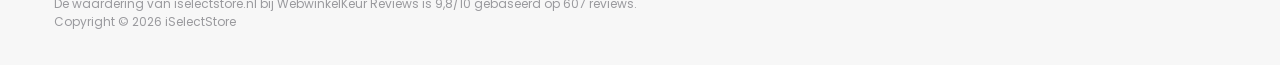
==== commit 9eef3cbe: "Wire up all nav/footer links to real pages (FAQ, Contact, Originele iPhone, trade-in trigger) and re" ====
--- a/index.html
+++ b/index.html
@@ -15,7 +15,7 @@
 
 <header id="siteHeader"><div class="nav">
   <a class="logo"><svg class="mark" viewBox="0 0 24 24"><path d="M12 0c.9 3.2 2 5.6 3.4 7.1C16.9 8.6 19.2 9.7 22.4 10.6c-3.2.9-5.5 2-7 3.5C13.9 15.6 12.8 18 12 21.1c-.8-3.1-1.9-5.5-3.4-7C7.1 12.6 4.8 11.5 1.6 10.6c3.2-.9 5.5-2 7-3.5C10.1 5.6 11.2 3.2 12 0z"/></svg>iSelectStore</a>
-  <nav class="links"><a href="index.html">Home</a><a href="shop.html">Voorraad</a><a>Originele iPhone?</a><a>Veel gestelde vragen</a><a>iPhone verkopen/inruilen</a><a>Contact</a></nav>
+  <nav class="links"><a href="index.html">Home</a><a href="shop.html">Voorraad</a><a href="originele-iphone.html">Originele iPhone?</a><a href="faq.html">Veel gestelde vragen</a><a class="js-tradein-trigger" href="#">iPhone verkopen/inruilen</a><a href="contact.html">Contact</a></nav>
   <div class="icons">
     <button class="ic" id="searchIcon" aria-label="Zoeken">🔍</button>
     <button class="ic" aria-label="Favorieten">♡</button>
@@ -25,7 +25,7 @@
 </div></header>
 
 <nav class="mnav" id="mnav">
-  <a href="index.html">Home</a><a href="shop.html">Voorraad</a><a>Originele iPhone?</a><a>Veel gestelde vragen</a><a>iPhone verkopen/inruilen</a><a>Contact</a>
+  <a href="index.html">Home</a><a href="shop.html">Voorraad</a><a href="originele-iphone.html">Originele iPhone?</a><a href="faq.html">Veel gestelde vragen</a><a class="js-tradein-trigger" href="#">iPhone verkopen/inruilen</a><a href="contact.html">Contact</a>
   <a class="btn primary">Bekijk voorraad →</a>
 </nav>
 
@@ -145,12 +145,32 @@
 
 <footer><div class="wrap">
   <div class="footer">
-    <div><a class="logo"><svg class="mark" viewBox="0 0 24 24"><path d="M12 0c.9 3.2 2 5.6 3.4 7.1C16.9 8.6 19.2 9.7 22.4 10.6c-3.2.9-5.5 2-7 3.5C13.9 15.6 12.8 18 12 21.1c-.8-3.1-1.9-5.5-3.4-7C7.1 12.6 4.8 11.5 1.6 10.6c3.2-.9 5.5-2 7-3.5C10.1 5.6 11.2 3.2 12 0z"/></svg>iSelectStore</a><p style="margin-top:14px">Premium pre-owned originele Apple-producten met volledige transparantie over conditie en batterijstatus.</p></div>
-    <div><h4>iPhones</h4><a href="shop.html">Voorraad</a><a>Originele iPhone?</a><a>iPhone verkopen/inruilen</a><a>Waardeschatting aanvragen</a></div>
-    <div><h4>Informatie</h4><a>BLOG</a><a>Homepage</a><a>Contact</a><a>Veel gestelde vragen</a><a>Algemene voorwaarden</a><a>Privacyverklaring</a><a>Retourvoorwaarden</a><a>Klachten</a></div>
+    <div class="footerBrand"><a class="logo" href="index.html"><svg class="mark" viewBox="0 0 24 24"><path d="M12 0c.9 3.2 2 5.6 3.4 7.1C16.9 8.6 19.2 9.7 22.4 10.6c-3.2.9-5.5 2-7 3.5C13.9 15.6 12.8 18 12 21.1c-.8-3.1-1.9-5.5-3.4-7C7.1 12.6 4.8 11.5 1.6 10.6c3.2-.9 5.5-2 7-3.5C10.1 5.6 11.2 3.2 12 0z"/></svg>iSelectStore</a>
+      <p style="margin-top:14px">Premium pre-owned originele Apple-producten met volledige transparantie over conditie en batterijstatus.</p>
+      <div class="socialRow">
+        <a class="socialIc" href="https://wa.me/31643295022" target="_blank" rel="noopener" aria-label="WhatsApp"><svg viewBox="0 0 24 24" fill="currentColor"><path d="M12 2a10 10 0 00-8.6 15L2 22l5.2-1.4A10 10 0 1012 2zm5.9 14.3c-.2.6-1.2 1.2-1.7 1.3-.4.1-1 .1-1.6-.1-.4-.1-.9-.3-1.5-.6-2.7-1.2-4.5-3.9-4.6-4.1-.1-.2-1.1-1.5-1.1-2.8 0-1.3.7-2 .9-2.2.2-.2.5-.3.7-.3h.5c.2 0 .4 0 .6.4.2.5.7 1.8.8 1.9.1.2.1.3 0 .5-.1.2-.1.3-.3.5l-.4.5c-.1.2-.3.3-.1.6.2.3.9 1.4 1.9 2.3 1.3 1.1 2.4 1.5 2.7 1.6.3.1.5.1.7-.1.2-.2.7-.8.9-1.1.2-.3.4-.2.6-.1.2.1 1.5.7 1.8.8.3.1.5.2.5.3.1.2.1.6-.1 1.2z"/></svg></a>
+        <a class="socialIc" href="#" aria-label="Instagram"><svg viewBox="0 0 24 24" fill="none" stroke="currentColor" stroke-width="1.8"><rect x="3" y="3" width="18" height="18" rx="5"/><circle cx="12" cy="12" r="4"/><circle cx="17.5" cy="6.5" r="1"/></svg></a>
+        <a class="socialIc" href="#" aria-label="Facebook"><svg viewBox="0 0 24 24" fill="currentColor"><path d="M13.5 21v-7.5H16l.4-3H13.5V8.4c0-.9.2-1.5 1.5-1.5H16.5V4.2C16.2 4.1 15.2 4 14 4c-2.4 0-4 1.5-4 4.1v2.4H7.5v3H10V21h3.5z"/></svg></a>
+      </div>
+    </div>
+    <div><h4>iPhones</h4><a href="shop.html">Voorraad</a><a href="originele-iphone.html">Originele iPhone?</a><a class="js-tradein-trigger" href="#">iPhone verkopen/inruilen</a><a class="js-tradein-trigger" href="#">Waardeschatting aanvragen</a></div>
+    <div><h4>Informatie</h4><a href="index.html">Homepage</a><a href="contact.html">Contact</a><a href="faq.html">Veel gestelde vragen</a><a href="#">Algemene voorwaarden</a><a href="#">Privacyverklaring</a><a href="#">Retourvoorwaarden</a><a href="#">Klachten</a></div>
     <div><h4>Contact</h4><p>+31 6 43295022</p><p>info@iselectstore.nl</p><p>Oude Apeldoornseweg 45-067<br>7333 NR Apeldoorn<br>(open op afspraak)</p></div>
   </div>
-  <div class="finePrint">De waardering van iselectstore.nl bij WebwinkelKeur Reviews is 9,8/10 gebaseerd op 607 reviews.<br>Copyright © 2026 iSelectStore · KVK 84268891 · BTW NL003937269B13</div>
+
+  <div class="newsletter">
+    <div><b>Blijf op de hoogte</b><p>Ontvang een seintje zodra er nieuwe toestellen binnenkomen.</p></div>
+    <form class="newsletterForm" id="newsletterForm">
+      <input type="email" placeholder="jouw@email.nl" required>
+      <button class="btn primary" type="submit">Aanmelden →</button>
+    </form>
+  </div>
+
+  <div class="footerBadges">
+    <span>★★★★★ 9,8/10 op WebwinkelKeur</span><span>607+ reviews</span><span>KVK 84268891</span><span>BTW NL003937269B13</span>
+  </div>
+
+  <div class="finePrint">De waardering van iselectstore.nl bij WebwinkelKeur Reviews is 9,8/10 gebaseerd op 607 reviews.<br>Copyright © 2026 iSelectStore</div>
 </div></footer>
 
 <script src="products.js"></script>
--- a/styles.css
+++ b/styles.css
@@ -160,7 +160,32 @@
 .footer h4{margin:0 0 14px;font-size:13px;font-weight:700;color:var(--navy)}
 .footer p,.footer a{display:block;color:var(--muted);font-size:13px;line-height:2;margin:0;transition:color .2s}
 .footer a:hover{color:var(--navy)}
-.finePrint{max-width:var(--max);margin:34px auto 0;padding:20px 22px 0;border-top:1px solid var(--line);color:#9a9a9e;font-size:12px}
+.footer a.js-tradein-trigger{cursor:pointer}
+
+.socialRow{display:flex;gap:10px;margin-top:18px}
+.socialIc{width:36px;height:36px;border-radius:50%;background:#fff;border:1px solid var(--line);display:grid;place-items:center;color:var(--navy);transition:background .2s,color .2s,transform .2s}
+.socialIc svg{width:16px;height:16px}
+.socialIc:hover{background:var(--coral);color:#fff;border-color:var(--coral);transform:translateY(-3px)}
+
+.newsletter{display:flex;justify-content:space-between;align-items:center;gap:24px;flex-wrap:wrap;background:#fff;border:1px solid var(--line);border-radius:20px;padding:24px 30px;margin-top:44px}
+.newsletter b{color:var(--navy);font-size:15px;display:block;margin-bottom:4px}
+.newsletter p{color:var(--muted);font-size:13px;margin:0}
+.newsletterForm{display:flex;gap:10px}
+.newsletterForm input{padding:12px 16px;border:1.5px solid var(--line);border-radius:980px;font-family:inherit;font-size:13.5px;min-width:220px}
+.newsletterForm input:focus{outline:none;border-color:var(--coral)}
+.newsletterDone{color:var(--coral-ink);font-weight:600;font-size:14px}
+
+.footerBadges{display:flex;flex-wrap:wrap;gap:10px 26px;margin-top:28px;padding-top:24px;border-top:1px solid var(--line);color:var(--muted);font-size:12.5px;font-weight:600}
+.footerBadges span:first-child{color:#ff9f0a}
+
+.finePrint{max-width:var(--max);margin:24px auto 0;padding:20px 22px 0;border-top:1px solid var(--line);color:#9a9a9e;font-size:12px}
+
+@media(max-width:900px){ .footerBrand{grid-column:1/-1} }
+@media(max-width:640px){
+ .newsletter{flex-direction:column;align-items:stretch;text-align:center}
+ .newsletterForm{flex-direction:column}
+ .newsletterForm input{min-width:0}
+}
 
 /* Product detail page */
 .breadcrumb{display:flex;gap:8px;align-items:center;font-size:13px;color:var(--muted);margin-bottom:28px;flex-wrap:wrap}
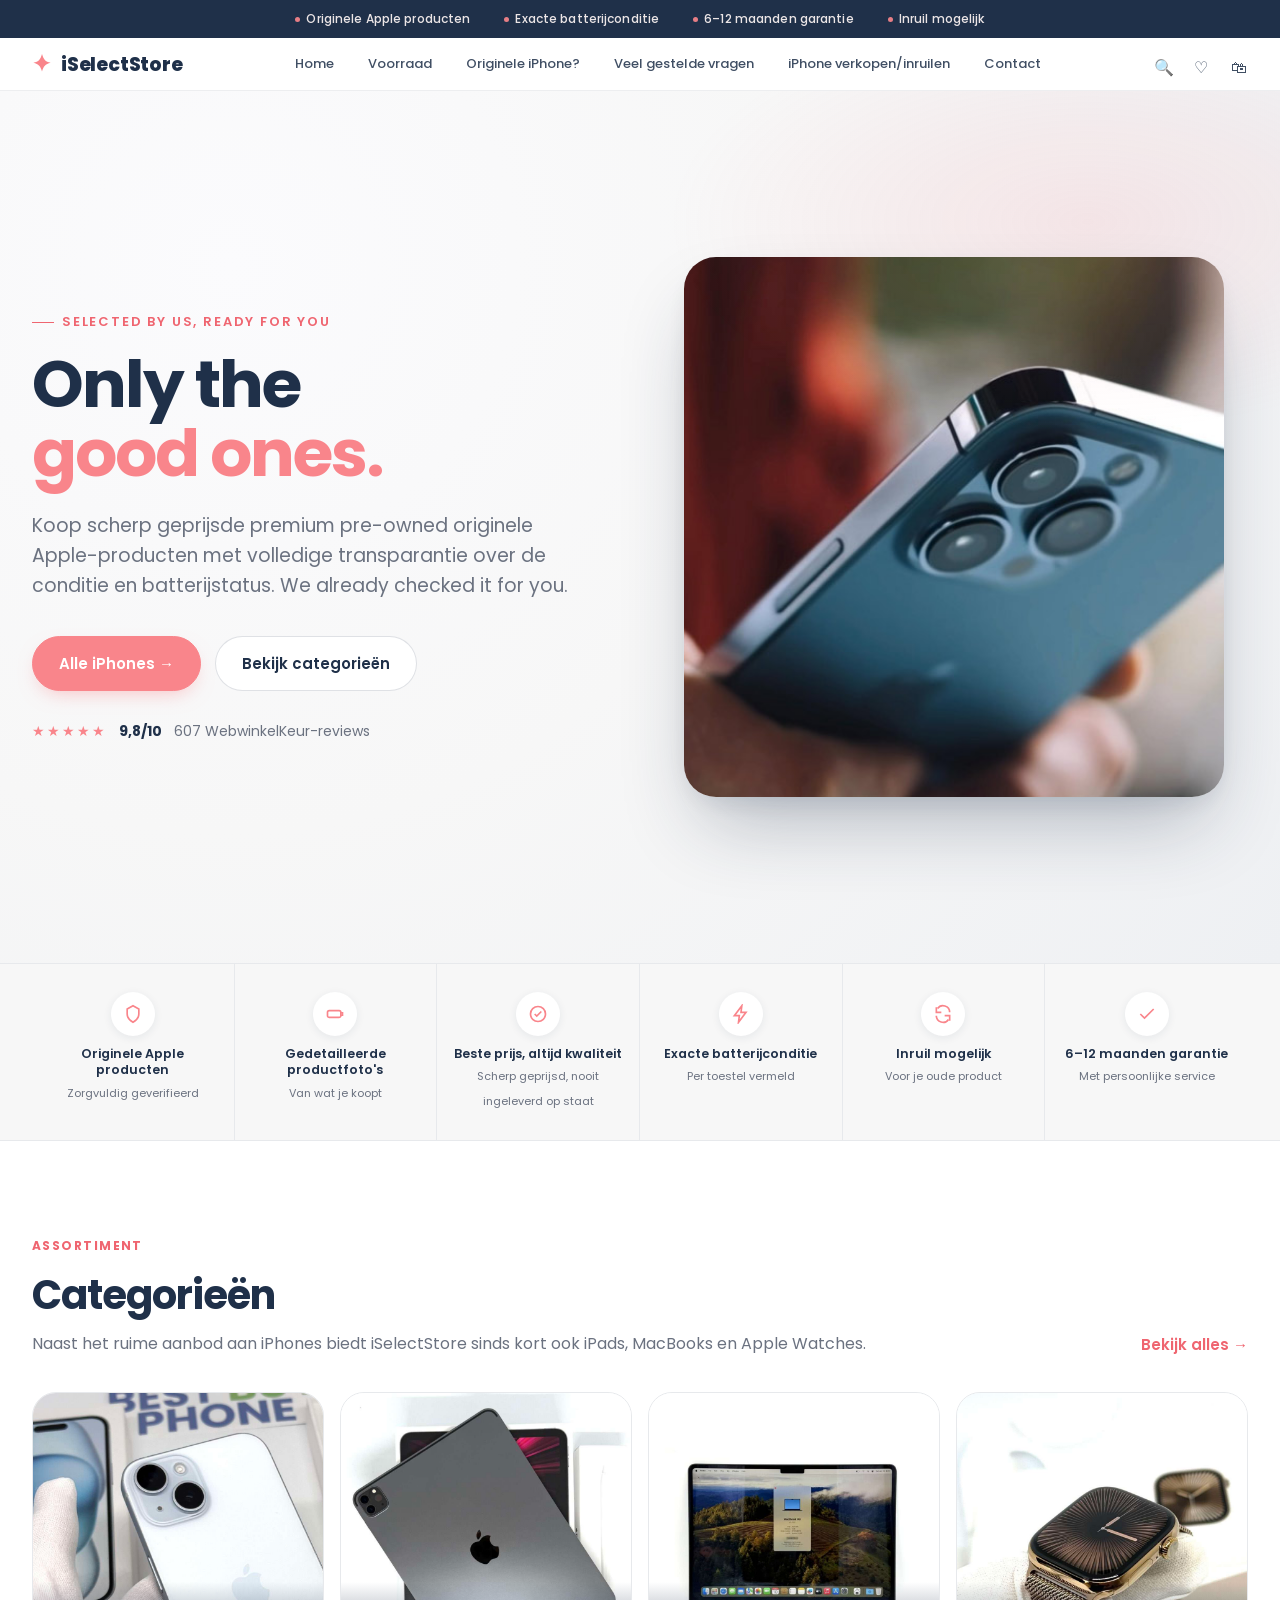
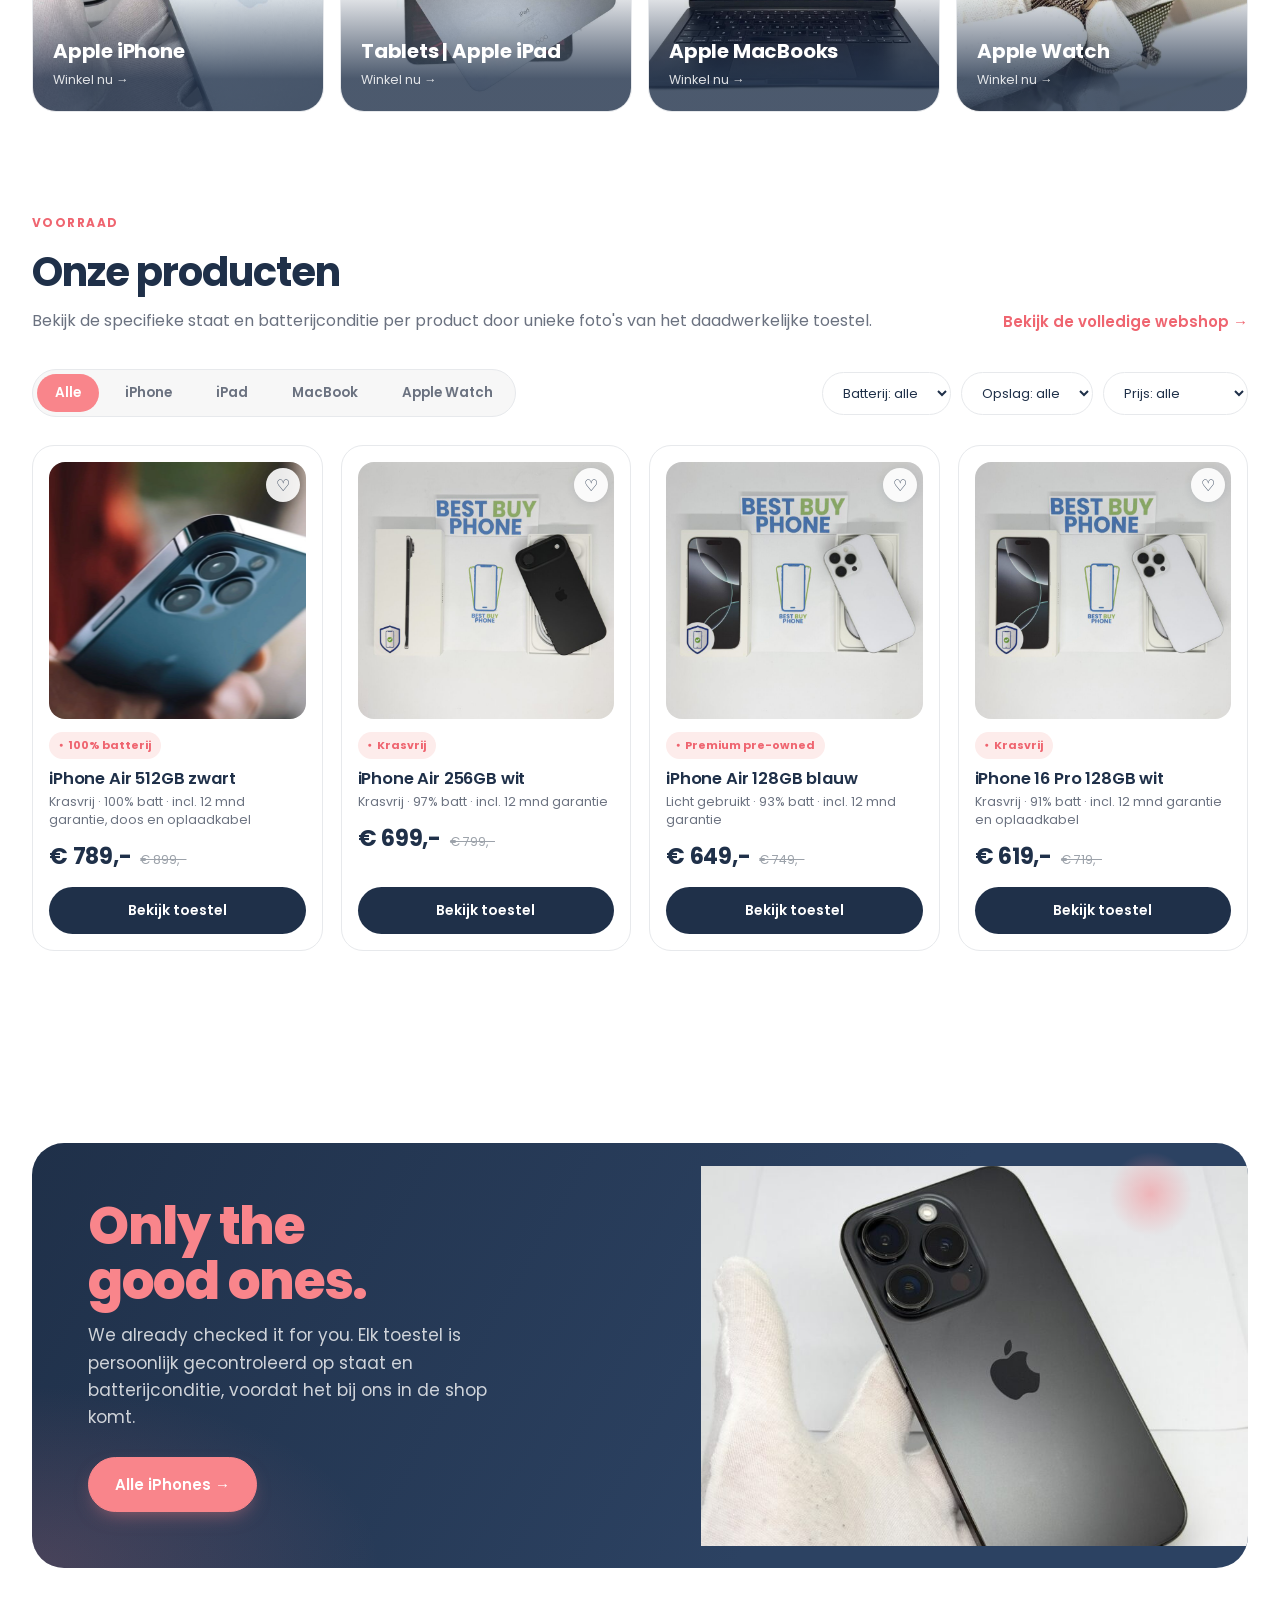
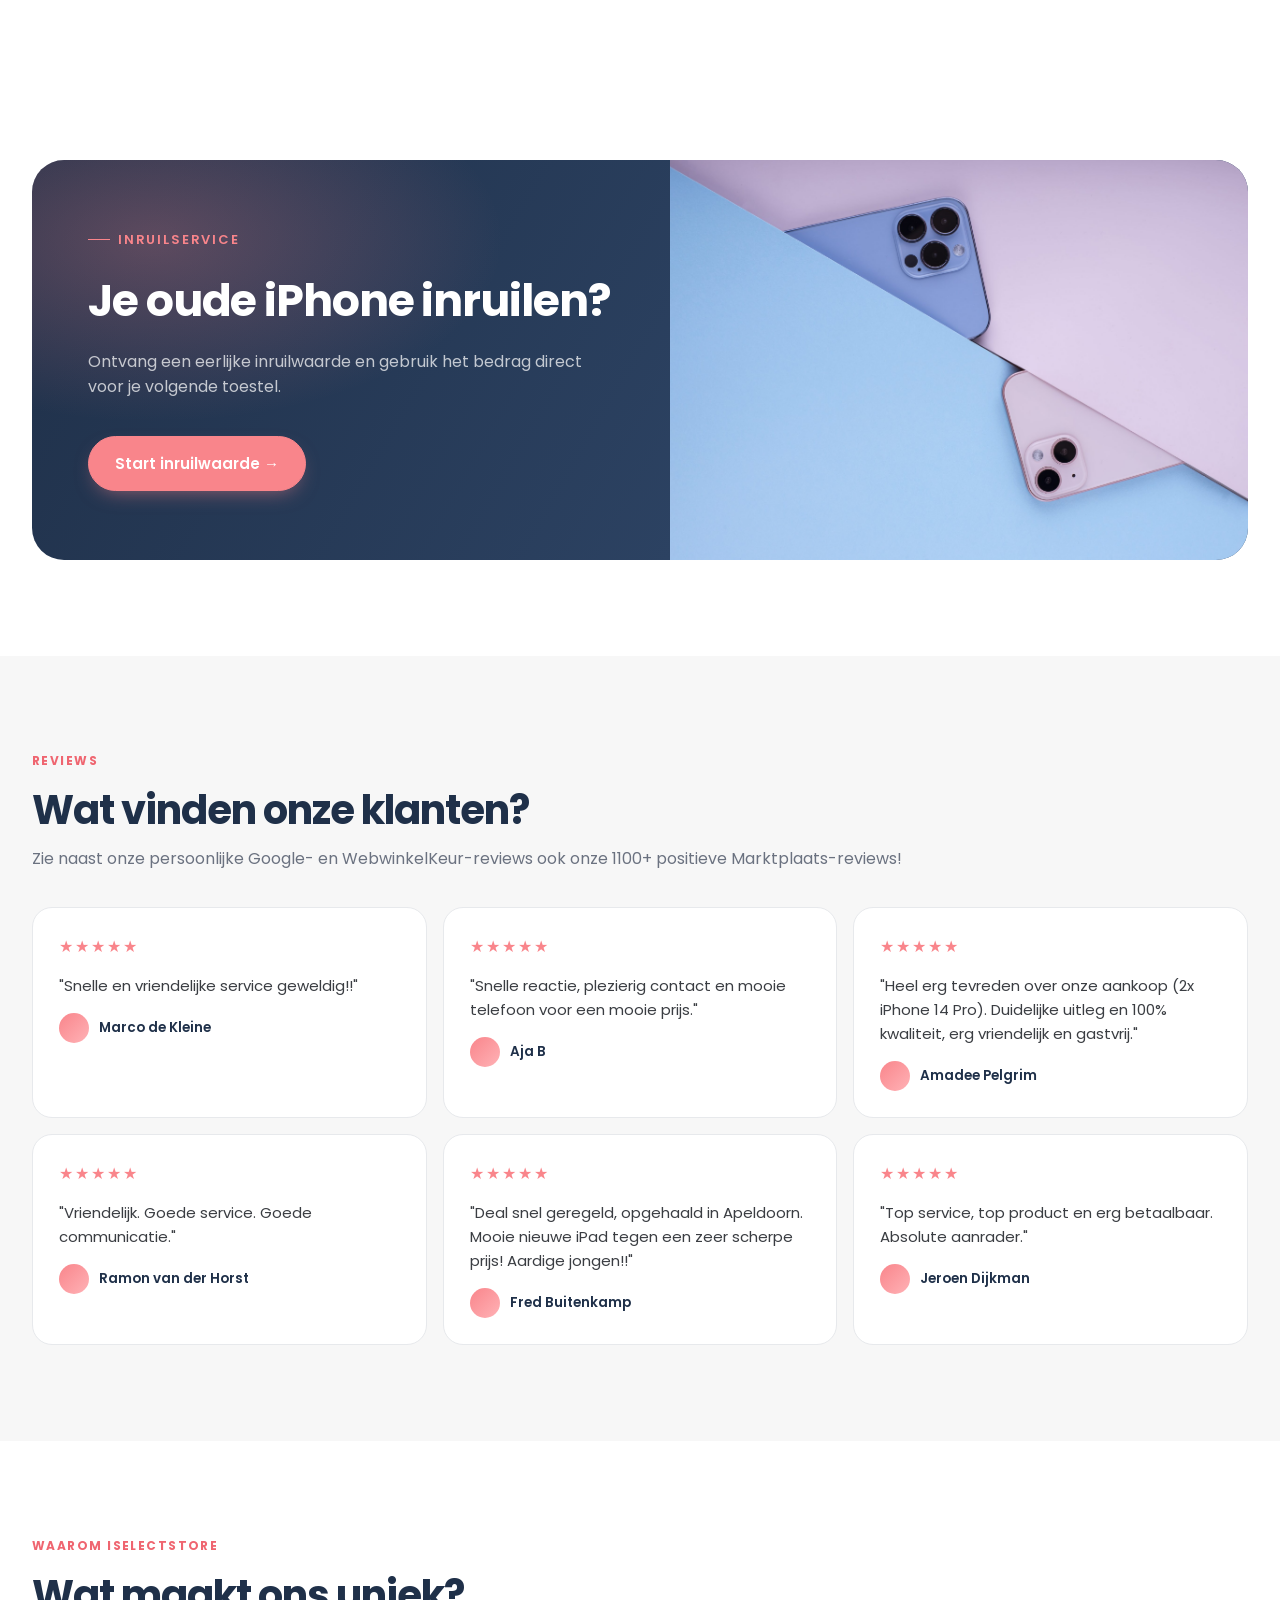
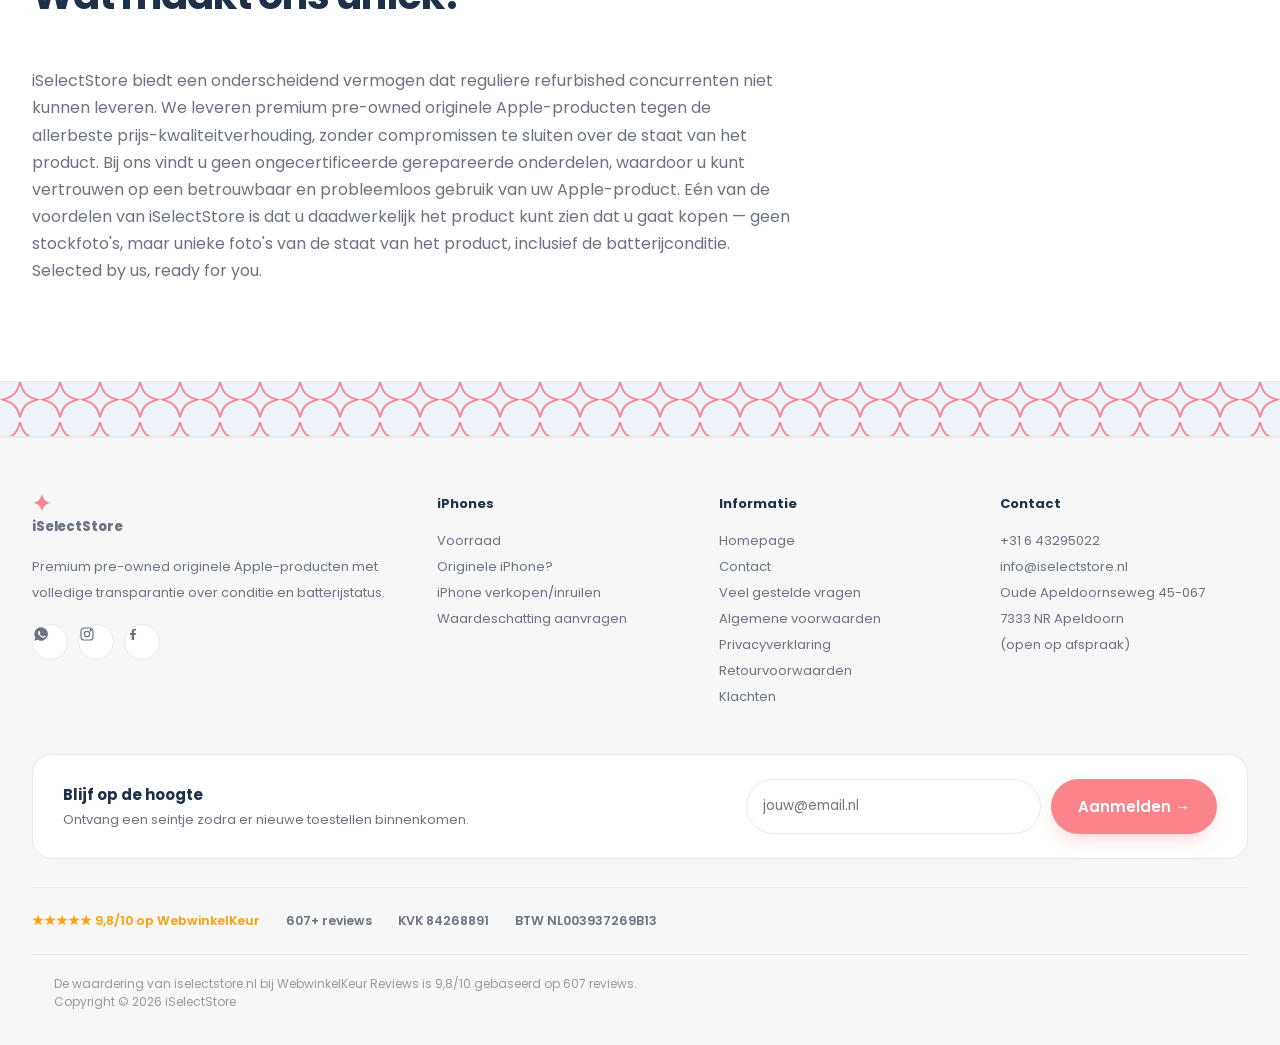
==== commit 02ad46ea: "Limit homepage product teaser to 4 items and remove the search bar there (full search/filtering live" ====
--- a/index.html
+++ b/index.html
@@ -73,7 +73,6 @@
       <span class="tab" data-cat="Apple Watch">Apple Watch</span>
     </div>
     <div class="filterControls">
-      <input type="search" id="searchInput" placeholder="Zoek een toestel…">
       <select id="batteryFilter">
         <option value="0">Batterij: alle</option>
         <option value="95">95%+</option>
@@ -179,15 +178,14 @@
 <script src="tradein.js"></script>
 <script>
 var activeCat='Alle';
+var HOME_LIMIT=4;
 function applyFilters(){
-  var q=document.getElementById('searchInput').value.trim().toLowerCase();
   var minBattery=parseInt(document.getElementById('batteryFilter').value||0,10);
   var storage=document.getElementById('storageFilter').value;
   var priceRange=document.getElementById('priceFilter').value;
 
   var list=window.PRODUCTS.filter(function(p){
     if(activeCat!=='Alle' && p.category!==activeCat) return false;
-    if(q && p.title.toLowerCase().indexOf(q)===-1) return false;
     if(minBattery && p.battery<minBattery) return false;
     if(storage && String(p.storage)!==storage) return false;
     if(priceRange){
@@ -195,7 +193,7 @@
       if(p.price<parts[0] || p.price>parts[1]) return false;
     }
     return true;
-  });
+  }).slice(0,HOME_LIMIT);
 
   var grid=document.getElementById('productGrid');
   var noRes=document.getElementById('noResults');
@@ -217,14 +215,11 @@
     applyFilters();
   });
 });
-['searchInput'].forEach(function(id){ document.getElementById(id).addEventListener('input',applyFilters); });
 ['batteryFilter','storageFilter','priceFilter'].forEach(function(id){ document.getElementById(id).addEventListener('change',applyFilters); });
 applyFilters();
 
 document.getElementById('searchIcon').addEventListener('click',function(){
-  var input=document.getElementById('searchInput');
-  document.getElementById('producten').scrollIntoView({behavior:'smooth',block:'start'});
-  setTimeout(function(){ input.focus(); },400);
+  window.location.href='shop.html';
 });
 </script>
 </body>
--- a/styles.css
+++ b/styles.css
@@ -4,7 +4,7 @@
   --max:1260px;--ease:cubic-bezier(.22,1,.36,1);--header-h:52px
 }
 *{box-sizing:border-box;-webkit-tap-highlight-color:transparent}
-html{scroll-behavior:smooth}
+html{scroll-behavior:smooth;overflow-x:hidden;max-width:100%}
 body{margin:0;font-family:'Poppins',-apple-system,BlinkMacSystemFont,"Helvetica Neue",Arial,sans-serif;color:var(--ink);background:#fff;-webkit-font-smoothing:antialiased;text-rendering:optimizeLegibility;overflow-x:hidden}
 body.locked{overflow:hidden}
 a{text-decoration:none;color:inherit}
@@ -272,6 +272,7 @@
 
 /* Cart & checkout */
 .cartLayout{display:grid;grid-template-columns:1fr 360px;gap:40px;align-items:start}
+.cartLayout>*{min-width:0}
 .cartItem{display:flex;gap:16px;padding:18px 0;border-bottom:1px solid var(--line)}
 .cartItem img{width:96px;height:96px;border-radius:14px;object-fit:cover;flex:none;background:var(--soft)}
 .cartItem .info{flex:1;display:flex;flex-direction:column}
@@ -341,6 +342,7 @@
 .shopHero .breadcrumb a:hover{color:#fff}
 
 .shopLayout{display:grid;grid-template-columns:260px 1fr;gap:36px;align-items:start}
+.shopMain{min-width:0}
 .filterSidebar{border:1px solid var(--line);border-radius:20px;padding:24px;position:sticky;top:calc(var(--header-h) + 24px);background:#fff}
 .filterSidebar h4{font-size:12px;color:var(--navy);margin:0 0 14px;font-weight:700;text-transform:uppercase;letter-spacing:.07em}
 .filterGroup{margin-bottom:24px;padding-bottom:24px;border-bottom:1px solid var(--line)}
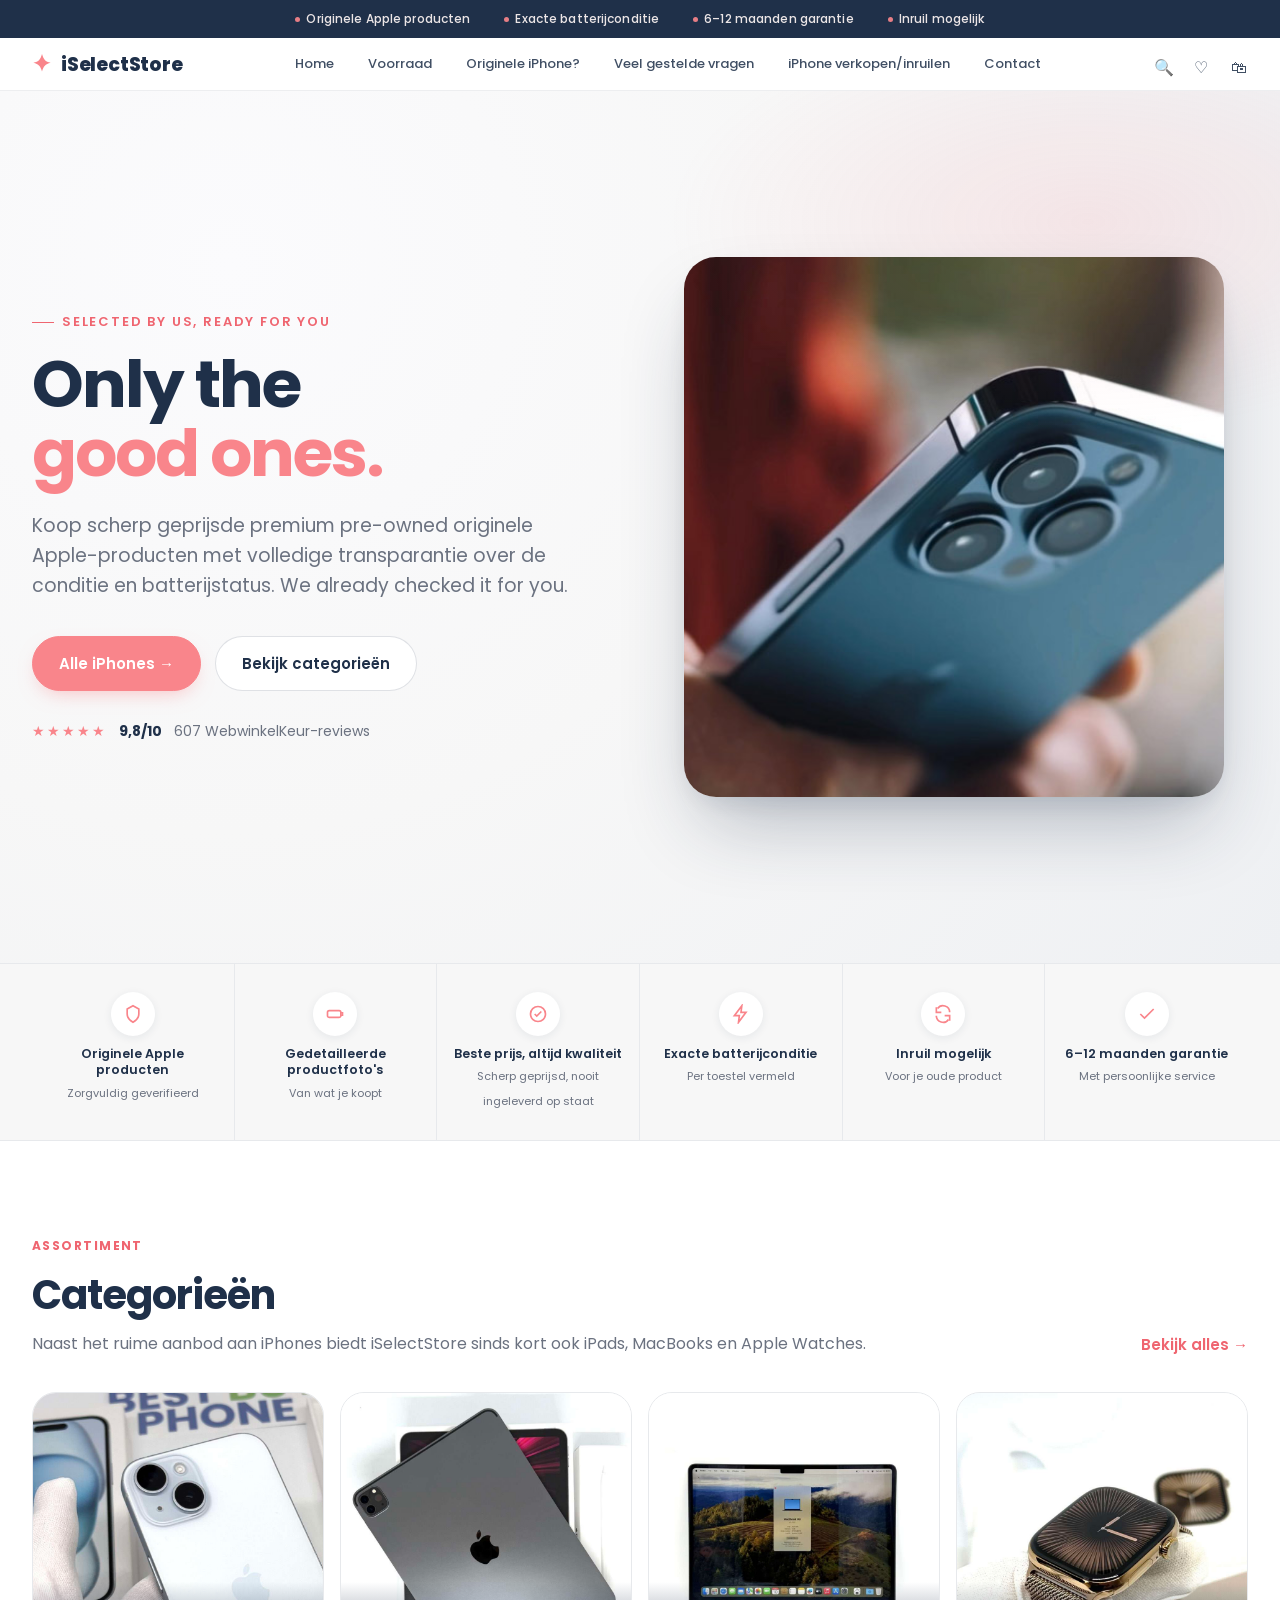
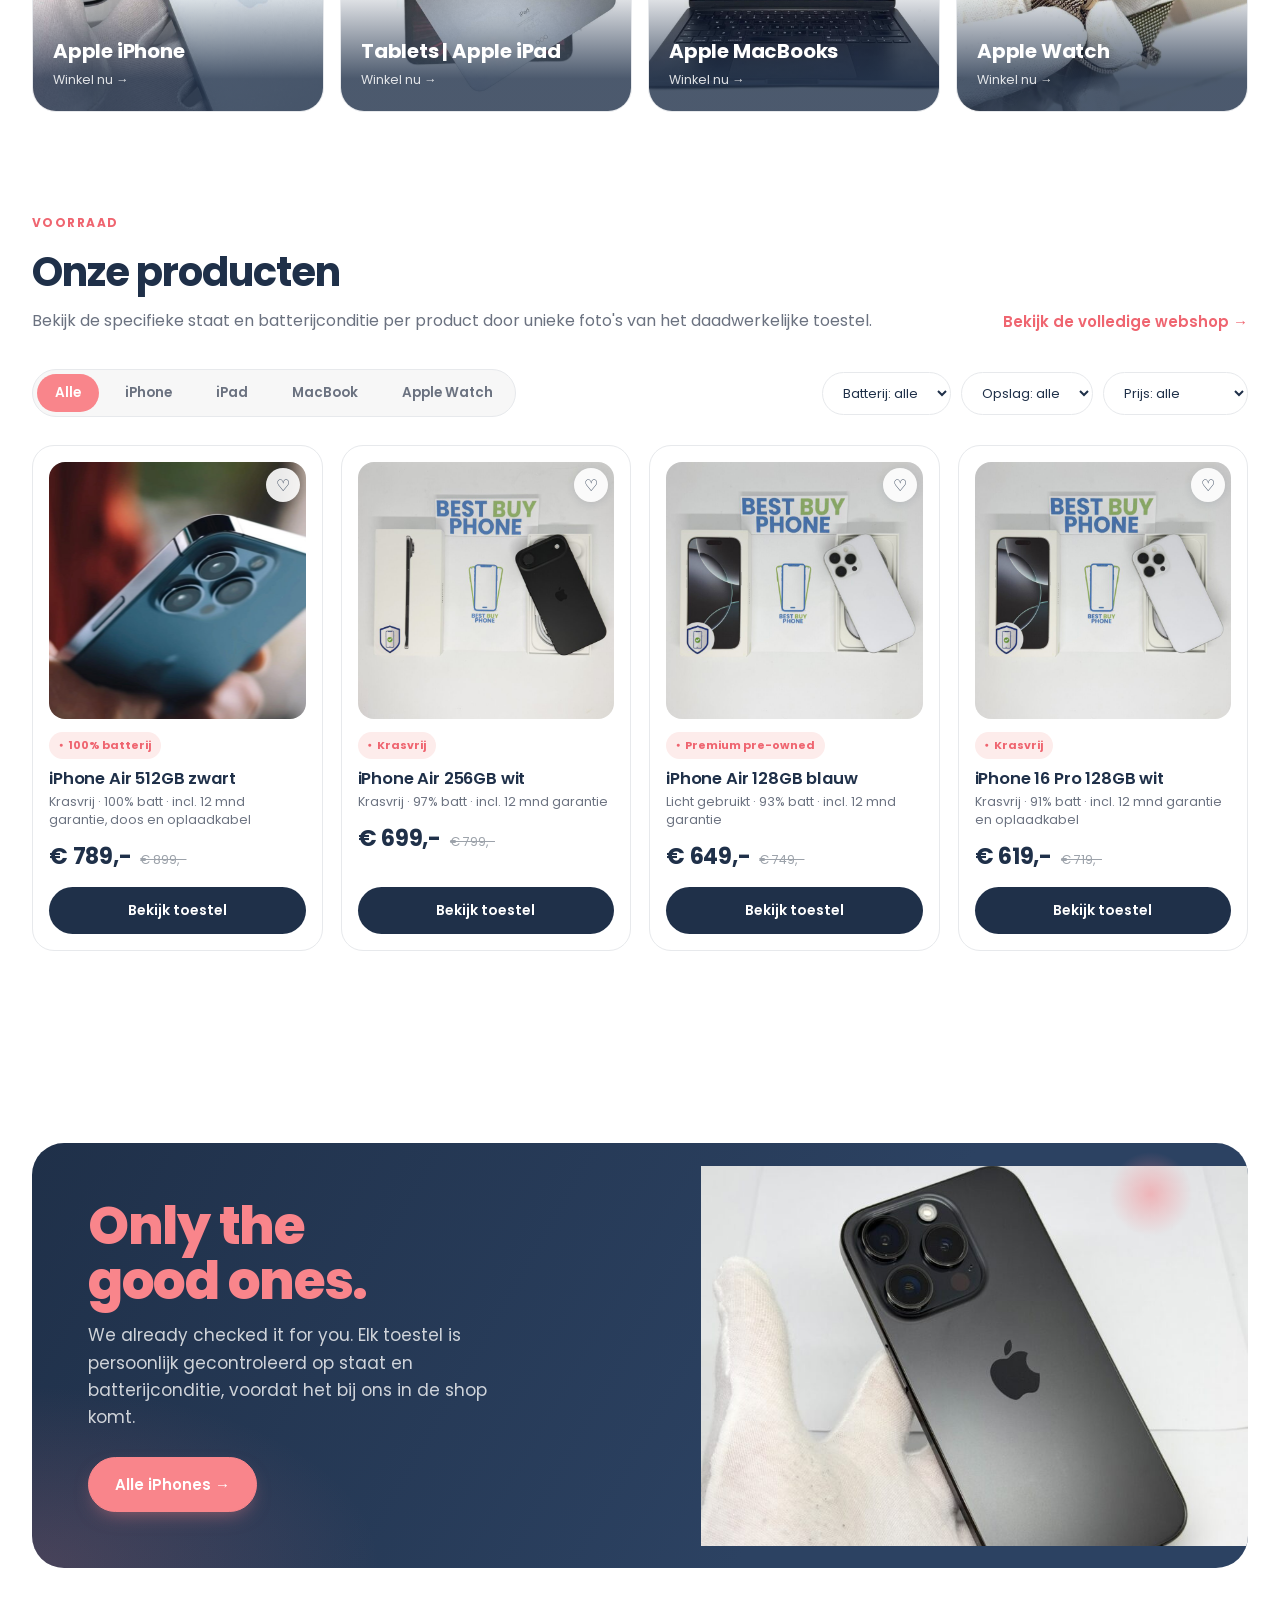
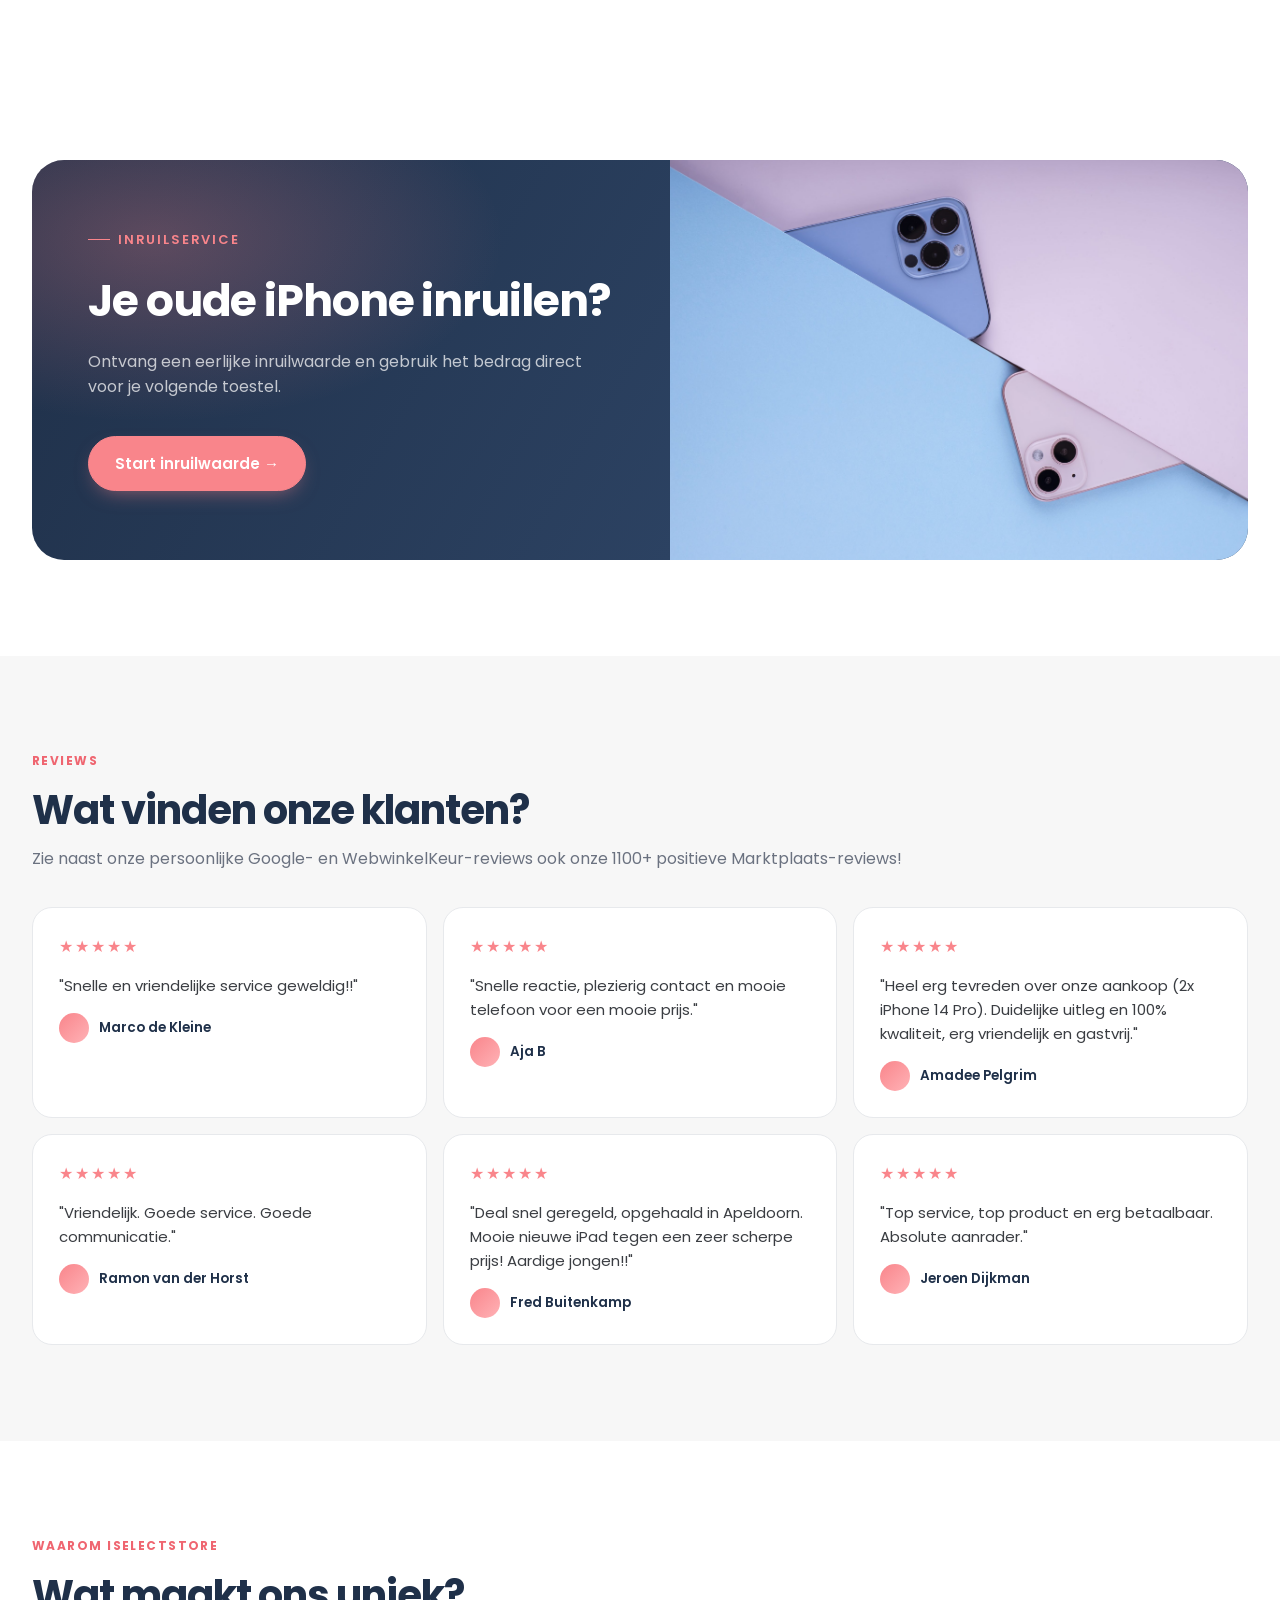
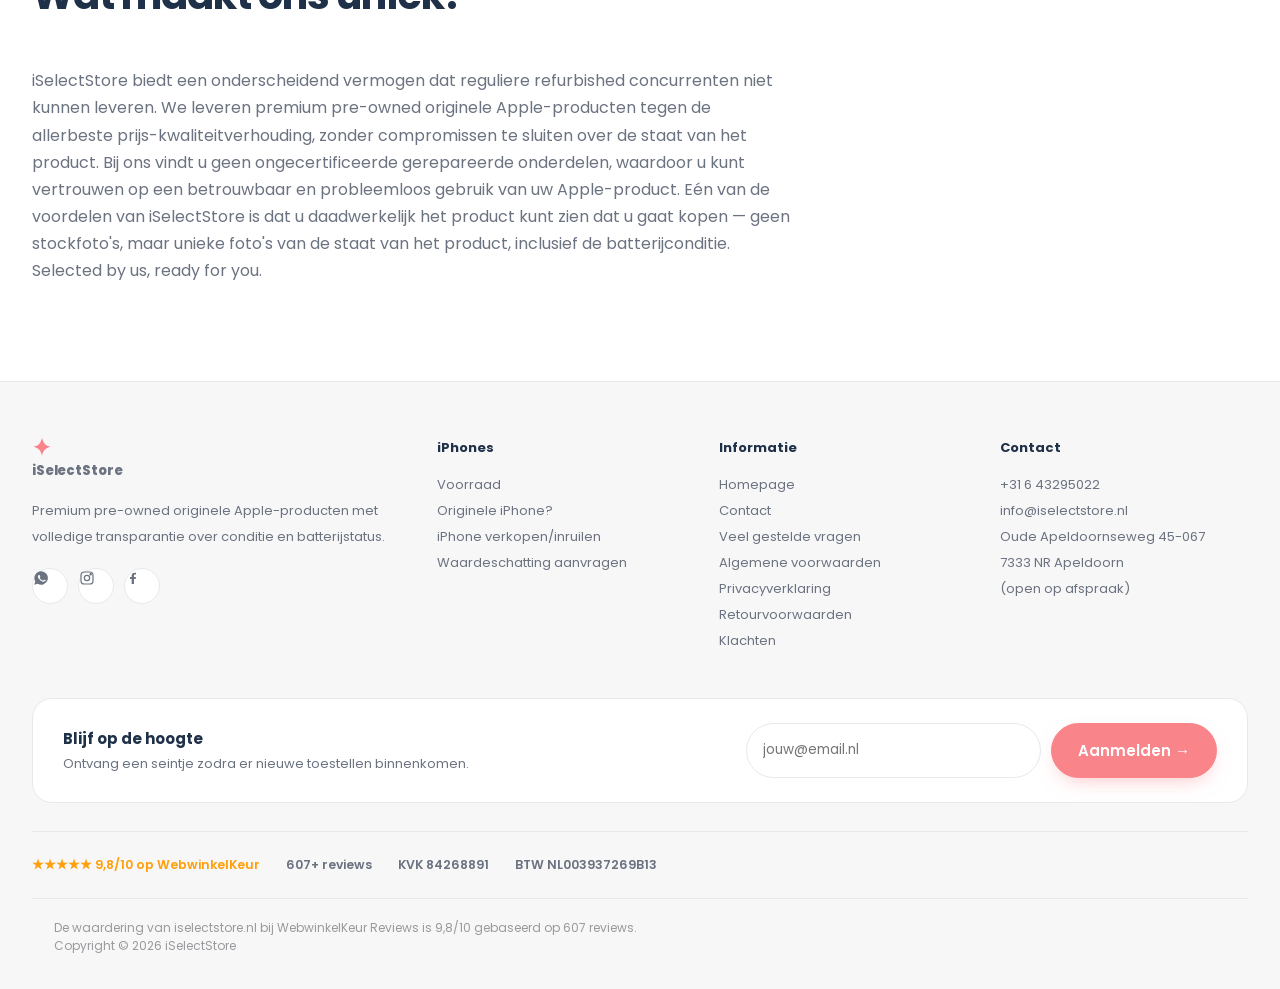
==== commit fc1ec07f: "Remove the asterisk pattern band banner above the footer on every page (looked odd on mobile)" ====
--- a/index.html
+++ b/index.html
@@ -140,7 +140,6 @@
 </div></section>
 </main>
 
-<div class="patternBand"></div>
 
 <footer><div class="wrap">
   <div class="footer">
--- a/styles.css
+++ b/styles.css
@@ -17,10 +17,6 @@
 
 .mark{flex:none;display:block}
 .mark path{fill:var(--coral)}
-
-.patternBand{height:56px;background-color:#eef3fb;border-top:1px solid var(--line);border-bottom:1px solid var(--line);
-  background-image:url("data:image/svg+xml,%3Csvg xmlns='http://www.w3.org/2000/svg' width='40' height='40' viewBox='0 0 24 24'%3E%3Cpath d='M12 0c.9 3.2 2 5.6 3.4 7.1C16.9 8.6 19.2 9.7 22.4 10.6c-3.2.9-5.5 2-7 3.5C13.9 15.6 12.8 18 12 21.1c-.8-3.1-1.9-5.5-3.4-7C7.1 12.6 4.8 11.5 1.6 10.6c3.2-.9 5.5-2 7-3.5C10.1 5.6 11.2 3.2 12 0z' fill='none' stroke='%23f9858b' stroke-width='1.1'/%3E%3C/svg%3E");
-  background-repeat:repeat;background-size:40px 40px}
 
 .top{background:var(--navy);color:#fdf5f4;font-size:12px;overflow:hidden;letter-spacing:.01em;position:relative}
 .topin{max-width:var(--max);margin:auto;padding:10px 18px;display:flex;gap:34px;justify-content:center;font-weight:500;white-space:nowrap;overflow-x:auto;scrollbar-width:none}
@@ -415,5 +411,4 @@
  .buyRow{flex-direction:column}.buyRow .qty{align-self:flex-start}
  .mobileBuy{display:flex}
  .pdp{padding-bottom:76px}
- .patternBand{height:44px;background-size:32px 32px}
 }
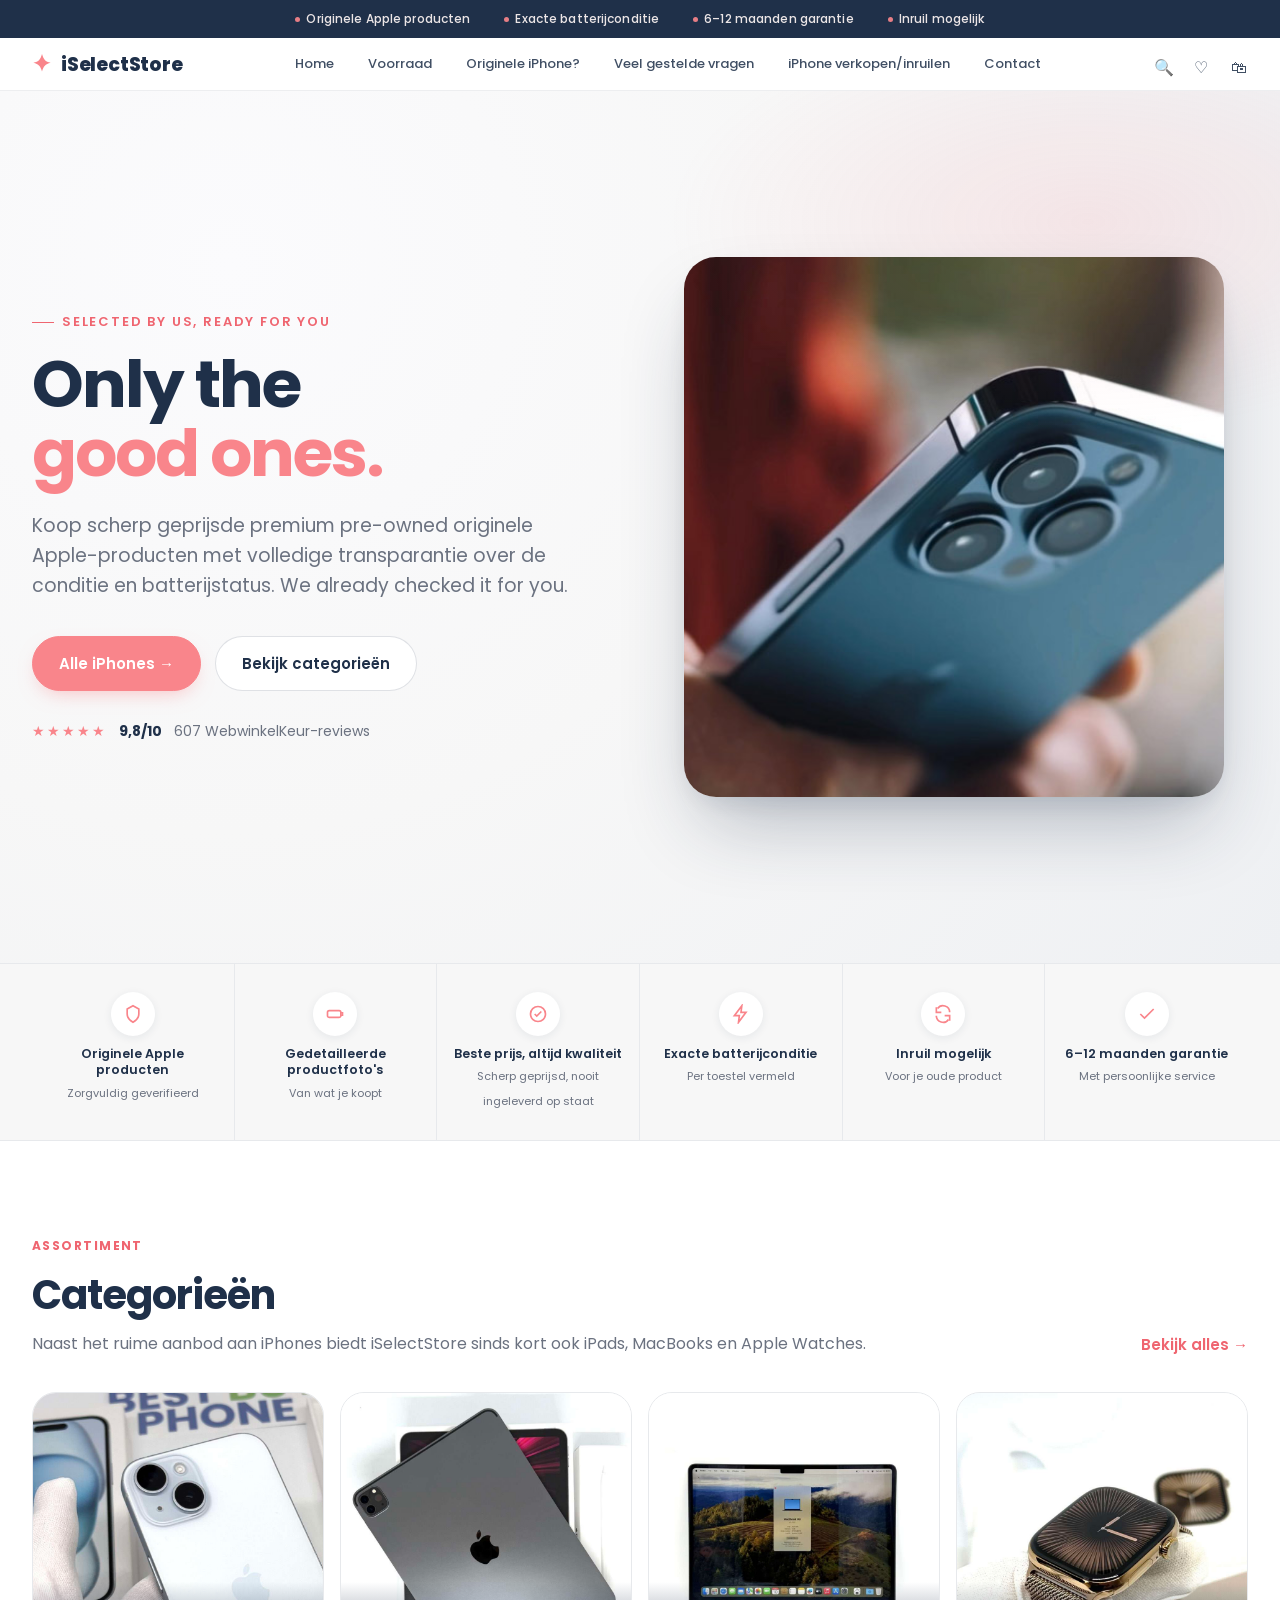
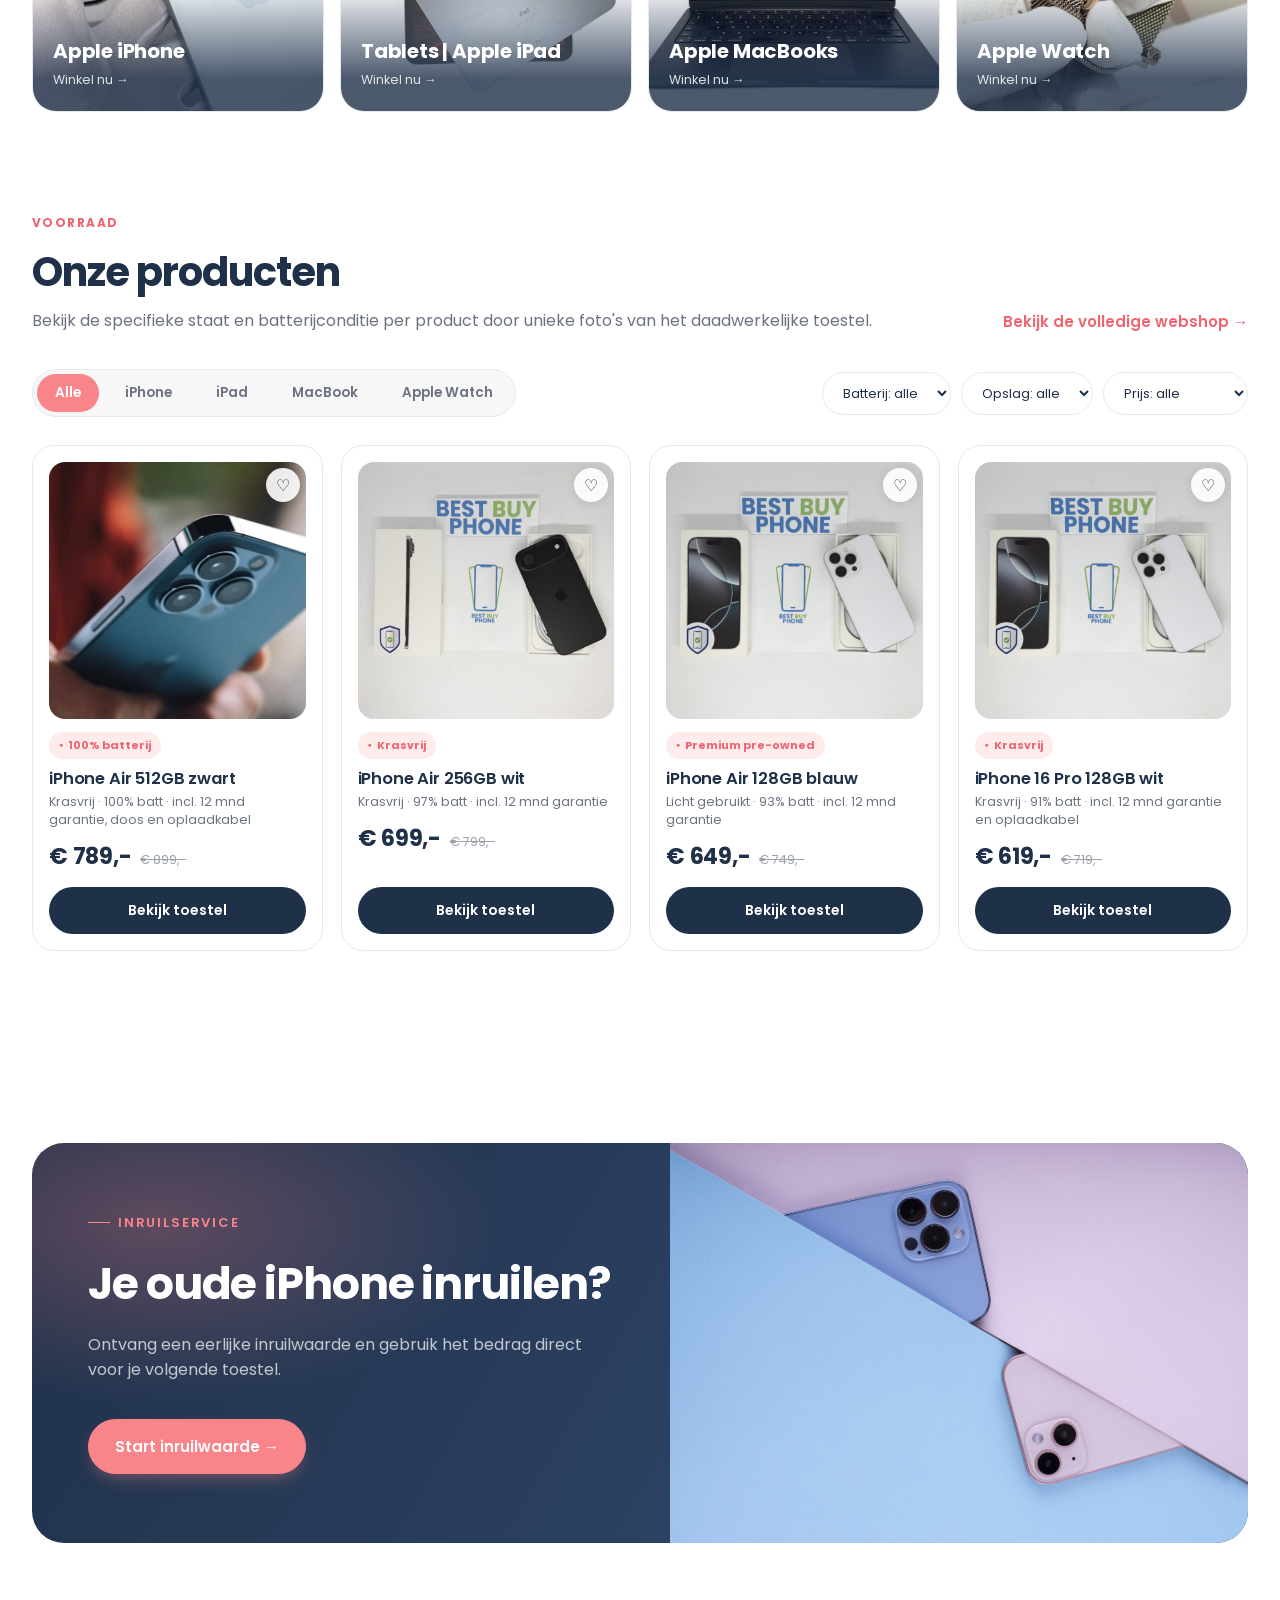
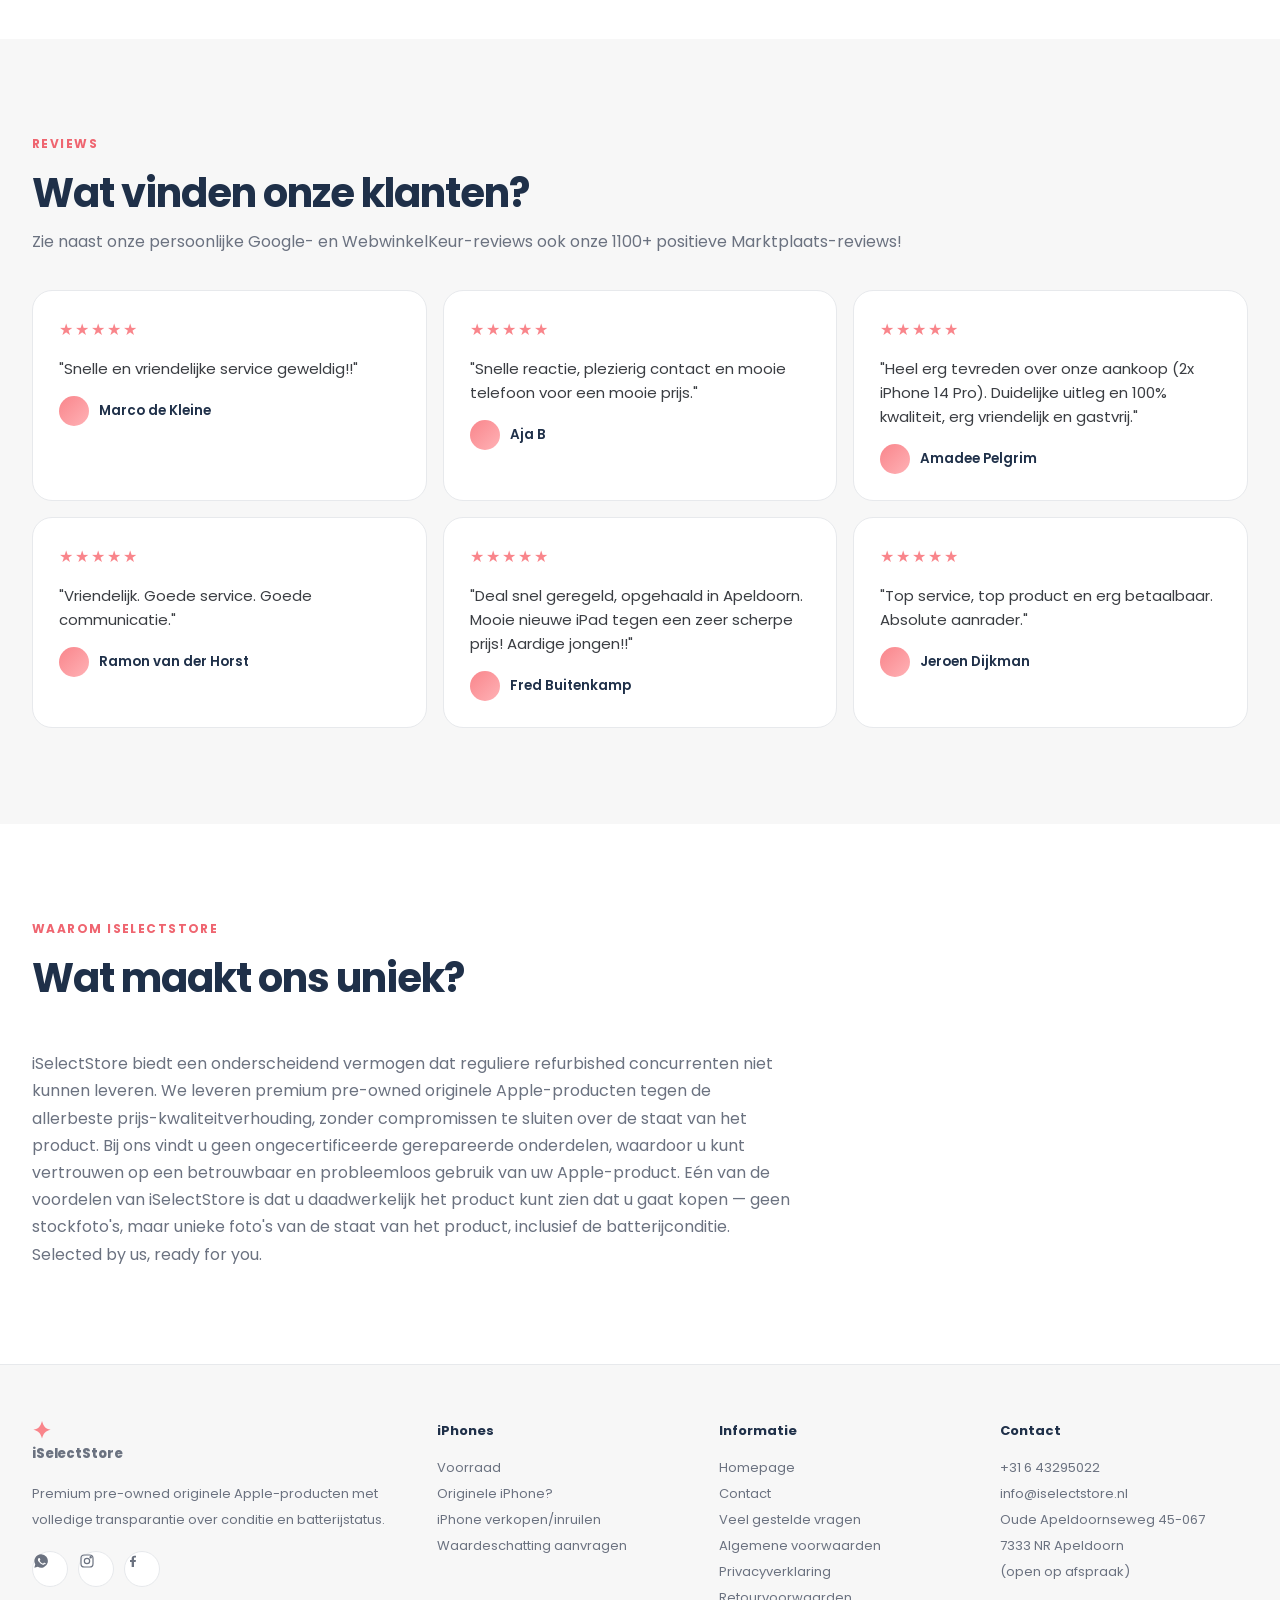
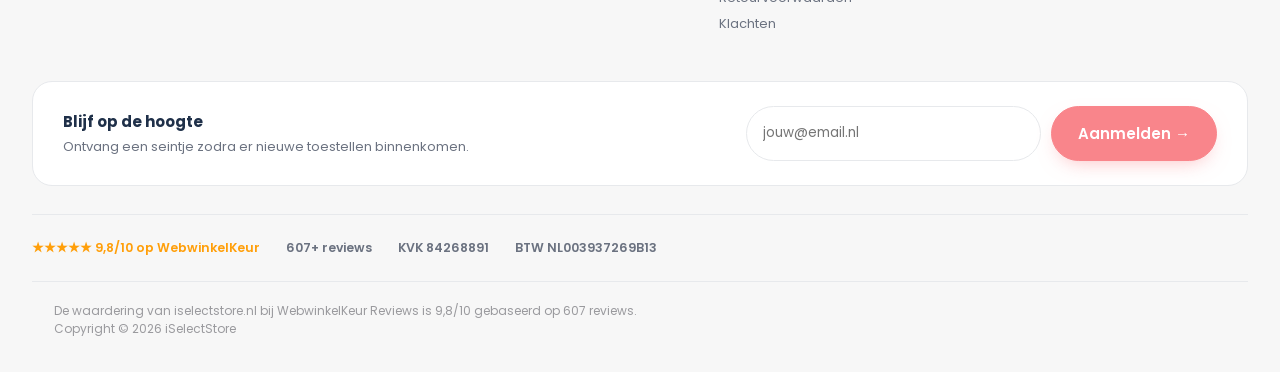
==== commit 65312f83: "Remove 'Only the good ones' promo banner everywhere; make shop page mobile experience much better: p" ====
--- a/index.html
+++ b/index.html
@@ -99,16 +99,6 @@
   <p class="noResults" id="noResults" style="display:none">Geen toestellen gevonden met deze filters.</p>
 </div></section>
 
-<section><div class="wrap reveal">
-  <div class="promo">
-    <div class="promocopy">
-      <h2>Only the<br>good ones.</h2>
-      <p>We already checked it for you. Elk toestel is persoonlijk gecontroleerd op staat en batterijconditie, voordat het bij ons in de shop komt.</p>
-      <a class="btn primary">Alle iPhones →</a>
-    </div>
-    <img src="images/iphone3.jpg" alt="iSelectStore gecontroleerd toestel">
-  </div>
-</div></section>
 
 <section><div class="wrap reveal">
   <div class="trade">
--- a/styles.css
+++ b/styles.css
@@ -129,13 +129,6 @@
 .snapdots span{width:6px;height:6px;border-radius:50%;background:var(--line)}
 .snapdots span:first-child{background:var(--coral);width:16px;border-radius:4px}
 
-.promo{background:linear-gradient(120deg,var(--navy),#2c4262 65%);border-radius:32px;display:grid;grid-template-columns:1.1fr .9fr;overflow:hidden;align-items:center;position:relative}
-.promo::before{content:'';position:absolute;inset:0;background:radial-gradient(60px 60px at 92% 12%,rgba(249,133,139,.5),transparent 70%),radial-gradient(500px 260px at 0% 100%,rgba(249,133,139,.18),transparent 70%)}
-.promocopy{padding:clamp(30px,5vw,56px);position:relative;color:#fff}
-.promocopy h2{font-size:clamp(32px,5vw,52px);color:var(--coral);font-weight:800;line-height:1.05;margin:0 0 14px}
-.promocopy p{color:rgba(255,255,255,.78);font-size:17px;line-height:1.6;margin:0 0 26px;max-width:420px}
-.promo img{width:100%;height:380px;object-fit:cover}
-
 .trade{background:linear-gradient(120deg,var(--navy),#2c4262 60%);border-radius:32px;display:grid;grid-template-columns:1.05fr .95fr;overflow:hidden;align-items:center;position:relative}
 .trade::before{content:'';position:absolute;inset:0;background:radial-gradient(500px 260px at 10% 20%,rgba(249,133,139,.28),transparent 70%)}
 .tradecopy{padding:clamp(30px,5vw,56px);position:relative;color:#fff}
@@ -356,6 +349,8 @@
 .resultCount{color:var(--muted);font-size:13.5px}
 .resultCount b{color:var(--navy)}
 .toolbarRight{display:flex;gap:10px;align-items:center}
+.shopSearchInput{padding:10px 16px;border:1.5px solid var(--line);border-radius:980px;font-family:inherit;font-size:13px;min-width:0;max-width:100%;flex:1 1 220px;background:#fff;color:var(--ink)}
+.shopSearchInput:focus{outline:none;border-color:var(--coral)}
 .sortSelect,.filterToggle{padding:10px 16px;border:1.5px solid var(--line);border-radius:980px;font-family:inherit;font-size:13px;color:var(--navy);background:#fff;cursor:pointer}
 .filterToggle{display:none;font-weight:600}
 
@@ -371,6 +366,19 @@
  .filterSidebar.open{transform:translateX(0)}
  .filterToggle{display:inline-block}
  .filterCloseBtn{display:inline-block}
+
+ .shopToolbar{background:linear-gradient(120deg,var(--coral),var(--coral-ink));border-radius:20px;padding:16px 18px;gap:12px}
+ .shopSearchInput{background:rgba(255,255,255,.16);border-color:rgba(255,255,255,.4);color:#fff}
+ .shopSearchInput::placeholder{color:rgba(255,255,255,.85)}
+ .resultCount{color:rgba(255,255,255,.9);flex:1 1 100%;order:3}
+ .resultCount b{color:#fff}
+ .toolbarRight{flex:1 1 100%}
+ .sortSelect{background:rgba(255,255,255,.16);border-color:rgba(255,255,255,.4);color:#fff;flex:1}
+ .sortSelect option{color:var(--ink)}
+ .filterToggle{background:#fff;color:var(--coral-ink);border-color:#fff;font-weight:700}
+
+ .products.shopProductsGrid{display:grid;grid-template-columns:1fr;gap:16px;margin:0;padding:0}
+ .products.shopProductsGrid .card{min-width:0}
 }
 
 @media(max-width:900px){
@@ -381,7 +389,7 @@
  .lead{margin:auto}.ctas,.rating{justify-content:center}.heroImg{height:min(76vw,440px)}
  .trustgrid{grid-template-columns:repeat(3,1fr)}.trustitem:nth-child(3n){border-right:0}
  .cats{grid-template-columns:1fr 1fr}.products{grid-template-columns:1fr 1fr}
- .trade,.promo{grid-template-columns:1fr}.reviews{grid-template-columns:1fr}.footer{grid-template-columns:1fr 1fr}
+ .trade{grid-template-columns:1fr}.reviews{grid-template-columns:1fr}.footer{grid-template-columns:1fr 1fr}
  .pdp{grid-template-columns:1fr;gap:32px}
  .gallery{position:static}
  .cartLayout{grid-template-columns:1fr}
@@ -399,7 +407,7 @@
  .cats{display:flex;overflow-x:auto;scroll-snap-type:x mandatory;margin:0 -18px;padding:0 18px 4px}.cat{min-width:78vw;min-height:260px;scroll-snap-align:center}
  .products{display:flex;overflow-x:auto;scroll-snap-type:x mandatory;margin:0 -18px;padding:0 18px 4px;gap:14px}.card{min-width:78vw;scroll-snap-align:center}.card>img{aspect-ratio:1.05/1}
  .snapdots{display:flex}
- .trade,.promo{border-radius:24px}.trade img,.promo img{height:230px}
+ .trade{border-radius:24px}.trade img{height:230px}
  .footer{grid-template-columns:1fr 1fr;text-align:left}
  .mnav a{font-size:26px}
  .specs{grid-template-columns:1fr}
